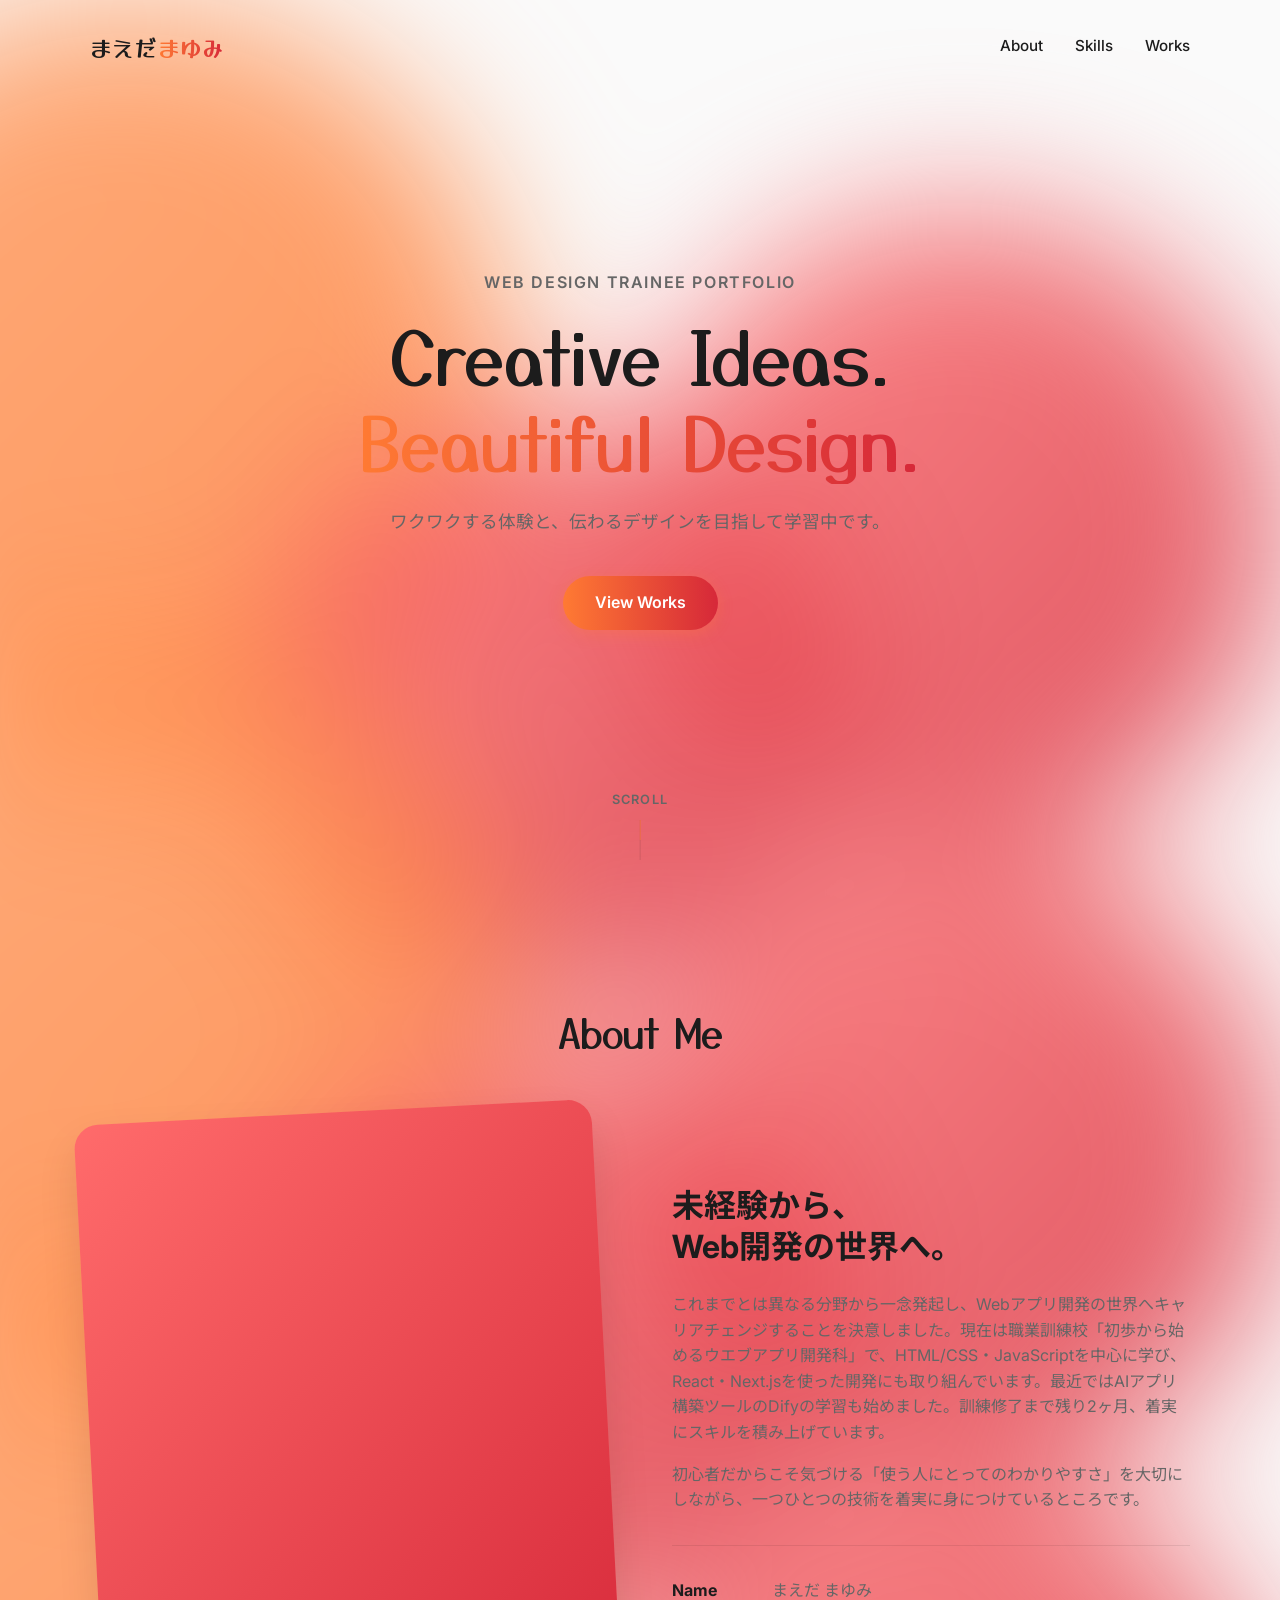
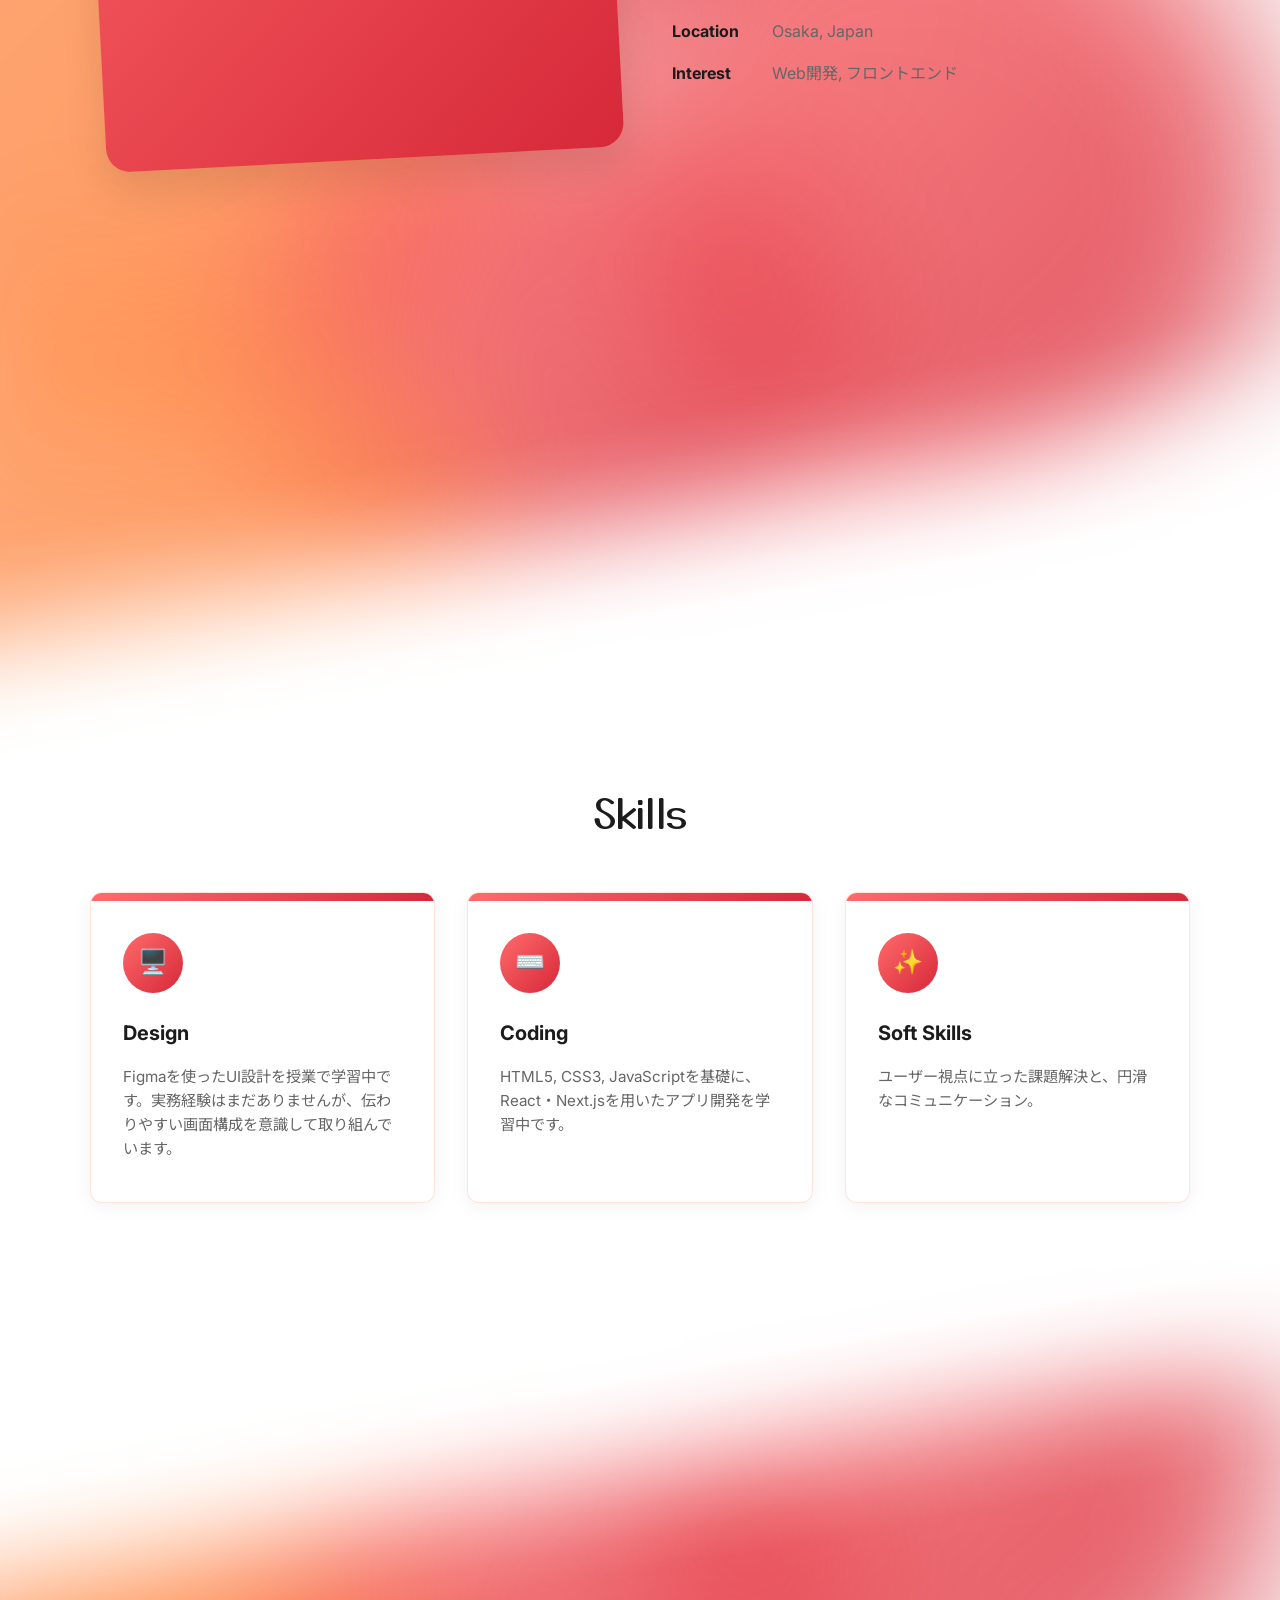
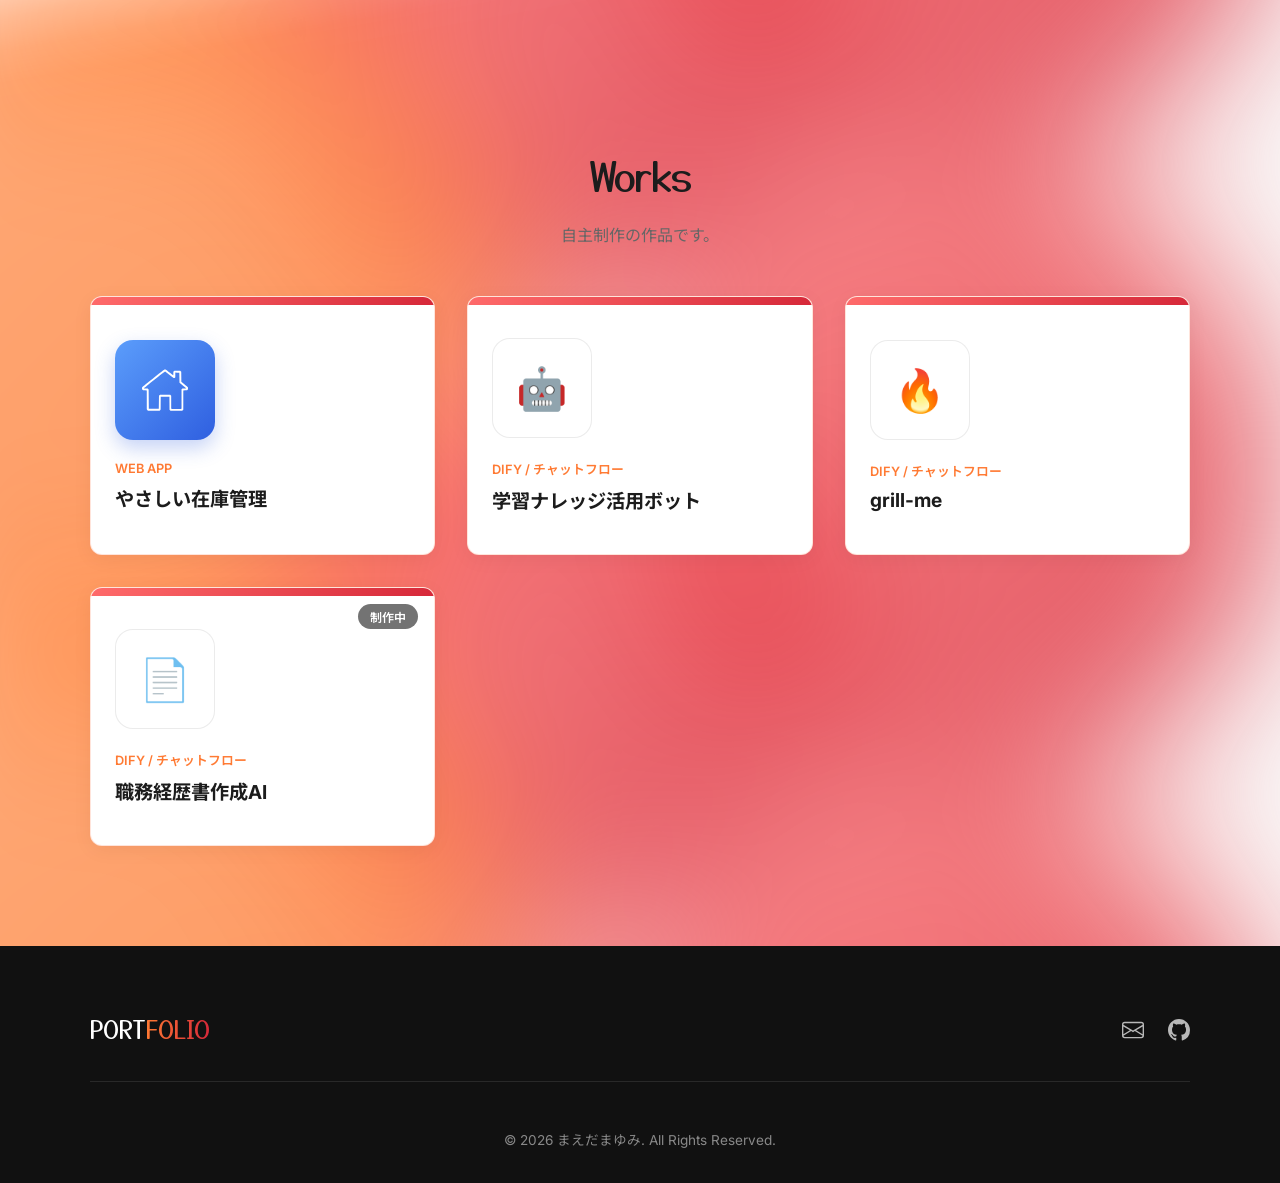
==== index.html @ 2ad85ba9 "フッターのSNSリンクをX/Instagram削除、メールリンク追加に変更" ====
<!doctype html>
<html lang="ja">
  <head>
    <meta charset="UTF-8" />
    <meta name="viewport" content="width=device-width, initial-scale=1.0" />
    <title>前田真由美 | Portfolio</title>
    <meta
      name="description"
      content="職業訓練校でWebアプリ開発を学ぶ前田真由美のポートフォリオサイトです。制作物やスキルを紹介しています。"
    />
    <!-- Google Fonts（Webフォント）を読み込む -->
    <!-- preconnect でGoogleサーバーへの接続を先に確立しておく -->
    <link rel="preconnect" href="https://fonts.googleapis.com" />
    <link rel="preconnect" href="https://fonts.gstatic.com" crossorigin />
    <!-- フォント本体のCSS。style.cssより前に書いてフォントDLを早期に開始する -->
    <link
      href="https://fonts.googleapis.com/css2?family=Inter:wght@400;600;800&family=Noto+Sans+JP:wght@400;500;700&family=Yusei+Magic&display=swap"
      rel="stylesheet"
    />
    <link rel="stylesheet" href="./style.css" />
    <script type="module" src="./script.js"></script>
  </head>
  <body>
    <!-- ページ全体を通してずっと背景に居続けるグラデーションブラー層。
         position: absolute でドキュメント全体を覆い、全セクションの背後に表示します。
         この3つ（.orb-master）は実際には表示されない「型紙」で、サイズ・背景・
         アニメーション設定を読み取るためだけに存在します（visibility: hidden）。
         実際に見える分（ページ最上部〜下まで）は script.js が、この型紙を元に
         複製して配置します。オーブ自体はSkills付近でも透明にせず、常に同じ見た目
         （ぼかした光の玉）のまま漂わせます。Skills内を白くするのは、この背景レイヤーの
         「上」に重ねる .skills-white-panel（斜めに切り取った白いパネル）の役目です。 -->
    <div class="site-bg" aria-hidden="true">
      <div class="site-bg-blur">
        <div class="orb orb-master orb-1"></div>
        <div class="orb orb-master orb-2"></div>
        <div class="orb orb-master orb-3"></div>
      </div>
    </div>
    <!-- Skillsセクションの背後だけを覆う、不透明な白いパネル。
         上下の辺は、script.jsが mask-image で「不透明な白→透明」へ斜め方向に
         なめらかにフェードさせます（About Me / Worksとの境目が斜めになり、
         かつ境目そのものが輪郭ではなく徐々に消えていくグラデーションになります）。
         位置・傾き・フェードはscript.jsが .skills の実際の位置を見て計算します。 -->
    <div class="skills-white-panel" aria-hidden="true"></div>
    <header class="header js-header">
      <div class="header-inner">
        <!-- ロゴ -->
        <h1 class="logo">
          <a href="#">まえだ<span class="gradient-text">まゆみ</span></a>
        </h1>

        <!-- ハンバーガーボタン（スマホ専用） -->
        <button
          class="nav-toggle js-nav-toggle"
          aria-label="メニューを開く"
          aria-expanded="false"
        >
          <span></span>
          <span></span>
          <span></span>
        </button>

        <!-- ナビゲーション -->
        <nav class="nav js-nav">
          <ul class="nav-list">
            <li class="nav-item">
              <a href="#about" class="js-nav-link">About</a>
            </li>
            <li class="nav-item">
              <a href="#skills" class="js-nav-link">Skills</a>
            </li>
            <li class="nav-item">
              <a href="#works" class="js-nav-link">Works</a>
            </li>
          </ul>
        </nav>
      </div>
    </header>
    <main>
      <!--　↓ ページ全体の主要なコンテンツ -->
      <section class="hero" id="home">
        <!-- メインテキスト -->
        <div class="hero-content fade-in-up">
          <p class="hero-subtitle">Web Design Trainee Portfolio</p>
          <h2 class="hero-title">
            Creative Ideas.<br />
            <span class="gradient-text">Beautiful Design.</span>
          </h2>
          <p class="hero-desc">
            ワクワクする体験と、伝わるデザインを目指して学習中です。
          </p>
          <a href="#works" class="btn btn-primary">View Works</a>
        </div>

        <!-- 下にスクロールを促すインジケーター -->
        <div class="scroll-indicator">
          <span>Scroll</span>
          <div class="scroll-line"></div>
        </div>
      </section>
      <section class="section about" id="about">
        <div class="container fade-in scroll-trigger">
          <h2 class="section-title">About Me</h2>
          <div class="about-grid">
            <!-- 画像エリア（実際の画像がなければプレースホルダー） -->
            <div class="about-image-wrapper">
              <div class="about-image-placeholder"></div>
            </div>

            <!-- テキストエリア -->
            <div class="about-text">
              <h3>未経験から、<br />Web開発の世界へ。</h3>
              <p>
                これまでとは異なる分野から一念発起し、Webアプリ開発の世界へキャリアチェンジすることを決意しました。現在は職業訓練校「初歩から始めるウエブアプリ開発科」で、HTML/CSS・JavaScriptを中心に学び、React・Next.jsを使った開発にも取り組んでいます。最近ではAIアプリ構築ツールのDifyの学習も始めました。訓練修了まで残り2ヶ月、着実にスキルを積み上げています。
              </p>
              <p>
                初心者だからこそ気づける「使う人にとってのわかりやすさ」を大切にしながら、一つひとつの技術を着実に身につけているところです。
              </p>
              <div class="profile-details">
                <dl>
                  <dt>Name</dt>
                  <dd>まえだ まゆみ</dd>
                  <dt>Location</dt>
                  <dd>Osaka, Japan</dd>
                  <dt>Interest</dt>
                  <dd>Web開発, フロントエンド</dd>
                </dl>
              </div>
            </div>
          </div>
        </div>
      </section>
      <section class="section skills" id="skills">
        <div class="container fade-in scroll-trigger">
          <h2 class="section-title">Skills</h2>
          <div class="skills-grid">
            <div class="skill-card">
              <div class="skill-icon gradient-circle">🖥️</div>
              <h4 class="skill-name">Design</h4>
              <p class="skill-desc">
                Figmaを使ったUI設計を授業で学習中です。実務経験はまだありませんが、伝わりやすい画面構成を意識して取り組んでいます。
              </p>
            </div>
            <div class="skill-card">
              <div class="skill-icon gradient-circle">⌨️</div>
              <h4 class="skill-name">Coding</h4>
              <p class="skill-desc">
                HTML5, CSS3, JavaScriptを基礎に、React・Next.jsを用いたアプリ開発を学習中です。
              </p>
            </div>
            <div class="skill-card">
              <div class="skill-icon gradient-circle">✨</div>
              <h4 class="skill-name">Soft Skills</h4>
              <p class="skill-desc">
                ユーザー視点に立った課題解決と、円滑なコミュニケーション。
              </p>
            </div>
          </div>
        </div>
      </section>
      <section class="section works" id="works">
        <div class="container fade-in scroll-trigger">
          <h2 class="section-title">Works</h2>
          <p class="section-subtitle">
            自主制作の作品です。
          </p>
          <!-- グリッドは空にしておく。script.js が worksData 配列からカードを動的生成する -->
          <!-- js-works-grid クラスを JS のフックとして使う -->
          <div class="works-grid js-works-grid">
            <!-- script.js の worksData 配列をもとに動的に生成されます -->
          </div>
        </div>
      </section>
      <!-- モーダル（ポップアップ）本体。中身はJavaScriptで動的に入れる -->
      <div class="modal js-modal" role="dialog" aria-modal="true" aria-hidden="true">
        <div class="modal-overlay js-modal-close-trigger"></div>
        <div class="modal-dialog">
          <button class="modal-close js-modal-close" aria-label="閉じる">
            <span></span>
            <span></span>
          </button>
          <div class="modal-content js-modal-content">
            <!-- JSで内容が入る -->
          </div>
        </div>
      </div>
    </main>
    <footer class="footer">
      <div class="container">
        <div class="footer-inner">
          <h2 class="footer-logo">
            PORT<span class="gradient-text">FOLIO</span>
          </h2>
          <div class="social-links">
            <!-- インライン SVG でアイコンを表示します。CDN 不要で外部依存がありません。 -->
            <!-- fill="currentColor" により CSS の color 値が SVG の塗り色に継承されます。 -->
            <!-- aria-hidden="true" はリンクに aria-label があるため二重読み上げを防ぎます。 -->
            <a href="mailto:cat.coo.vivi@gmail.com" aria-label="メール">
              <svg
                xmlns="http://www.w3.org/2000/svg"
                width="22"
                height="22"
                fill="currentColor"
                viewBox="0 0 16 16"
                aria-hidden="true"
              >
                <path
                  d="M0 4a2 2 0 0 1 2-2h12a2 2 0 0 1 2 2v8a2 2 0 0 1-2 2H2a2 2 0 0 1-2-2zm2-1a1 1 0 0 0-1 1v.217l7 4.2 7-4.2V4a1 1 0 0 0-1-1zm13 2.383-4.708 2.825L15 11.105zm-.034 6.876-5.64-3.471L8 9.583l-1.326-.795-5.64 3.47A1 1 0 0 0 2 13h12a1 1 0 0 0 .966-.741M1 11.105l4.708-2.897L1 5.383z"
                />
              </svg>
            </a>
            <a
              href="https://github.com/coo-07"
              aria-label="GitHub"
              target="_blank"
              rel="noopener noreferrer"
            >
              <svg
                xmlns="http://www.w3.org/2000/svg"
                width="22"
                height="22"
                fill="currentColor"
                viewBox="0 0 16 16"
                aria-hidden="true"
              >
                <path
                  d="M8 0C3.58 0 0 3.58 0 8c0 3.54 2.29 6.53 5.47 7.59.4.07.55-.17.55-.38 0-.19-.01-.82-.01-1.49-2.01.37-2.53-.49-2.69-.94-.09-.23-.48-.94-.82-1.13-.28-.15-.68-.52-.01-.53.63-.01 1.08.58 1.23.82.72 1.21 1.87.87 2.33.66.07-.52.28-.87.51-1.07-1.78-.2-3.64-.89-3.64-3.95 0-.87.31-1.59.82-2.15-.08-.2-.36-1.02.08-2.12 0 0 .67-.21 2.2.82.64-.18 1.32-.27 2-.27s1.36.09 2 .27c1.53-1.04 2.2-.82 2.2-.82.44 1.1.16 1.92.08 2.12.51.56.82 1.27.82 2.15 0 3.07-1.87 3.75-3.65 3.95.29.25.54.73.54 1.48 0 1.07-.01 1.93-.01 2.2 0 .21.15.46.55.38A8.01 8.01 0 0 0 16 8c0-4.42-3.58-8-8-8"
                />
              </svg>
            </a>
          </div>
        </div>
        <p class="copyright">
          &copy; <span id="year"></span> まえだまゆみ. All Rights Reserved.
        </p>
      </div>
    </footer>
    <!-- ページトップに戻るボタン -->
    <button class="page-top js-page-top" aria-label="ページトップへ戻る">
      <span>&#8593;</span>
      <!-- ↑ の文字コード -->
    </button>
  </body>
</html>
---- style.css ----
:root {
  /* --- 単色 ---
     白ベース＋オレンジ×レッドのアクセント配色です。
     --color-bg     : ページの背景色（オフホワイト）
     --color-bg-light: セクションの背景色（純白）
     --color-text-main : 本文テキストの色（ほぼ黒）
     --color-text-muted: 補足テキストの色（グレー）
     --color-primary   : ブランドカラー（オレンジ）。リンクやアクセントに使います。
     --color-border    : カードや区切り線に使う薄い境界線色
  */
  --color-bg: #fafafa;
  --color-bg-light: #ffffff;
  --color-text-main: #1c1c1c;
  --color-text-muted: #666666;
  --color-primary: #ff7a33;
  --color-border: rgba(0, 0, 0, 0.08);

  /* --- グラデーション ---
     linear-gradient(方向, 開始色 開始位置%, 終了色 終了位置%) の形式で書きます。
     方向は角度（135deg）や to right（右へ）などで指定します。
     オレンジ×レッドの2色を基本にしています。
  */
  /* Orange（オレンジの濃淡） */
  --grad-warm: linear-gradient(135deg, #ff9a5c 0%, #ff7a33 100%);
  /* Red（レッドの濃淡） */
  --grad-cool: linear-gradient(135deg, #ff6b6b 0%, #d62839 100%);
  /* Brand text - Orange to Red（ブランドロゴ・ボタン用のグラデーション） */
  --grad-brand: linear-gradient(to right, #ff7a33 0%, #d62839 100%);
  /* Animated complex background（アニメーション背景用） */
  --grad-animated: linear-gradient(-45deg, #d62839, #ff7a33, #ff9a5c, #ff6b6b);

  /* --- 各プロジェクトカード用グラデーション（オレンジ/レッドを交互に） --- */
  --grad-p1: linear-gradient(135deg, #ff9a5c 0%, #ff7a33 100%);
  --grad-p2: linear-gradient(135deg, #ff6b6b 0%, #d62839 100%);
  --grad-p3: linear-gradient(135deg, #ff9a5c 0%, #ff7a33 100%);
  --grad-p4: linear-gradient(135deg, #ff6b6b 0%, #d62839 100%);

  /* 在庫管理アプリのヘッダーロゴと同じ青グラデーション（アイコンアクセント用） */
  --grad-icon-blue: linear-gradient(135deg, #5b9dfb 0%, #2f5fe0 100%);
  /* アイコンの背景に敷く薄いグレー（枠として使用） */
  --color-icon-frame: #f2f4f7;

  /* --- UI設定 --- */
  /* フォントの種類。複数並べると、最初に見つかったフォントが使われます（フォールバック） */
  --font-base: 'Inter', 'Noto Sans JP', sans-serif;
  /* 見出し・ロゴなどアクセント部分用の手書き風フォント */
  --font-accent: 'Yusei Magic', 'Noto Sans JP', sans-serif;
  /* ボックスの角丸の大きさ */
  --border-radius: 12px;
  --border-radius-lg: 24px;
  /* トランジション：ホバー時などのアニメーション速度と動き方を一括で定義 */
  --transition: all 0.3s cubic-bezier(0.25, 0.8, 0.25, 1);
}

/*=============================

Reset & Base Style

=============================*/
* {
  margin: 0;
  padding: 0;
  box-sizing: border-box; /* paddingを含めてwidthを計算するようにする */
}

html {
  scroll-behavior: smooth; /* ページ内リンクをなめらかにスクロールさせる */
  font-size: 16px; /* フォントサイズの基準値　1rem = 16px 1.5rem = 24px */
}

body {
  position: relative; /* .site-bg（position: absolute）をドキュメント全体基準で配置するため */
  font-family: var(--font-base);
  color: var(--color-text-main);
  background-color: var(--color-bg);
  line-height: 1.6;
  overflow-x: hidden; /* 横スクロールを防ぐ */
}

a {
  color: inherit;
  text-decoration: none;
  transition: var(--transition);
}
ul {
  list-style: none;
}
img {
  max-width: 100%;
  height: auto;
  display: block;
}

/*=============================

Layout：container
コンテナ（コンテンツ領域）
モバイルファーストの設計
-スマホ時：width: 90% ← 画面の90%を使用(左右に5%ずつの余白)
-max-width: 1100px ← PCでも1100px以上には広がらない
-marign: 0 auto; ← 左右のmarginを自動で均等にして、boxを常に中央に配置

=============================*/
.container {
  width: 90%;
  max-width: 1100px;
  margin: 0 auto;
}

/*=============================

Section
セクション共通のスタイル

=============================*/
.section {
  /* モバイル時のpadding（上下の内側余白）を少し抑えます */
  padding: 60px 0;
}

/* .section-title：各セクションの見出し */
.section-title {
  font-family: var(--font-accent);
  /* モバイル時の文字サイズ */
  font-size: 2rem;
  font-weight: 400;
  text-align: center;
  margin-bottom: 3rem;
  letter-spacing: -0.02em;
}

/* .section-subtitle：見出しの下にある補足テキスト */
.section-subtitle {
  text-align: center;
  color: var(--color-text-muted);
  margin-top: -2rem;
  margin-bottom: 3rem;
}

/* .bg-light：背景を白にするセクションに付けるクラス。 */
.bg-light {
  background-color: var(--color-bg-light);
}

/* .skills 自体は背景を持ちません（透明）。白い背景は .skills-white-panel という
   別レイヤーが担当します（斜めに切り取った平行四辺形にするため）。
   詳細は .skills-white-panel の定義とscript.jsのコメントを参照。 */

/* Skills上部・下部の余白を通常より広めに確保します。
   上側の斜め境界はAbout Meの内容とSkills見出しのちょうど中間を、
   下側の斜め境界はSkillsカード下端とWorks見出しのちょうど中間を通したいので、
   それぞれの中間位置に十分な傾き＋ぼかし幅を確保できるだけの余白が必要です。
   （中身の位置自体は変えず、セクションの高さだけを広げています。
   　なお.about側のpadding-bottomを広げても、.skillsもその分だけ
   　一緒に下へ押し出されるだけで、両者の「隙間」自体は変わらないため、
   　隙間を広げるにはSkills側のpadding-top/bottomを調整する必要があります）
   セレクタをクラス2つ（例: .skills.section）にしているのは、後方にある
   .section { padding: 100px 0 } （クラス1つ、同じ詳細度）に、
   CSSの記述順の都合で上書きされてしまわないようにするためです。 */
.skills.section {
  padding-top: 380px;
  padding-bottom: 320px;
}

@media screen and (min-width: 768px) {
  .skills.section {
    padding-top: 520px;
    padding-bottom: 440px;
  }
}

@media screen and (min-width: 768px) {
  .section {
    padding: 100px 0; /* タブレット以上では余白を広げます */
  }

  .section-title {
    font-size: 2.5rem; /* 文字も大きく */
  }
}

/* =========================================
   Utility Classes
   ユーティリティクラス
   =========================================
   【ユーティリティクラスとは？】
   特定の見た目効果を持つ、小さな「部品」のようなクラスです。
   HTMLの class属性に追加するだけでその効果が適用されます。
   例：<span class="gradient-text">テキスト</span>
*/

/* グラデーション文字：文字をグラデーションカラーにするテクニック */
.gradient-text {
  /* background を設定してテキストの形に切り抜く3ステップのテクニック */
  background: var(--grad-brand);
  -webkit-background-clip: text; /* WebKit系（Chrome, Safari）用のプレフィックス */
  -webkit-text-fill-color: transparent; /* 文字の本来の色を透明にし、背景が見えるようにします */
  background-clip: text; /* 標準仕様 */
  display: inline-block; /* backgroundをテキストに適用するため必要です */
}

/* 丸いグラデーション要素（アイコン背景などに使います） */
.gradient-circle {
  background: var(--grad-cool);
  border-radius: 50%; /* 正方形を完全な円にします */
  display: flex;
  align-items: center; /* 縦方向の中央揃え */
  justify-content: center; /* 横方向の中央揃え */
}

/* ===== Buttons ボタン共通スタイル ===== */
/* .btn：すべてのボタンに共通する基本スタイル */
.btn {
  /* display: inline-flex → 横幅をコンテンツに合わせつつ、中の要素をflexで配置できます */
  display: inline-flex;
  align-items: center;
  justify-content: center;
  padding: 14px 32px;
  font-weight: 600;
  border-radius: 30px; /* 大きな値にすると「丸みが強いカプセル型」になります */
  cursor: pointer; /* マウスカーソルを指マーク（手の形）にします */
  border: none;
  transition: var(--transition);
}

/* .btn-primary：メインのCTAボタン */
.btn-primary {
  background: var(--grad-brand);
  color: #fff;
  /* box-shadow: X軸ズレ Y軸ズレ ぼかし幅 色 */
  box-shadow: 0 4px 15px rgba(255, 122, 51, 0.3);
}

/* ホバー時（マウスカーソルが乗ったとき）のスタイル */
.btn-primary:hover {
  /* translateY(-3px) で少し上に浮き上がる動きを追加 */
  transform: translateY(-3px);
  box-shadow: 0 8px 25px rgba(255, 122, 51, 0.4);
}

/* .btn-secondary：資料リンクなどのサブボタン */
.btn-secondary {
  background: #fff;
  color: var(--color-primary);
  border: 2px solid var(--color-primary);
}

.btn-secondary:hover {
  background: var(--color-primary);
  color: #fff;
}

/* ------------------------------

アニメーションユーティリティ

------------------------------*/
.fade-in {
  opacity: 0;
  transform: translateY(50px); /* 少し下にずらした状態から始まります */
  transition:
    opacity 1.8s ease,
    transform 1.8s ease;
}

/* 画面内に入ったら表示 */
.fade-in.is-visible {
  opacity: 1;
  transform: translateY(0);
}

/* ページ読み込み時の1回限りのフェードインアニメーション（ヒーローコンテンツ用） */
.fade-in-up {
  animation: fadeInUp 1s cubic-bezier(0.25, 0.8, 0.25, 1) forwards;
  /* forwards：アニメーション終了後も最後のフレームの状態を保持します */
}

@keyframes fadeInUp {
  from {
    opacity: 0;
    transform: translateY(40px);
  }
  to {
    opacity: 1;
    transform: translateY(0);
  }
}

/* =========================================
   Header ヘッダー
   =========================================
   【position: fixed とは？】
   画面の特定の位置に固定する指定です。スクロールしても常に同じ場所に表示されます。
   top: 0; left: 0; width: 100%; と組み合わせて、画面最上部に固定しています。
   z-index は要素の重なり順（大きいほど手前に来る）を指定します。
*/
.header {
  position: fixed;
  top: 0;
  left: 0;
  width: 100%;
  z-index: 100;
  padding: 20px 0;
  transition: var(--transition);
}

/* スクロール時にJavaScriptで付与される .scrolled クラスのスタイル
   すりガラス風の背景に変化し、少しコンパクトになります */
.header.scrolled {
  background: rgba(255, 255, 255, 0.75);
  backdrop-filter: blur(10px);
  padding: 15px 0;
  box-shadow: 0 2px 10px rgba(0, 0, 0, 0.06);
  border-bottom: 1px solid var(--color-border);
}

/* ヘッダーの内部レイアウト（ロゴとナビを両端に配置） */
.header-inner {
  width: 90%;
  max-width: 1100px;
  margin: 0 auto;
  display: flex; /* flexboxで横並びに */
  justify-content: space-between; /* ロゴとナビを両端に */
  align-items: center; /* 縦方向の中央に揃える */
}

/* サイトロゴ */
.logo a {
  font-family: var(--font-accent);
  font-size: 1.5rem;
  font-weight: 400;
  letter-spacing: 0.05em;
  white-space: nowrap;
}

/* ナビゲーションリスト */
.nav-list {
  display: flex;
  flex-direction: column; /* モバイルでは縦並び */
  gap: 2rem; /* 各メニュー項目の間隔 */
}

.nav-item a {
  font-weight: 500;
  font-size: 1.5rem; /* モバイルのナビリンクは大きく表示 */
}
.nav-item a:hover {
  color: var(--color-primary);
}

/* ===== ハンバーガーメニューボタン =====
   モバイル時に表示するナビゲーション開閉ボタンです。
   3本線の「≡」に見えることからハンバーガーと呼ばれます。
   モバイルファーストなので display: flex（表示）がデフォルトです。
   PC幅（768px以上）では非表示（display: none）に切り替えます。 */
.nav-toggle {
  display: flex; /* モバイルではデフォルトで表示 */
  background: none;
  border: none;
  cursor: pointer;
  width: 30px;
  height: 20px;
  position: relative;
  z-index: 101; /* ナビメニュー(.nav)よりも手前に表示するために高い値を設定 */
}

/* ハンバーガーの3本線 */
.nav-toggle span {
  position: absolute; /* .nav-toggle を基準に位置を指定できます */
  width: 100%;
  height: 2px;
  background-color: var(--color-text-main);
  left: 0;
  transition: var(--transition);
}
/* 1本目：上の線 */
.nav-toggle span:nth-child(1) {
  top: 0;
}
/* 2本目：中央の線（transformで上下中央に） */
.nav-toggle span:nth-child(2) {
  top: 50%;
  transform: translateY(-50%);
}
/* 3本目：下の線 */
.nav-toggle span:nth-child(3) {
  bottom: 0;
}

/* ===== ハンバーガー → ✕ への変形アニメーション =====
   JavaScriptで .active クラスが付与されたときのスタイルです */
.nav-toggle.active span:nth-child(1) {
  top: 50%;
  transform: translateY(-50%) rotate(45deg); /* 中央に移動して45度回転 */
}
.nav-toggle.active span:nth-child(2) {
  opacity: 0; /* 中央の線を消す */
}
.nav-toggle.active span:nth-child(3) {
  bottom: 50%;
  transform: translateY(50%) rotate(-45deg); /* 中央に移動して-45度回転 */
}

/* ===== モバイル用ナビゲーションメニュー =====
   モバイル時：画面全体を覆うフルスクリーンメニューとして表示します。
   デフォルトでは非表示（opacity: 0; visibility: hidden）で、
   JavaScriptで .active クラスが付与されたときに表示します。 */
.nav {
  position: fixed;
  top: 0;
  left: 0;
  width: 100%;
  height: 100vh;
  background: rgba(255, 255, 255, 0.98);
  display: flex;
  align-items: center;
  justify-content: center;
  /* opacity + visibility の組み合わせでフェードイン/アウトのアニメーションを実現 */
  opacity: 0;
  visibility: hidden;
  transition: var(--transition);
}

/* .active クラスが付いたら表示する */
.nav.active {
  opacity: 1;
  visibility: visible;
}

@media screen and (min-width: 768px) {
  /* --- ハンバーガーボタンとモバイルナビを非表示に --- */
  .nav-toggle {
    display: none; /* タブレット以上ではハンバーガーボタンを隠します */
  }

  .nav {
    /* モバイル用の fixed レイアウトをリセット */
    position: static; /* 通常フローに戻す（fixed を解除） */
    width: auto; /* モバイルの width: 100% をリセット */
    height: auto;
    background: none;
    opacity: 1; /* 常に表示 */
    visibility: visible;
    justify-content: flex-end; /* ナビを右端に揃える */
  }

  .nav-list {
    flex-direction: row; /* 縦並び → 横並びに */
    gap: 2rem;
  }

  .nav-item a {
    font-size: 0.95rem; /* モバイルの 1.5rem から通常サイズに戻す */
  }
}

/* =========================================
   Footer
   フッター
*/
.footer {
  background: #111;
  color: #fff;
  padding: 4rem 0 2rem;
}

/* フッター内部レイアウト
   モバイルファーストなので flex-direction: column（縦積み）がデフォルト */
.footer-inner {
  display: flex;
  flex-direction: column; /* モバイル: 縦積み */
  align-items: center; /* 中央揃え */
  gap: 2rem;
  text-align: center;
  margin-bottom: 3rem;
  padding-bottom: 2rem;
  border-bottom: 1px solid rgba(255, 255, 255, 0.1);
}

.footer-logo {
  font-family: var(--font-accent);
  font-size: 1.5rem;
  font-weight: 400;
}

/* ソーシャルリンク */
.social-links {
  display: flex;
  gap: 1.5rem;
}

.social-links a {
  color: rgba(255, 255, 255, 0.7);
  /* SVG は display: block にすると縦の余白（行間）が消えてきれいに揃います */
  display: flex;
  align-items: center;
}
/* fill="currentColor" により、CSS の color の値が SVG の塗り色に継承されます */
.social-links a:hover {
  color: #fff;
}

.copyright {
  text-align: center;
  color: rgba(255, 255, 255, 0.5);
  font-size: 0.85rem;
}

@media screen and (min-width: 768px) {
  /* タブレット以上ではロゴとソーシャルリンクを横並びに */
  .footer-inner {
    flex-direction: row; /* 縦積み → 横並びに変更 */
    justify-content: space-between;
    align-items: center;
    text-align: left;
  }
}

/* =========================================
   Page Top Button
   ページトップへ戻るボタン
   =========================================
   画面右下に固定表示されるボタンです。
   スクロールするとJavaScriptで .is-visible クラスが付いて表示されます。
*/
.page-top {
  position: fixed;
  bottom: 30px;
  right: 30px;
  width: 50px;
  height: 50px;
  background: var(--grad-brand);
  color: #fff;
  border: none;
  border-radius: 50%;
  font-size: 1.2rem;
  font-weight: bold;
  cursor: pointer;
  display: flex;
  align-items: center;
  justify-content: center;
  box-shadow: 0 4px 15px rgba(0, 0, 0, 0.2);
  /* 最初は非表示 */
  opacity: 0;
  visibility: hidden;
  transform: translateY(20px);
  transition:
    opacity 0.3s ease,
    visibility 0.3s ease,
    transform 0.3s ease;
  z-index: 99;
}

/* スクロール後にJSで付与される .is-visible クラス */
.page-top.is-visible {
  opacity: 1;
  visibility: visible;
  transform: translateY(0);
}

.page-top:hover {
  transform: translateY(-5px);
  box-shadow: 0 8px 25px rgba(0, 0, 0, 0.3);
}

/* =========================================
   7. Hero Section
   ヒーローセクション（最初に表示されるメインビジュアル）
   =========================================
   【100vh とは？】
   vh = viewport height（ビューポートの高さ）の略です。
   100vh = ブラウザの表示領域（画面）の高さいっぱいになります。
   スマホで上下スクロールなしに画面いっぱいに見せたいときに使います。
*/
.hero {
  position: relative;
  height: 100vh;
  min-height: 600px; /* 高さの最低値。これより小さくなりません */
  display: flex;
  align-items: center;
  justify-content: center;
  text-align: center;
}

/* ページ全体の背景：アニメーションするグラデーションの丸（オーブ）が入る層。
   body直下に1つだけ配置し、ドキュメント全体（position: absolute; height:100%）を覆います。
   オーブ自体はページのどこでも常に同じ見た目（ぼかした光の玉）で漂わせるだけで、
   Skills付近を白くする処理はこのレイヤーの中では一切行いません
   （透明度を変える・マスクするなどは行わない）。
   Skillsを白くするのは、この上に重なる .skills-white-panel の役目です。
   ※以前はSkills付近でオーブ自体を透明にする実装（mask-imageやopacity計算）を
   試みましたが、極端な縮小表示でのバンディングや、オーブを分割した際の
   継ぎ目が線のように見えてしまう問題が解決しなかったため撤去しました。 */
.site-bg {
  position: absolute;
  top: 0;
  left: 0;
  width: 100%;
  height: 100%;
  background: var(--color-bg);
  z-index: -1; /* コンテンツより背面に配置 */
  overflow: hidden;
  pointer-events: none; /* 装飾用の背景なのでクリックを透過させます */
}

/* オーブをまとめてぼかす内側の層 */
.site-bg-blur {
  position: absolute;
  inset: 0;
  filter: blur(80px);
}

/* Skillsセクションの背後だけを覆う、不透明な白いパネル。
   .site-bg（オーブ）より手前・Skillsの文字やカードより奥に表示したいので、
   z-indexは.site-bgと同じ-1にし、DOM上で.site-bgより後ろに書くことで
   （同じz-index同士は後にあるものが上に重なる）確実に手前に来るようにしています。
   上下の辺は、script.jsが mask-image: linear-gradient(...) を使って、
   「不透明な白 → 透明」へ斜め方向になめらかにフェードさせています
   （傾きは About Me/Works との境目と同じ角度）。clip-pathによる
   くっきりした輪郭は使わず、パネル自体の透明度がなだらかに変化することで、
   境目付近では下に漂うオーブの色がそのまま透けて見えるようにしています。
   （以前試した「白いぼかし光を上に重ねる」方式は、輪郭自体は隠せても
   別の白いボケ帯が新たに見えてしまう問題があったため撤去しました）。 */
.skills-white-panel {
  position: absolute;
  left: 0;
  width: 100%;
  background: var(--color-bg-light);
  z-index: -1;
  pointer-events: none;
}

/* オーブ（背景の丸いグラデーション）の共通スタイル */
.orb {
  position: absolute;
  border-radius: 50%; /* 完全な円形 */
  opacity: 0.8;
  /* orbFloat アニメーションを20秒かけて無限にループ */
  animation: orbFloat 20s infinite ease-in-out;
}

/* HTMLに書かれた3つの元オーブは「型紙」としてのみ使う（見た目には出さない）。
   script.js が offsetWidth 等でサイズを読み取れるよう、display:none ではなく
   visibility:hidden にしている（display:noneだとサイズが0になり読み取れない）。 */
.orb-master {
  visibility: hidden;
}

/* 各オーブの個別設定
   vw = viewport width（画面幅に対する割合）を使うことで
   どのサイズの画面でも比率が保たれます */
/* 各オーブの横位置は、隣のオーブと十分重なるように調整しています。
   orb-1は-20vw〜40vw、orb-3は約20vw〜66vw、orb-2は50vw〜100vwと
   隣同士が重なるようにし、境目に薄い縦の切れ目（帯）ができないようにしています。 */
.orb-1 {
  width: 60vw;
  height: 60vw;
  top: -10vw;
  left: -20vw;
  background: var(--grad-p3);
  animation-delay: 0s;
}
.orb-2 {
  width: 50vw;
  height: 50vw;
  bottom: -10vw;
  right: 0;
  background: var(--grad-p2);
  animation-delay: -5s; /* マイナスの値でアニメーションを途中から始めます */
}
.orb-3 {
  width: 46vw;
  height: 46vw;
  top: 30%;
  left: 20%;
  background: var(--grad-cool);
  animation-delay: -10s;
}

/* オーブが浮遊するアニメーション
   @keyframes：アニメーションの各段階（キーフレーム）を定義します
   0%→33%→66%→100% という流れで移動します */
@keyframes orbFloat {
  0%,
  100% {
    transform: translate(0, 0) scale(1);
  }
  33% {
    transform: translate(15vw, -10vw) scale(1.1);
  }
  66% {
    transform: translate(-10vw, 15vw) scale(0.9);
  }
}

/* ヒーローのテキストコンテンツ */
.hero-content {
  max-width: 800px;
  padding: 0 20px;
  z-index: 1; /* オーブより手前に表示 */
  position: relative;
}

.hero-subtitle {
  font-weight: 600;
  letter-spacing: 0.1em;
  color: var(--color-text-muted);
  margin-bottom: 1rem;
  text-transform: uppercase; /* 文字を大文字にします */
}

/* ヒーロータイトルはモバイルではやや小さく */
.hero-title {
  font-family: var(--font-accent);
  font-size: 2.8rem;
  font-weight: 400;
  line-height: 1.2;
  margin-bottom: 1.5rem;
}

.hero-desc {
  font-size: 1rem;
  color: var(--color-text-muted);
  margin-bottom: 2.5rem;
}

/* スクロールを促すインジケーター（ページ下に向かってアニメーションする線） */
.scroll-indicator {
  position: absolute;
  bottom: 40px;
  left: 50%;
  transform: translateX(
    -50%
  ); /* left: 50% で左端が中央になるので、自分の幅の半分だけ左にずらして完全に中央に */
  display: flex;
  flex-direction: column;
  align-items: center;
  gap: 10px;
  font-size: 0.8rem;
  font-weight: 600;
  text-transform: uppercase;
  letter-spacing: 0.1em;
  color: var(--color-text-muted);
}

.scroll-line {
  width: 1px;
  height: 40px;
  background: rgba(0, 0, 0, 0.1);
  position: relative;
  overflow: hidden;
}

/* ::after 疑似要素：HTMLにタグを追加せずにCSSだけで要素を追加するテクニック */
.scroll-line::after {
  content: ''; /* この指定がないと疑似要素は表示されません */
  position: absolute;
  top: 0;
  left: 0;
  width: 100%;
  height: 50%;
  background: var(--color-primary);
  animation: scrollDown 2s ease-in-out infinite;
}

@keyframes scrollDown {
  0% {
    transform: translateY(-100%);
  } /* 上から始まって */
  100% {
    transform: translateY(200%);
  } /* 下へと流れ落ちます */
}

@media screen and (min-width: 768px) {
  .hero-title {
    font-size: 4rem; /* タブレットではタイトルを大きく */
  }

  .hero-desc {
    font-size: 1.1rem;
  }
}

@media screen and (min-width: 1024px) {
  .hero-title {
    font-size: 4.5rem; /* PCではさらに大きなタイトル */
  }
}

/* =========================================
   8. About Section
   Aboutセクション
   =========================================
   【CSS Grid とは？】
   display: grid を使うと、2次元（行と列）のレイアウトが作れます。
   grid-template-columns で列の構成を指定します。
   モバイルファーストなので、まず1列（縦積み）で表示します。
*/
.about-grid {
  display: grid;
  /* モバイル時：1fr（1列）で縦に積み重ねます */
  grid-template-columns: 1fr;
  gap: 2rem; /* グリッド間の隙間 */
  align-items: center;
}

.about-image-wrapper {
  position: relative;
  /* モバイルでは画像が大きくなりすぎないよう幅を制限して中央に */
  max-width: 320px;
  margin: 0 auto;
}

/* プロフィール画像のプレースホルダー（画像の代わりのカラーブロック） */
.about-image-placeholder {
  width: 100%;
  /* aspect-ratio：縦横比を指定します。4/5は縦長の長方形 */
  aspect-ratio: 4/5;
  background: var(--grad-cool);
  border-radius: var(--border-radius-lg);
  box-shadow: 0 20px 40px rgba(0, 0, 0, 0.1);
  transform: rotate(-3deg); /* 少し傾けることでデザイン感を出します */
  transition: var(--transition);
}

/* ホバーで傾きをなくしてスケールアップ */
.about-image-wrapper:hover .about-image-placeholder {
  transform: rotate(0deg) scale(1.02);
}

.about-text h3 {
  font-size: 1.7rem;
  margin-bottom: 1.5rem;
  line-height: 1.3;
}

.about-text p {
  color: var(--color-text-muted);
  margin-bottom: 1rem;
}

/* プロフィール詳細（名前・所在地などの情報） */
.profile-details {
  margin-top: 2rem;
  padding-top: 2rem;
  border-top: 1px solid rgba(0, 0, 0, 0.08); /* 薄い区切り線 */
}

/* dl（定義リスト）を grid で2列に（dt=用語、dd=説明） */
.profile-details dl {
  display: grid;
  grid-template-columns: 100px 1fr; /* 1列目: 100px固定 / 2列目: 残りすべて */
  gap: 1rem 0;
}

.profile-details dt {
  font-weight: 700;
  color: var(--color-text-main);
}

.profile-details dd {
  color: var(--color-text-muted);
}

@media screen and (min-width: 768px) {
  /* タブレット以上では画像の幅制限を解除 */
  .about-image-wrapper {
    max-width: none;
    margin: 0;
  }
}

@media screen and (min-width: 1024px) {
  /* PCでは2列グリッドで画像とテキストを横並びに */
  .about-grid {
    grid-template-columns: 1fr 1fr; /* 2列に変更 */
    gap: 4rem; /* 列間の余白を広げる */
  }

  .about-text h3 {
    font-size: 2rem;
  }
}

/* =========================================
   9. Skills Section
   スキルセクション
   =========================================
   【repeat(auto-fit, minmax(最小値, 1fr)) とは？】
   画面の幅に応じて列数を自動的に調整する便利な指定です。
   minmax(280px, 1fr) は「最小280px、最大は残りのスペースいっぱい」という意味です。
   モバイルでは1列、タブレットでは2列、PCでは3列…と自動的に変わります。
*/
.skills-grid {
  display: grid;
  grid-template-columns: repeat(auto-fit, minmax(280px, 1fr));
  gap: 1.5rem;
}

/* スキルカード（Worksカードと同じく上部にブランドカラーのアクセントラインを入れます） */
.skill-card {
  background: var(--color-bg-light);
  padding: 2rem 1.5rem;
  border-radius: var(--border-radius);
  border: 1px solid rgba(255, 90, 31, 0.16); /* Worksカードと同様、カード全体にもうっすらアクセント */
  overflow: hidden; /* 上部アクセントラインを角丸の内側に収めます */
  box-shadow: 0 4px 20px rgba(0, 0, 0, 0.05);
  transition: var(--transition);
  position: relative; /* 上部アクセントラインを絶対配置するための基準 */
}

/* カード上部のアクセントライン（Worksカードの .work-card::before と同じ --grad-cool） */
.skill-card::before {
  content: '';
  position: absolute;
  top: 0;
  left: 0;
  right: 0;
  height: 8px;
  background: var(--grad-cool);
  transition: height 0.3s ease;
}

.skill-card:hover {
  transform: translateY(-5px); /* ホバーで少し浮き上がる */
  box-shadow: 0 10px 30px rgba(0, 0, 0, 0.1);
  border-color: rgba(255, 90, 31, 0.32);
}

.skill-card:hover::before {
  height: 10px;
}

/* スキルアイコン（グラデーション丸背景。
   Worksカード上部のアクセントライン(.work-card::before)と同じ --grad-cool を
   ここでも直接指定し、両者が確実に同じ値を参照するようにします） */
.skill-icon {
  width: 60px;
  height: 60px;
  font-size: 1.5rem;
  margin-bottom: 1.5rem;
  color: #fff;
  background: var(--grad-cool);
}

.skill-name {
  font-size: 1.25rem;
  margin-bottom: 1rem;
  font-weight: 700;
}

.skill-desc {
  color: var(--color-text-muted);
  font-size: 0.95rem;
}

@media screen and (min-width: 1024px) {
  /* PCでは余白をもう少し広げます */
  .skills-grid {
    gap: 2rem;
  }

  .skill-card {
    padding: 2.5rem 2rem;
  }
}

/* =========================================
   10. Works Section
   制作実績セクション
*/
.works-grid {
  display: grid;
  /* スキルグリッドと同様に auto-fit で列数を自動調整（PCでは1行に2〜3枚程度収まる幅） */
  grid-template-columns: repeat(auto-fit, minmax(260px, 1fr));
  gap: 1.75rem;
}

/* 作品カード（ボタン要素として実装し、クリックでモーダルを開きます） */
.work-card {
  display: block;
  width: 100%;
  aspect-ratio: 4 / 3; /* 横長ではなく、正方形に近い比率にします */
  text-align: left;
  border: 1px solid rgba(255, 90, 31, 0.16); /* カード全体にもオレンジ系のアクセントをうっすらと */
  cursor: pointer;
  border-radius: var(--border-radius);
  overflow: hidden; /* カード内の要素がはみ出ないようにします */
  background: var(--color-bg-light);
  box-shadow: 0 4px 20px rgba(0, 0, 0, 0.05);
  transition: var(--transition);
  font-family: inherit;
  color: inherit;
  outline: none;
  position: relative; /* バッジ・上部アクセントラインを絶対配置するための基準 */
  padding: 1.5rem; /* アイコンボックス・テキストを囲む共通の余白 */
}

/* カード上部のアクセントライン（Skillsセクションの丸いアイコン背景=--grad-coolと同じトーンに統一） */
.work-card::before {
  content: '';
  position: absolute;
  top: 0;
  left: 0;
  right: 0;
  height: 8px;
  background: var(--grad-cool);
  transition: height 0.3s ease;
}

.work-card:hover {
  transform: translateY(-8px);
  box-shadow: 0 15px 40px rgba(0, 0, 0, 0.12);
  border-color: rgba(255, 90, 31, 0.32);
}

/* ホバー時はアクセントラインを少し太くして強調します */
.work-card:hover::before {
  height: 10px;
}

/* 「制作中」などのステータスバッジ（カード右上に配置） */
.work-status-badge {
  position: absolute;
  top: 16px;
  right: 16px;
  background: rgba(0, 0, 0, 0.55);
  color: #fff;
  font-size: 0.75rem;
  font-weight: 600;
  padding: 4px 12px;
  border-radius: 20px;
  z-index: 2;
  letter-spacing: 0.02em;
}

/* モーダル内のサムネイルラッパー（バッジの位置基準） */
.modal-thumb-wrapper {
  position: relative;
}

.modal-thumb-wrapper .modal-status-badge {
  top: 16px;
  right: 16px;
}

/* 画像がまだ用意されていない作品のアイコン表示（.work-card の直接の子。
   固定pxではなくカード幅に対する割合で指定し、カードが縮小すれば
   アイコンも自然に小さくなるようにします） */
.icon-square {
  container-type: inline-size; /* 絵文字のフォントサイズを自分の幅基準で決めるためのコンテナ */
  width: 34%;
  aspect-ratio: 1 / 1; /* 幅に連動して高さも正方形を保ちます */
  display: flex;
  align-items: center;
  justify-content: center;
  flex-shrink: 0;
  border-radius: 18px;
  transition: transform 0.5s ease;
}

/* カード内では次のテキストとの間に余白を持たせます（モーダル内は中央配置のため対象外） */
.work-card > .icon-square {
  margin-bottom: 1.25rem;
}

/* ホバーで少しズームイン */
.work-card:hover .icon-square {
  transform: scale(1.05);
}

/* 在庫管理アプリのヘッダーロゴと同じ、青グラデーション角丸アイコン */
.icon-square--brand {
  background: var(--grad-icon-blue);
  box-shadow: 0 8px 20px rgba(47, 95, 224, 0.28);
}

.icon-square--brand .icon-svg {
  width: 46%;
  height: 46%;
  fill: #fff;
}

/* 画像素材が未定のプロジェクト用の仮アイコン（絵文字を統一スタイルで表示） */
.icon-square--placeholder {
  background: #ffffff;
  border: 1px solid var(--color-border);
}

/* 絵文字本体（親 .icon-square の幅を基準にした cqw でスケールします。
   container-type は親 .icon-square 側で宣言しているため、自分自身ではなく
   子要素にフォントサイズを指定する必要があります） */
.icon-emoji {
  font-size: 42cqw;
  line-height: 1;
}

/* サムネイルに実画像（<img>）を使う場合のスタイル（.work-card の直接の子） */
.work-photo {
  width: 34%;
  aspect-ratio: 1 / 1;
  border-radius: 18px;
  margin-bottom: 1.25rem;
  object-fit: cover; /* 画像の縦横比を保ちながらエリアを埋める（はみ出した部分は非表示） */
  display: block;
  transition: transform 0.5s ease;
}

.work-card:hover .work-photo {
  transform: scale(1.05); /* icon-square と同じホバーアニメーション */
}

.work-info {
  padding: 0; /* 余白はカード側（.work-card）で統一して持たせます */
}

.work-category {
  font-size: 0.8rem;
  color: var(--color-primary);
  font-weight: 600;
  text-transform: uppercase;
  margin-bottom: 0.5rem;
}

.work-title {
  font-size: 1.2rem;
  font-weight: 700;
}

@media screen and (min-width: 1024px) {
  /* PCではカード間の余白を少し広げます（カード幅自体は260px程度を維持） */
  .works-grid {
    grid-template-columns: repeat(auto-fit, minmax(260px, 1fr));
    gap: 2rem;
  }
}

/* =========================================
   11. Modal Section
   モーダル（作品詳細ポップアップ）
   =========================================
   【モーダルの表示/非表示の仕組み】
   opacity: 0 + visibility: hidden の組み合わせで要素を「見えない・クリックできない」状態にします。
   display: none と違い、transitionでフェードイン/アウトのアニメーションが使えます。
   JavaScriptで .is-active クラスを付けると表示されます。
*/
.modal {
  position: fixed;
  top: 0;
  left: 0;
  width: 100%;
  height: 100%;
  z-index: 1000;
  display: flex;
  align-items: center;
  justify-content: center;
  opacity: 0; /* 透明（見えない状態） */
  visibility: hidden; /* クリックも無効 */
  transition:
    opacity 0.3s ease,
    visibility 0.3s ease;
}

/* .is-active が付いたら表示 */
.modal.is-active {
  opacity: 1;
  visibility: visible;
}

/* 背景の暗い半透明オーバーレイ（クリックでモーダルを閉じます） */
.modal-overlay {
  position: absolute;
  top: 0;
  left: 0;
  width: 100%;
  height: 100%;
  background: rgba(0, 0, 0, 0.6);
  backdrop-filter: blur(5px);
  -webkit-backdrop-filter: blur(5px);
}

/* モーダルのダイアログボックス本体 */
.modal-dialog {
  position: relative;
  width: 90%;
  max-width: 800px;
  max-height: 90vh; /* 画面の高さの90%を超えないようにします */
  background: var(--color-bg-light);
  border-radius: var(--border-radius-lg);
  overflow-y: auto; /* 内容が長い場合はスクロールできます */
  box-shadow: 0 20px 60px rgba(0, 0, 0, 0.2);
  /* 少し下にずらした状態からスライドインするアニメーション */
  transform: translateY(20px);
  transition: transform 0.3s ease;
  z-index: 1001; /* オーバーレイよりも手前に */
}

/* モーダルが開いたらスライドインを完了 */
.modal.is-active .modal-dialog {
  transform: translateY(0);
}

/* 閉じるボタン（✕マーク） */
.modal-close {
  position: absolute;
  top: 20px;
  right: 20px;
  width: 40px;
  height: 40px;
  background: rgba(0, 0, 0, 0.05);
  border: none;
  border-radius: 50%;
  cursor: pointer;
  z-index: 10;
  display: flex;
  align-items: center;
  justify-content: center;
  transition: var(--transition);
}

.modal-close:hover {
  background: rgba(0, 0, 0, 0.1);
  transform: rotate(90deg); /* ホバーで回転するアニメーション */
}

/* ✕の形を2本の疑似要素で作っています */
.modal-close span {
  position: absolute;
  width: 20px;
  height: 2px;
  background: var(--color-text-main);
}
.modal-close span:nth-child(1) {
  transform: rotate(45deg);
}
.modal-close span:nth-child(2) {
  transform: rotate(-45deg);
}

/* モーダルのコンテンツ領域 */
.modal-content {
  padding: 24px; /* モバイルでは少し狭めに */
}

/* モーダルのサムネイル共通スタイル（実画像用） */
.modal-thumb {
  width: 100%;
  aspect-ratio: 16/9;
  border-radius: var(--border-radius);
  margin-bottom: 2rem;
  display: block; /* <img> のデフォルト inline による余白を消します */
  object-fit: cover; /* <img> のとき：縦横比を保ちながらエリアを埋めます */
}

/* アイコン表示（image が null の作品に適用）。灰色の枠は挟まず、
   .modal-thumb-wrapper の直接の子としてアイコン枠のみを配置します。
   モーダル内はカード一覧より少し大きめのアイコンサイズにします */
.modal-thumb-wrapper > .icon-square {
  width: 112px;
  margin-bottom: 1.5rem;
}

.modal-content-inner h3 {
  font-size: 1.6rem;
  margin-bottom: 1rem;
}

.modal-content-inner p {
  color: var(--color-text-muted);
  margin-bottom: 1.5rem;
  line-height: 1.8;
}

/* 説明文中の \n による改行を反映させる */
.modal-content-inner p.work-desc {
  white-space: pre-line;
}

/* デモ用パスワードなどの補足テキスト（説明文より控えめに表示） */
.modal-content-inner p.work-demo-note {
  font-size: 0.85rem;
  margin-bottom: 1.5rem;
}

/* ボタンの使い分けを案内する一言（ボタン群のすぐ上に控えめに表示） */
.modal-content-inner p.work-links-note {
  font-size: 0.85rem;
  margin-bottom: 0;
}

/* モーダル内のリンクボタン群 */
.modal-links {
  display: flex;
  gap: 1rem;
  flex-wrap: wrap; /* モバイルで折り返しを許可 */
  margin-top: 2rem;
}

/* モーダル内のナビゲーション（前へ/次へ） */
.modal-navigation {
  display: flex;
  justify-content: space-between;
  margin-top: 3rem;
  padding-top: 2rem;
  border-top: 1px solid rgba(0, 0, 0, 0.08);
}

/* ナビボタン */
.btn-nav {
  background: #f0f0f0;
  color: var(--color-text-main);
  box-shadow: none;
  padding: 10px 24px;
}

.btn-nav:hover:not(:disabled) {
  background: var(--color-primary);
  color: #fff;
  transform: translateY(-2px);
  box-shadow: 0 4px 15px rgba(255, 122, 51, 0.2);
}

/* :disabled 疑似クラス：無効化されたボタンのスタイル */
.btn-nav:disabled {
  opacity: 0.5;
  cursor: not-allowed; /* カーソルを「禁止」マークに */
  transform: none;
}

@media screen and (min-width: 768px) {
  .modal-content {
    padding: 40px; /* 余白を広げます */
  }

  .modal-content-inner h3 {
    font-size: 2rem;
  }
}
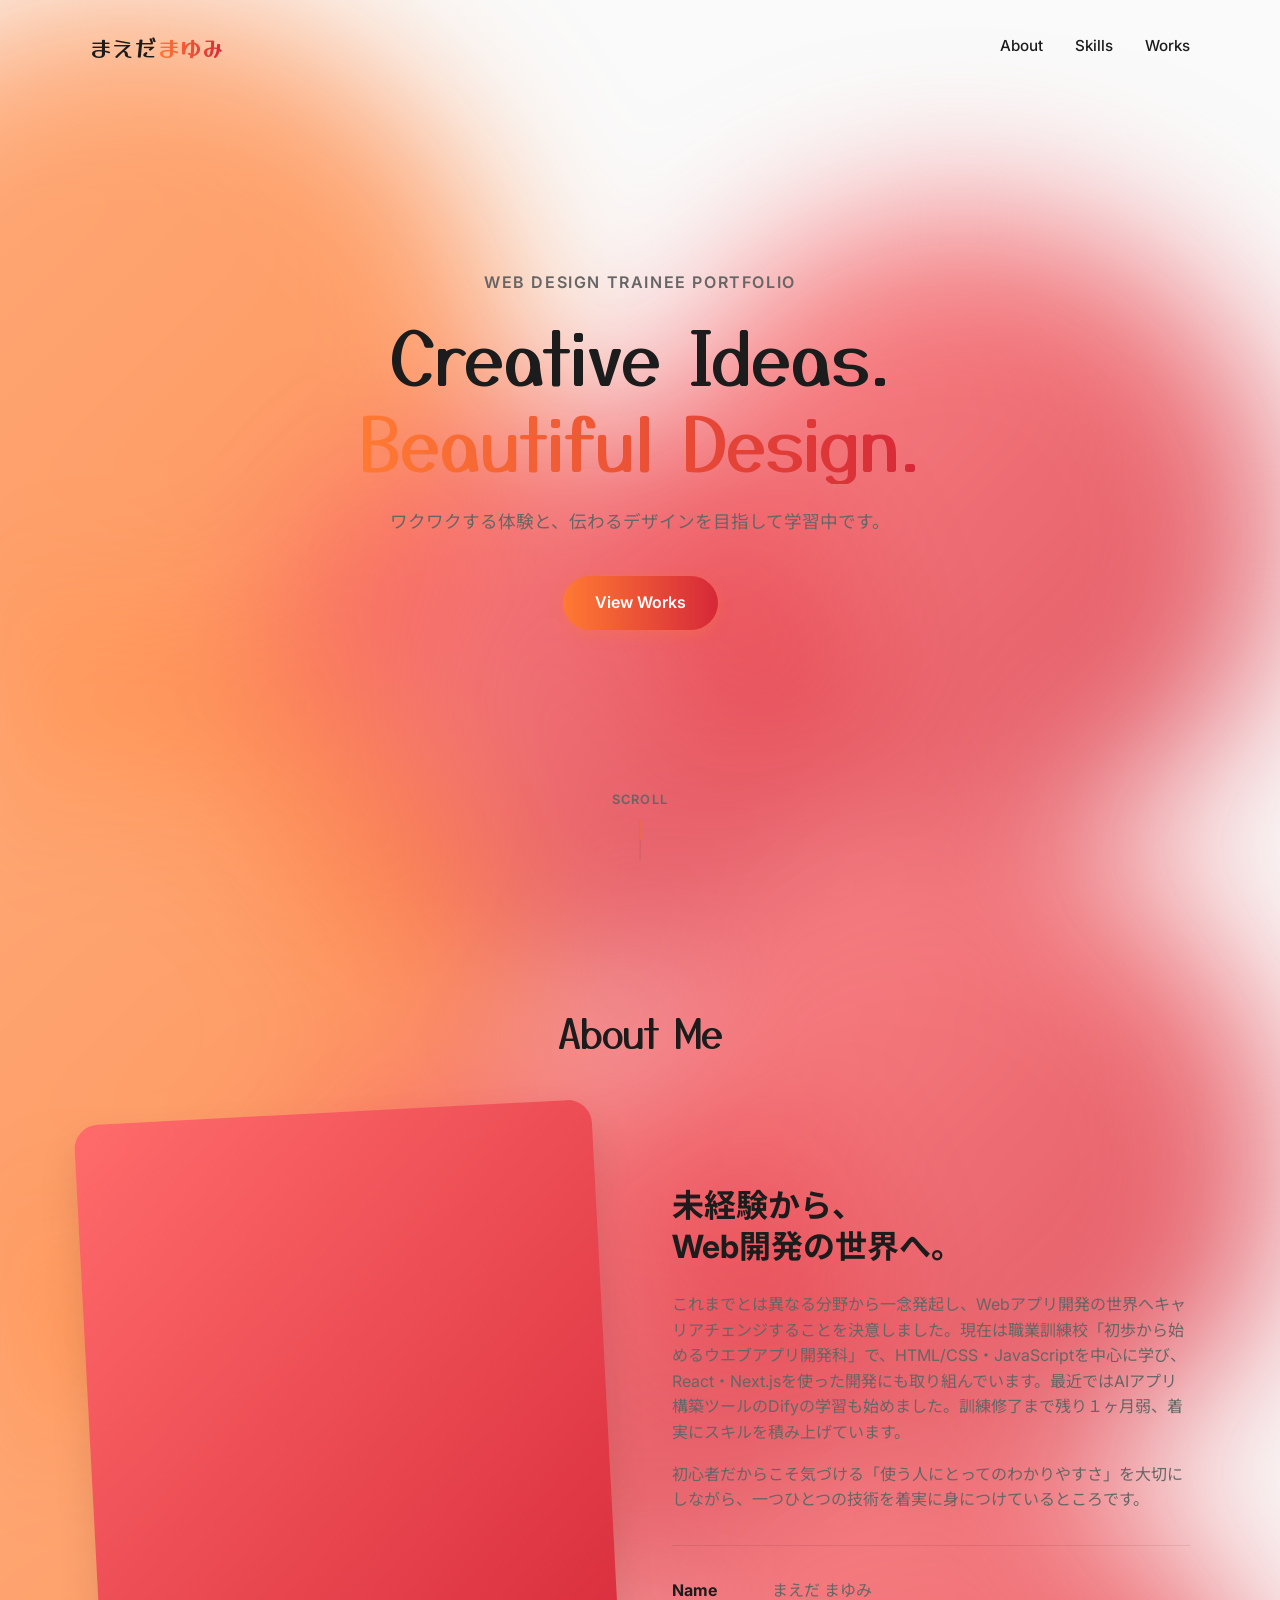
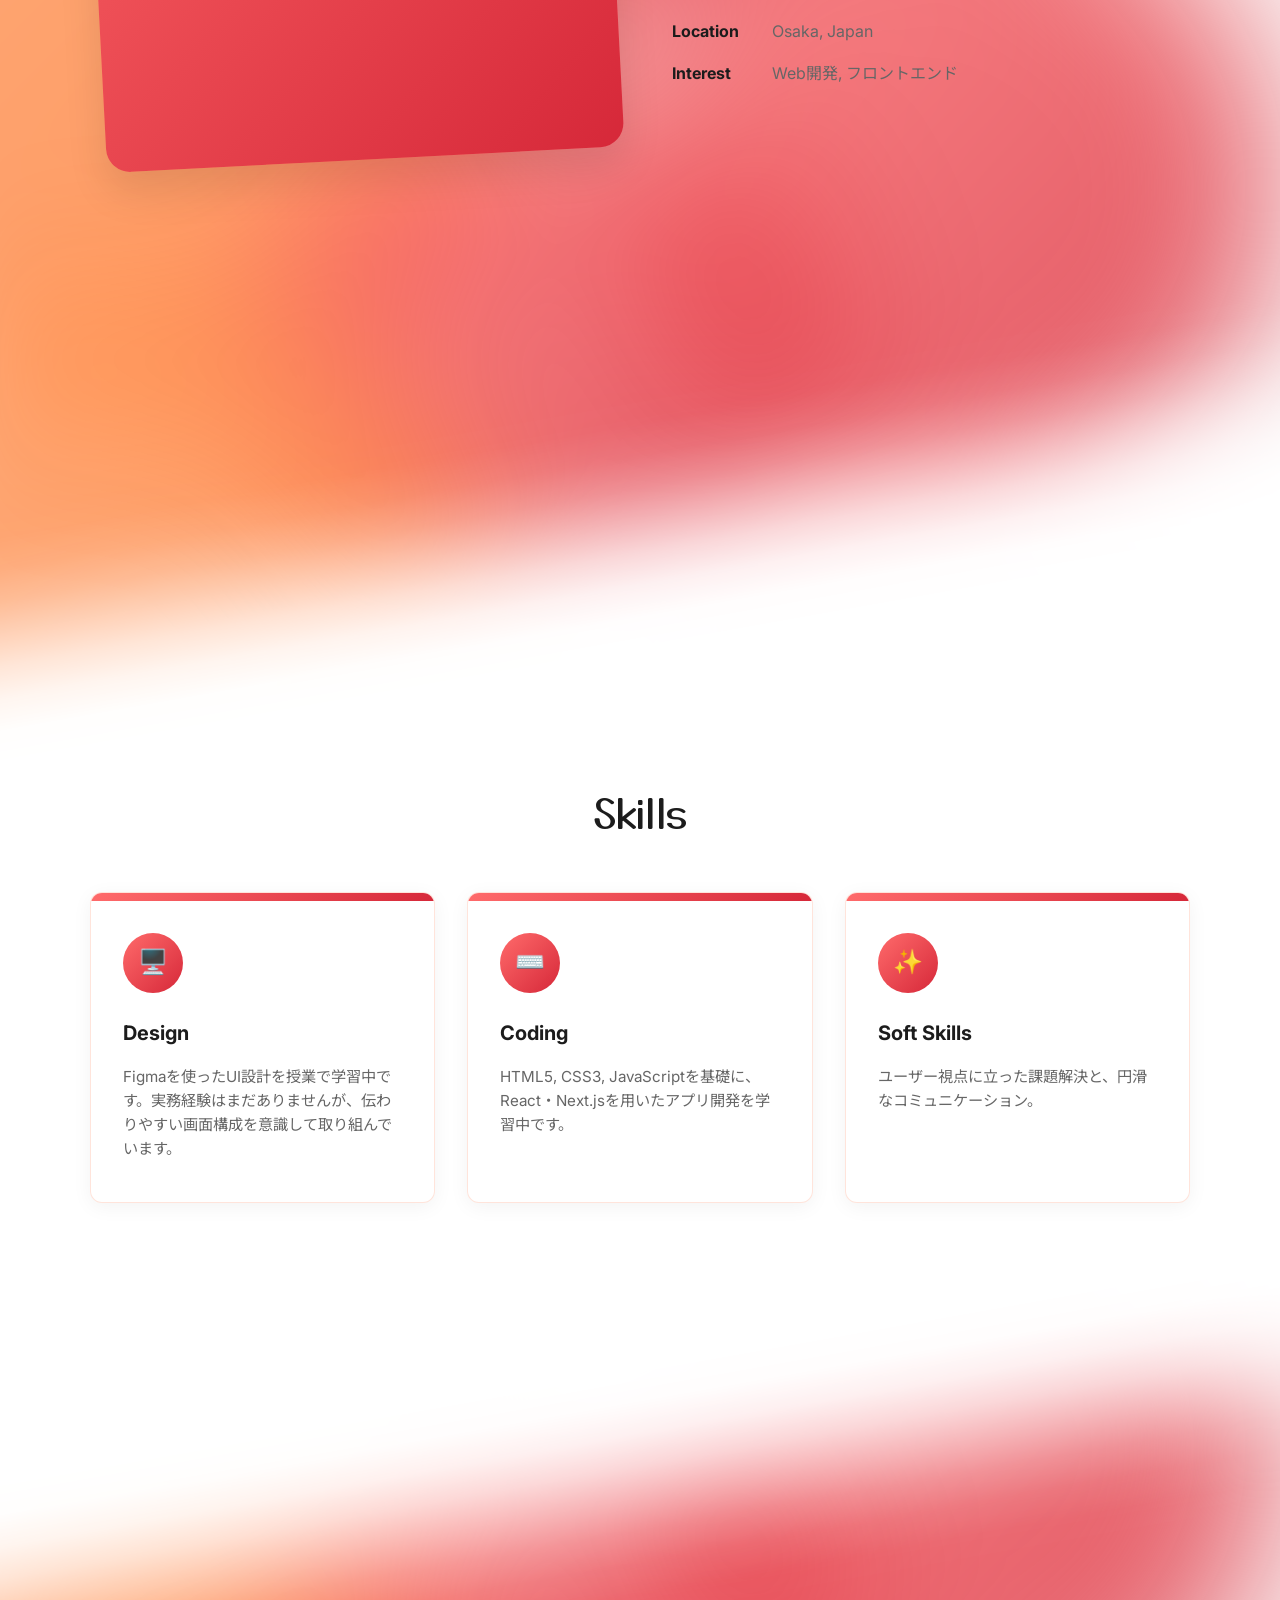
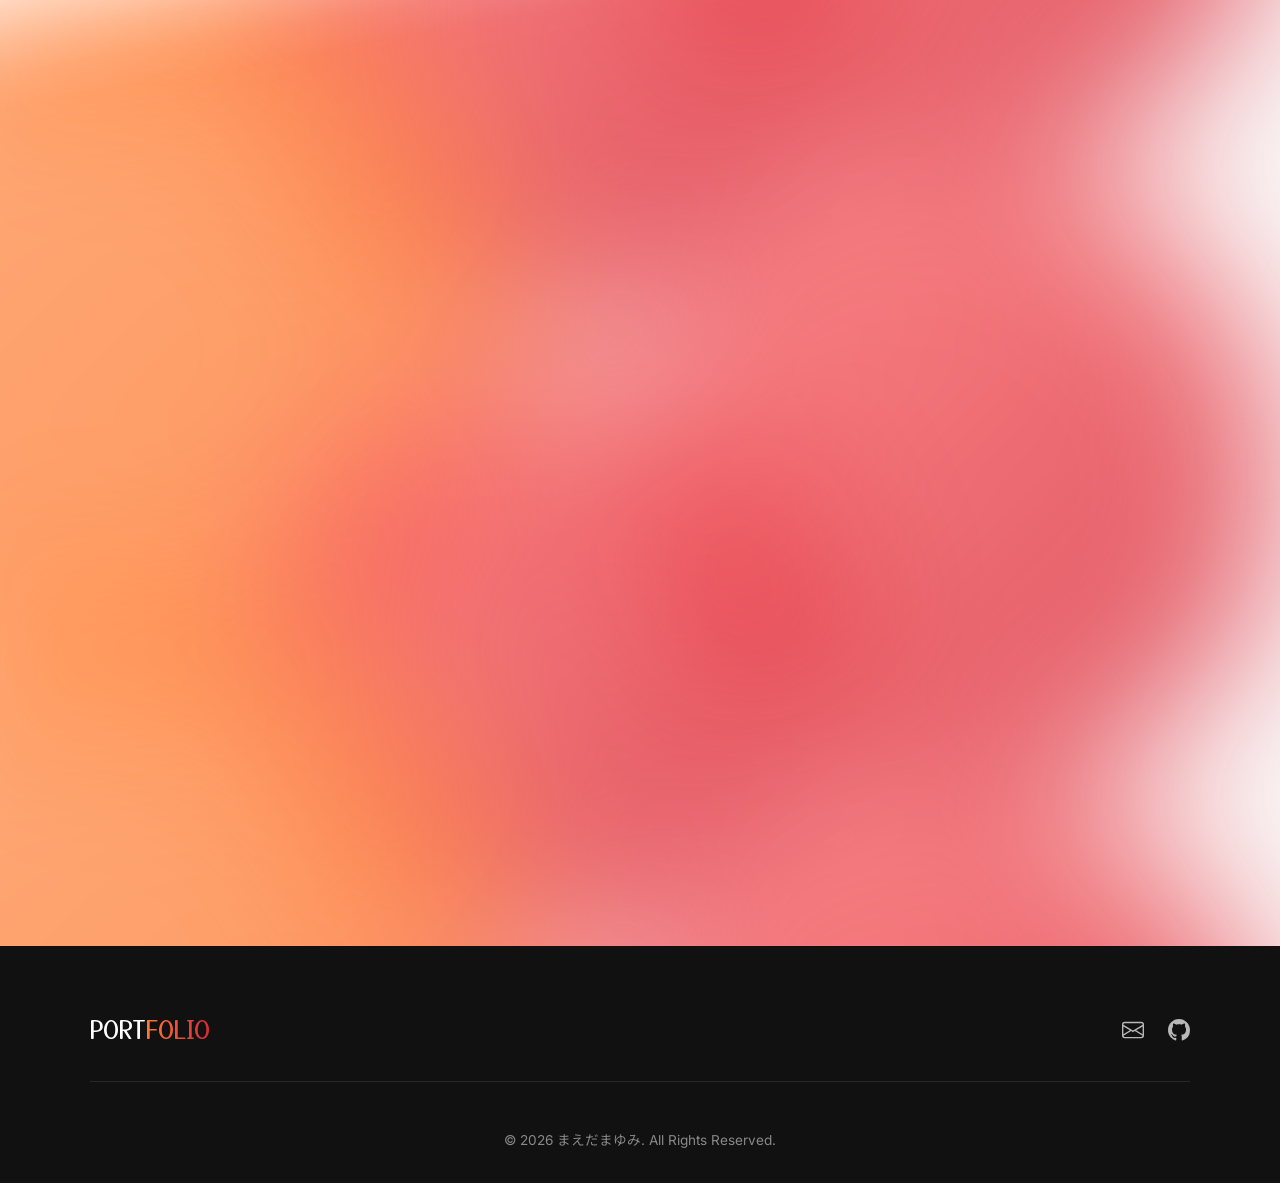
==== commit 3efe4ca6: "About Meの訓練修了までの期間表記を更新" ====
--- a/index.html
+++ b/index.html
@@ -111,7 +111,7 @@
             <div class="about-text">
               <h3>未経験から、<br />Web開発の世界へ。</h3>
               <p>
-                これまでとは異なる分野から一念発起し、Webアプリ開発の世界へキャリアチェンジすることを決意しました。現在は職業訓練校「初歩から始めるウエブアプリ開発科」で、HTML/CSS・JavaScriptを中心に学び、React・Next.jsを使った開発にも取り組んでいます。最近ではAIアプリ構築ツールのDifyの学習も始めました。訓練修了まで残り2ヶ月、着実にスキルを積み上げています。
+                これまでとは異なる分野から一念発起し、Webアプリ開発の世界へキャリアチェンジすることを決意しました。現在は職業訓練校「初歩から始めるウエブアプリ開発科」で、HTML/CSS・JavaScriptを中心に学び、React・Next.jsを使った開発にも取り組んでいます。最近ではAIアプリ構築ツールのDifyの学習も始めました。訓練修了まで残り１ヶ月弱、着実にスキルを積み上げています。
               </p>
               <p>
                 初心者だからこそ気づける「使う人にとってのわかりやすさ」を大切にしながら、一つひとつの技術を着実に身につけているところです。
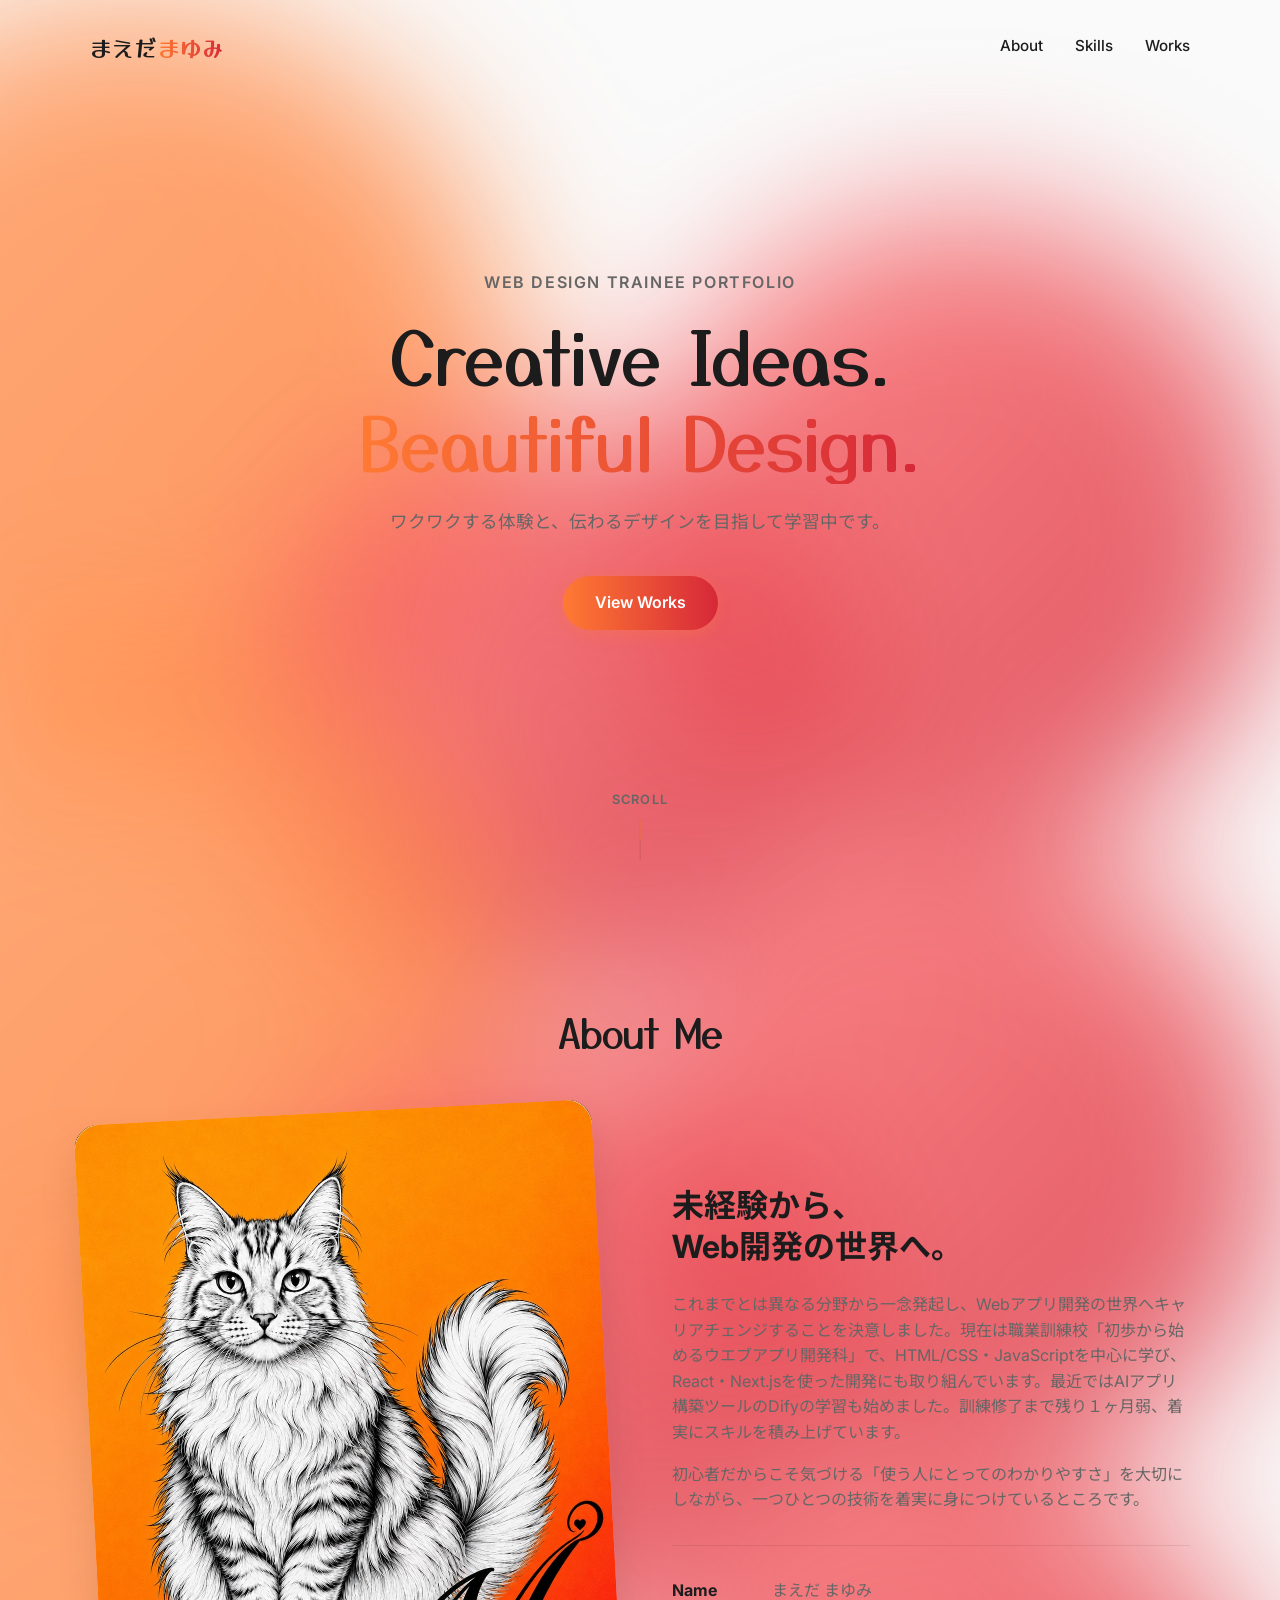
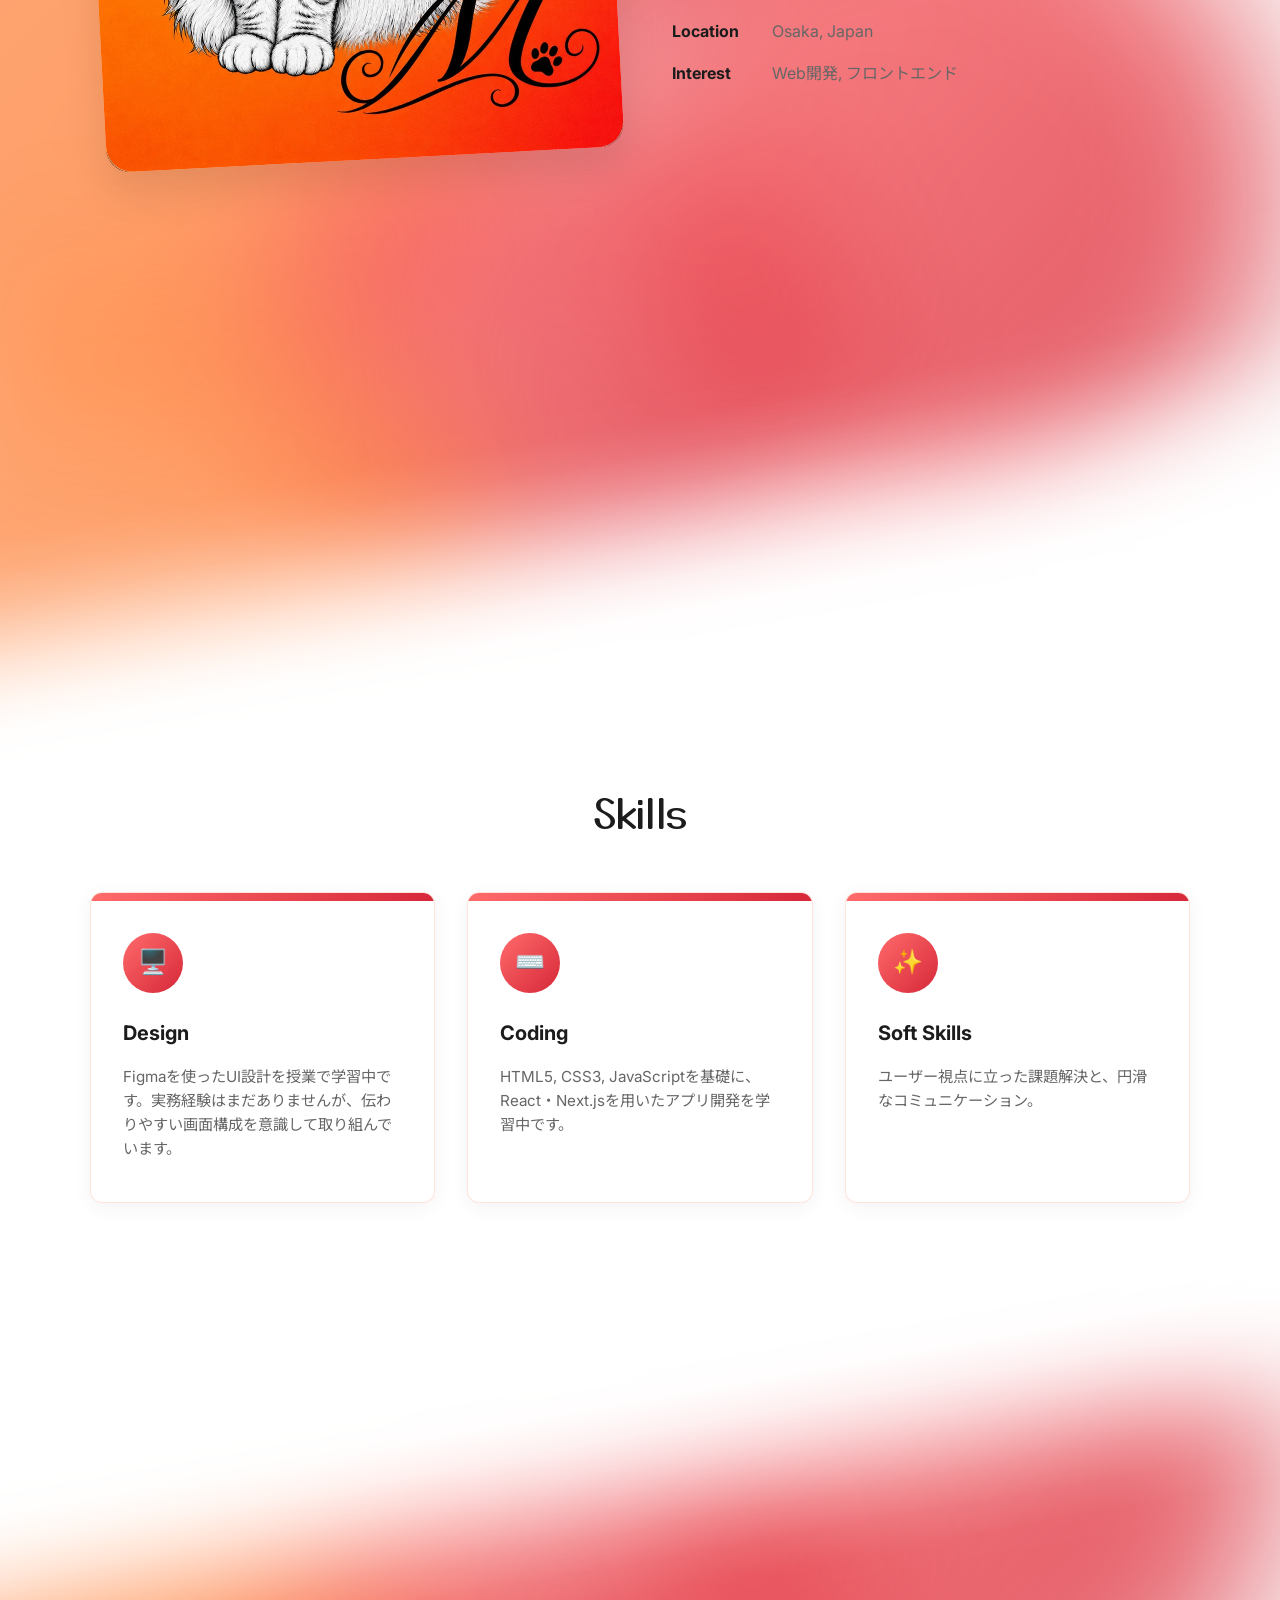
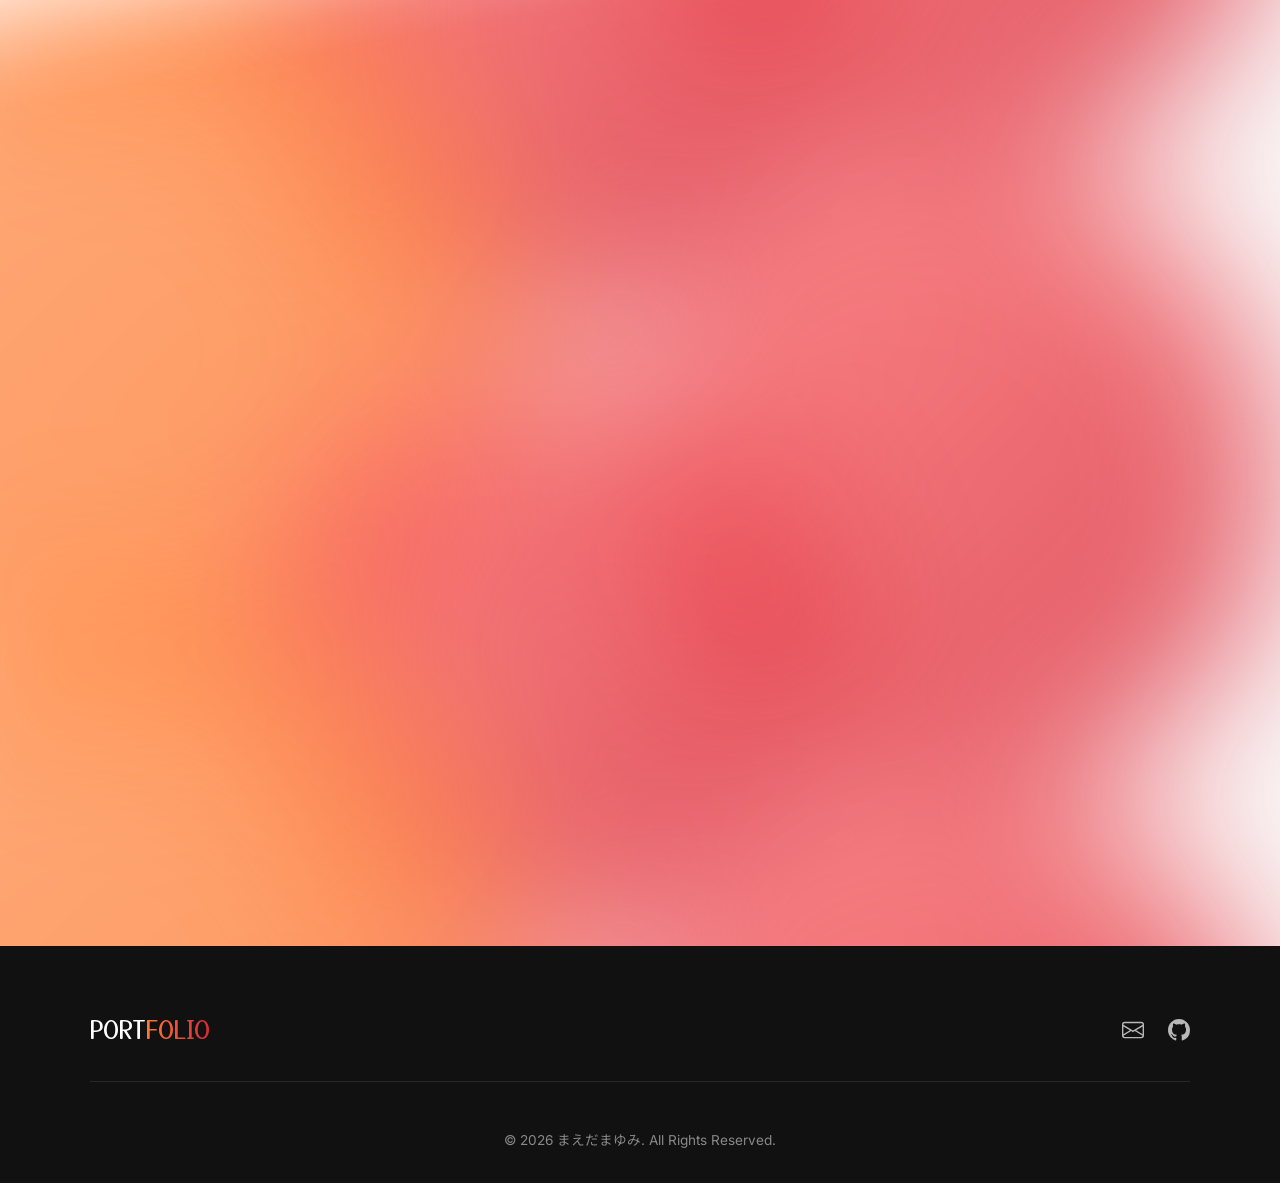
==== commit 5cd34a65: "About Meセクションにプロフィール画像を追加" ====
--- a/index.html
+++ b/index.html
@@ -102,9 +102,13 @@
         <div class="container fade-in scroll-trigger">
           <h2 class="section-title">About Me</h2>
           <div class="about-grid">
-            <!-- 画像エリア（実際の画像がなければプレースホルダー） -->
+            <!-- 画像エリア -->
             <div class="about-image-wrapper">
-              <div class="about-image-placeholder"></div>
+              <img
+                src="image/coo.jpg"
+                alt="まえだまゆみ"
+                class="about-image-placeholder"
+              />
             </div>
 
             <!-- テキストエリア -->
--- a/style.css
+++ b/style.css
@@ -814,9 +814,11 @@
 
 /* プロフィール画像のプレースホルダー（画像の代わりのカラーブロック） */
 .about-image-placeholder {
+  display: block;
   width: 100%;
   /* aspect-ratio：縦横比を指定します。4/5は縦長の長方形 */
   aspect-ratio: 4/5;
+  object-fit: cover;
   background: var(--grad-cool);
   border-radius: var(--border-radius-lg);
   box-shadow: 0 20px 40px rgba(0, 0, 0, 0.1);
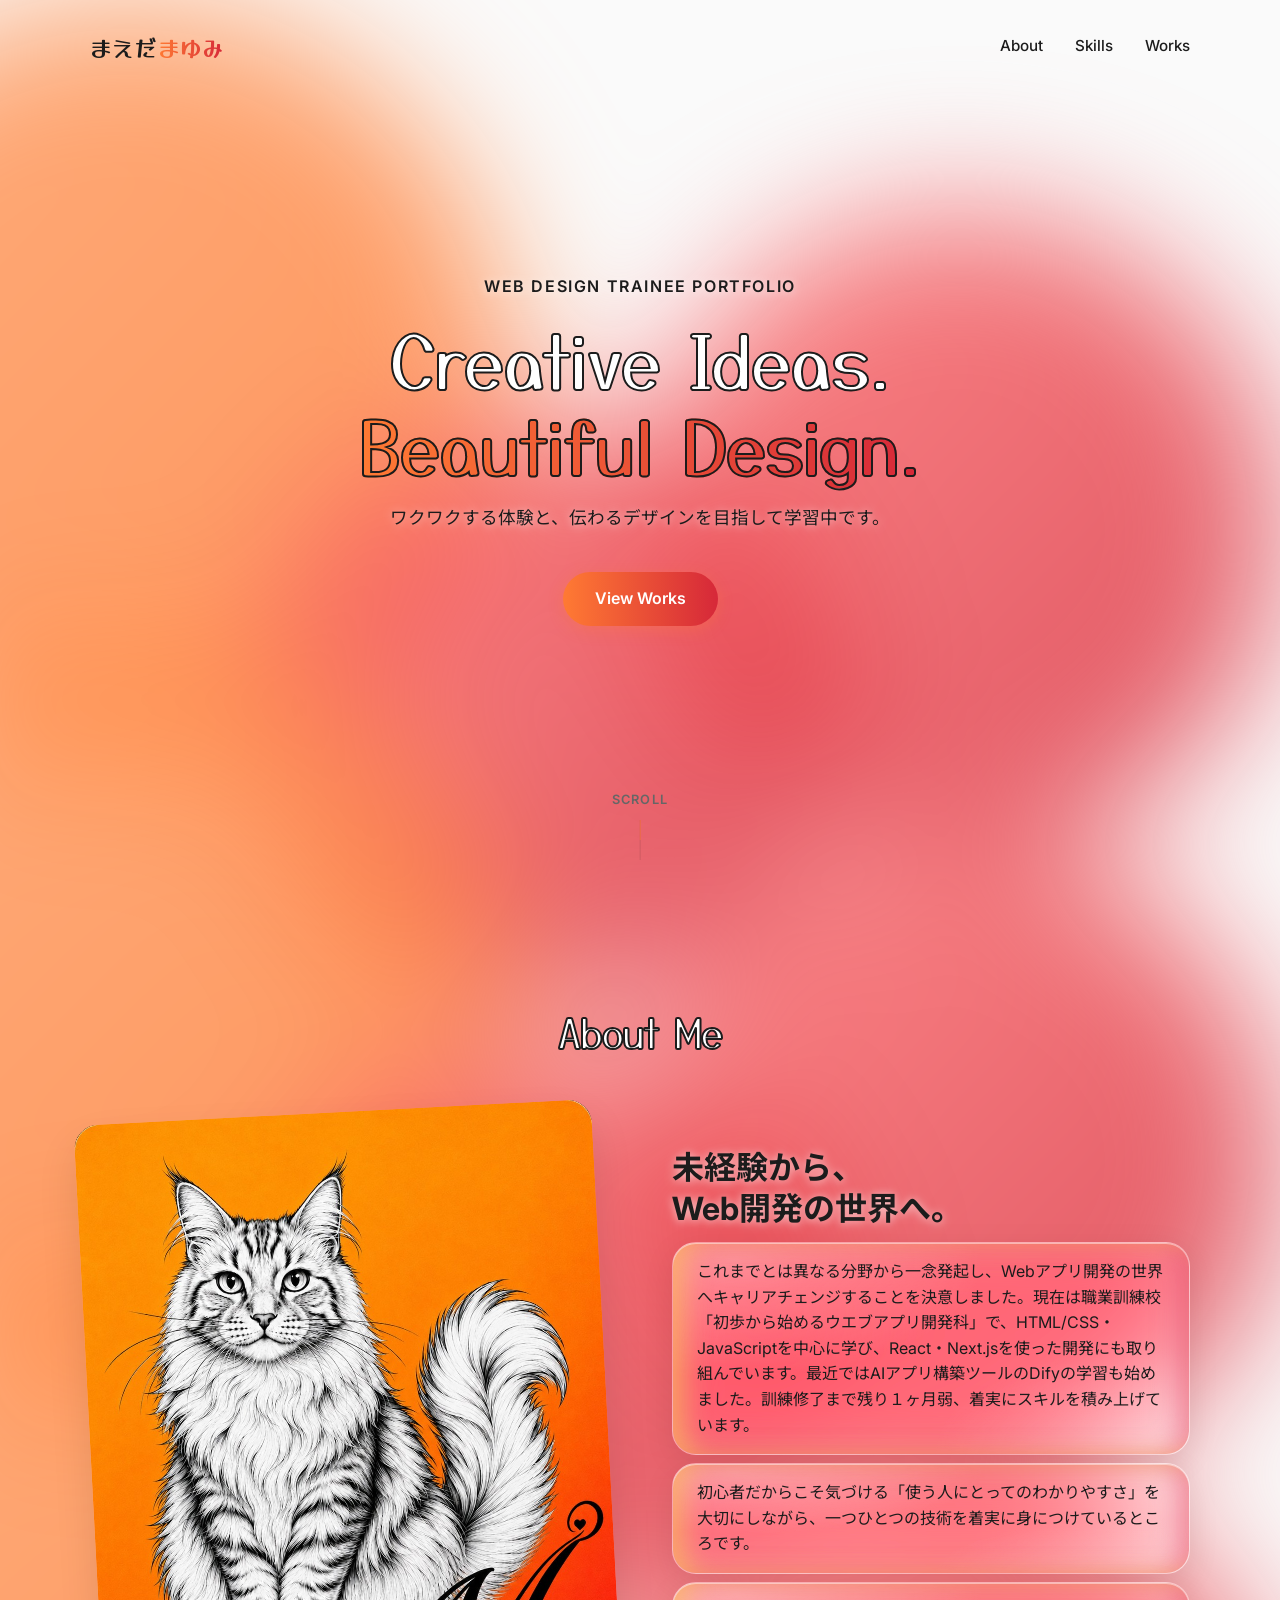
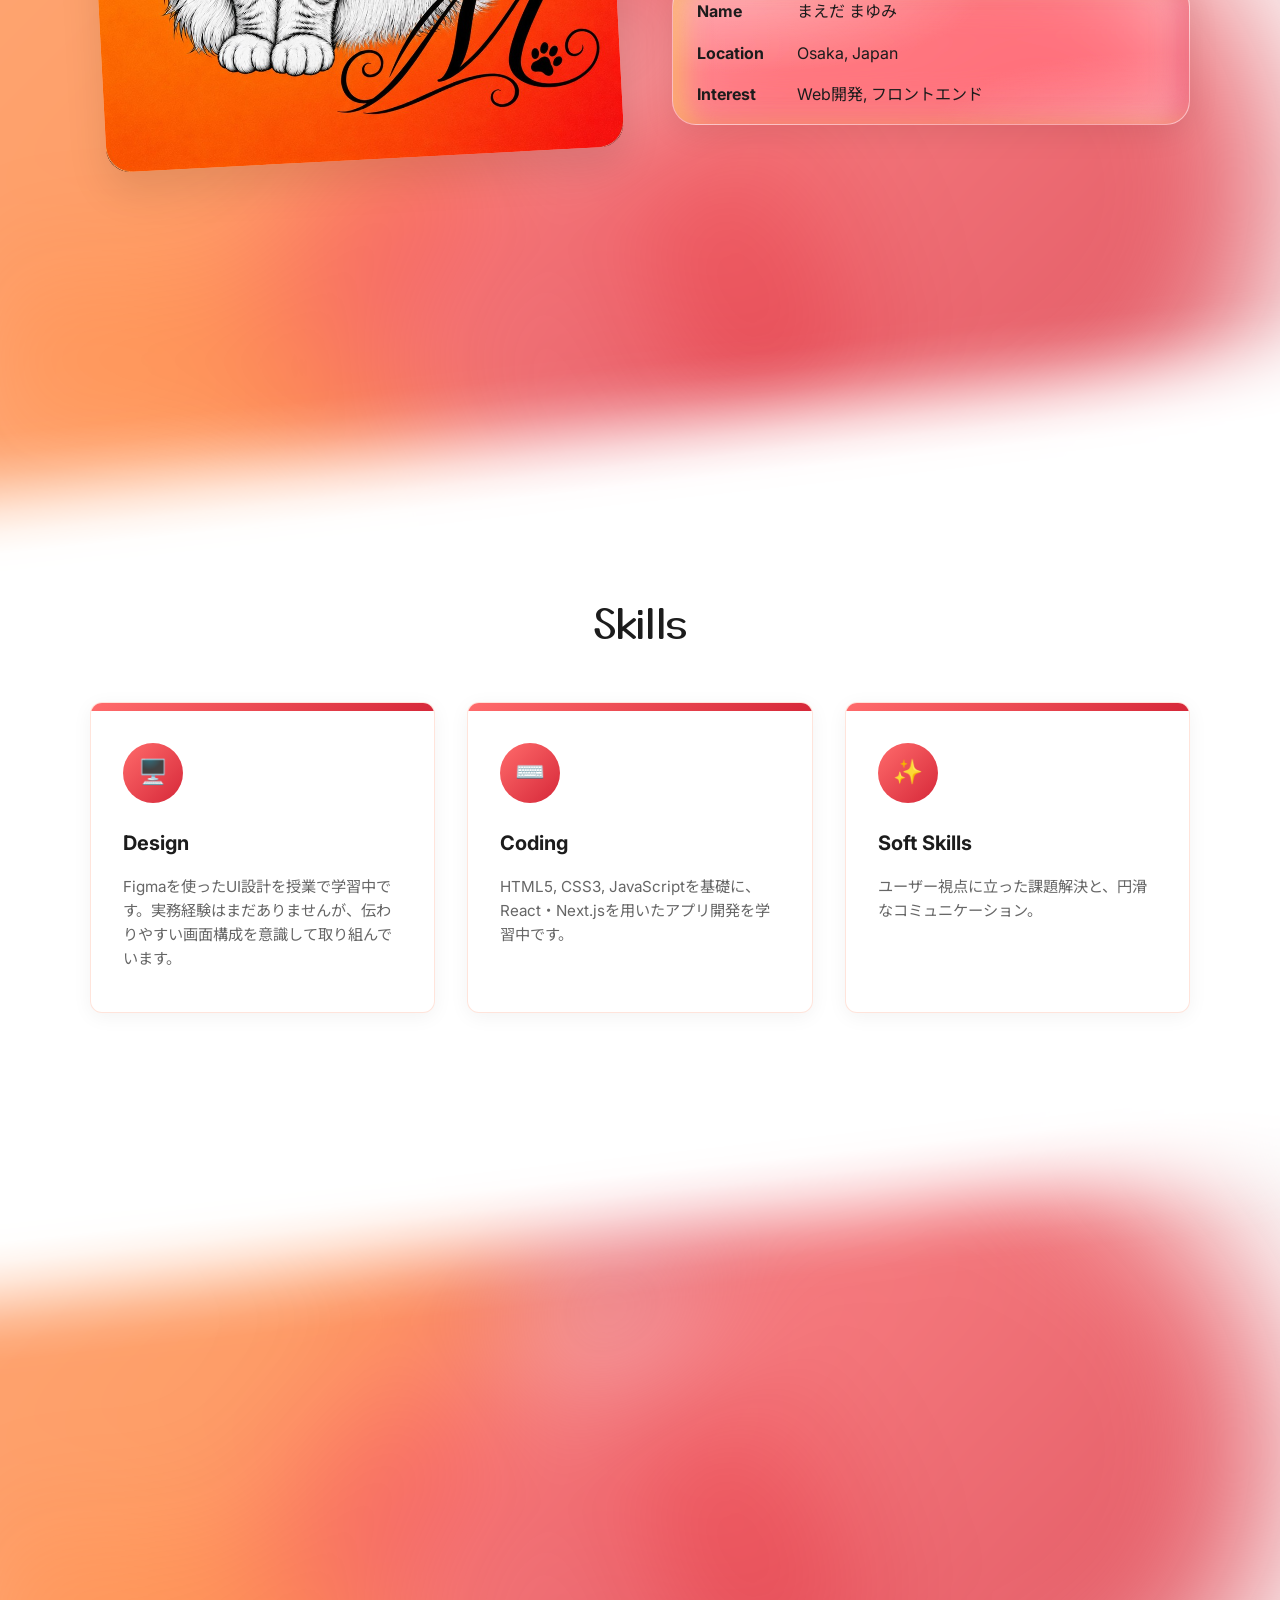
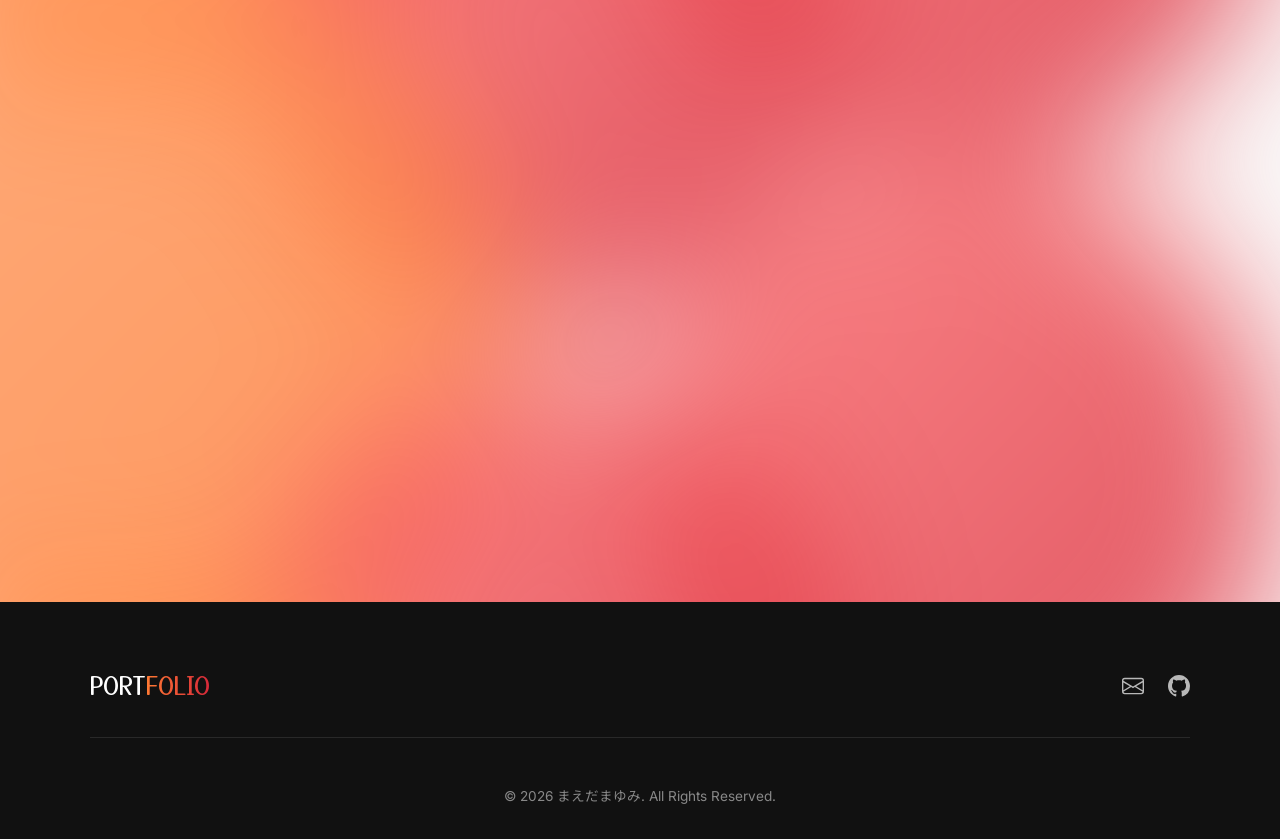
==== commit 88c9bda3: "ガラスパネルを縁取り文字+読みやすい色に置き換え、デザイン方針を変更 Hero見出し・About Me見出し・Works見出しはガラスパネルをやめ、白塗り+ ダークグレーの輪郭線(.text-outl" ====
--- a/index.html
+++ b/index.html
@@ -82,7 +82,7 @@
         <!-- メインテキスト -->
         <div class="hero-content fade-in-up">
           <p class="hero-subtitle">Web Design Trainee Portfolio</p>
-          <h2 class="hero-title">
+          <h2 class="hero-title text-outline">
             Creative Ideas.<br />
             <span class="gradient-text">Beautiful Design.</span>
           </h2>
@@ -100,7 +100,7 @@
       </section>
       <section class="section about" id="about">
         <div class="container fade-in scroll-trigger">
-          <h2 class="section-title">About Me</h2>
+          <h2 class="section-title about-title text-outline">About Me</h2>
           <div class="about-grid">
             <!-- 画像エリア -->
             <div class="about-image-wrapper">
@@ -114,13 +114,13 @@
             <!-- テキストエリア -->
             <div class="about-text">
               <h3>未経験から、<br />Web開発の世界へ。</h3>
-              <p>
+              <p class="glass-panel">
                 これまでとは異なる分野から一念発起し、Webアプリ開発の世界へキャリアチェンジすることを決意しました。現在は職業訓練校「初歩から始めるウエブアプリ開発科」で、HTML/CSS・JavaScriptを中心に学び、React・Next.jsを使った開発にも取り組んでいます。最近ではAIアプリ構築ツールのDifyの学習も始めました。訓練修了まで残り１ヶ月弱、着実にスキルを積み上げています。
               </p>
-              <p>
+              <p class="glass-panel">
                 初心者だからこそ気づける「使う人にとってのわかりやすさ」を大切にしながら、一つひとつの技術を着実に身につけているところです。
               </p>
-              <div class="profile-details">
+              <div class="profile-details glass-panel">
                 <dl>
                   <dt>Name</dt>
                   <dd>まえだ まゆみ</dd>
@@ -164,8 +164,8 @@
       </section>
       <section class="section works" id="works">
         <div class="container fade-in scroll-trigger">
-          <h2 class="section-title">Works</h2>
-          <p class="section-subtitle">
+          <h2 class="section-title works-title text-outline">Works</h2>
+          <p class="section-subtitle works-subtitle">
             自主制作の作品です。
           </p>
           <!-- グリッドは空にしておく。script.js が worksData 配列からカードを動的生成する -->
--- a/style.css
+++ b/style.css
@@ -129,12 +129,45 @@
   letter-spacing: -0.02em;
 }
 
+/* About Meの見出しは.text-outline（縁取り文字）を使っている。文字幅に
+   フィットさせて中央寄せするためdisplay:table + margin:autoにしている
+   （inline-blockと違い、親にtext-align:centerがなくても崩れない）。 */
+.about-title {
+  display: table;
+  margin-left: auto;
+  margin-right: auto;
+}
+
+/* Worksの見出しも同じ理由で.text-outlineを使っている。 */
+.works-title {
+  display: table;
+  margin-left: auto;
+  margin-right: auto;
+  /* すぐ下の.works-subtitleとの間隔を.section-titleの3rem（Skills/About Me
+     の見出し用）より詰めている */
+  margin-bottom: 0.75rem;
+}
+
 /* .section-subtitle：見出しの下にある補足テキスト */
 .section-subtitle {
   text-align: center;
   color: var(--color-text-muted);
   margin-top: -2rem;
   margin-bottom: 3rem;
+}
+
+/* Worksの説明文もガラスパネルなしでオレンジ〜レッドの背景に直接乗るため、
+   元のグレーより濃い色にし、白のtext-shadowを添えている。
+   .section-subtitleのmargin-top(-2rem)は見出しとの間隔用に調整された値
+   だったので、.works-titleの新しいmargin-bottomとの間隔に置き換えるため
+   打ち消している。 */
+.works-subtitle {
+  color: var(--color-text-main);
+  text-shadow: 0 1px 10px rgba(255, 255, 255, 0.7);
+  display: table;
+  margin-left: auto;
+  margin-right: auto;
+  margin-top: 0;
 }
 
 /* .bg-light：背景を白にするセクションに付けるクラス。 */
@@ -158,14 +191,14 @@
    .section { padding: 100px 0 } （クラス1つ、同じ詳細度）に、
    CSSの記述順の都合で上書きされてしまわないようにするためです。 */
 .skills.section {
-  padding-top: 380px;
-  padding-bottom: 320px;
+  padding-top: 240px;
+  padding-bottom: 210px;
 }
 
 @media screen and (min-width: 768px) {
   .skills.section {
-    padding-top: 520px;
-    padding-bottom: 440px;
+    padding-top: 330px;
+    padding-bottom: 290px;
   }
 }
 
@@ -575,6 +608,10 @@
 .hero {
   position: relative;
   height: 100vh;
+  height: 100dvh; /* モバイルブラウザのアドレスバー等で実際に見える高さに合わせる。
+    100vhのままだとアドレスバー表示中は実際の表示領域より大きく計算され、
+    bottom基準で配置しているscroll-indicatorが画面下にはみ出て見えなくなる。
+    対応ブラウザではこちらが優先され、非対応ブラウザは上のvhがそのまま使われる。 */
   min-height: 600px; /* 高さの最低値。これより小さくなりません */
   display: flex;
   align-items: center;
@@ -603,11 +640,17 @@
   pointer-events: none; /* 装飾用の背景なのでクリックを透過させます */
 }
 
-/* オーブをまとめてぼかす内側の層 */
+/* オーブをまとめてぼかす内側の層。
+   オーブ自体はvwで画面幅に比例して拡大縮小するのに対し、以前はここのぼかし量が
+   80pxの固定値だったため、画面幅が狭いスマホほど「オーブの直径に対するぼかし量の割合」
+   が大きくなり、輪郭がにじんで小さく・薄く見えてしまっていた（iMac/MacBook Airでは
+   オーブが大きいので同じ80pxのぼかしが相対的に小さく、くっきり大きく見えていた）。
+   ぼかし量もvwにすることで、オーブとの比率をどの画面幅でも一定に保つ。
+   基準はデザイン時のPC幅1440pxでの80px（80/1440 ≒ 5.6vw）。 */
 .site-bg-blur {
   position: absolute;
   inset: 0;
-  filter: blur(80px);
+  filter: blur(5.6vw);
 }
 
 /* Skillsセクションの背後だけを覆う、不透明な白いパネル。
@@ -677,6 +720,39 @@
   animation-delay: -10s;
 }
 
+/* スマホ縦持ちでは画面の「幅」より「高さ」の方が大きいため、vw（幅基準）の
+   サイズ指定のままだと、PC（横長・幅が支配的）と同じ数値でも占有感が
+   小さく見えてしまう（例: iPhone SEは375×667なので、60vwは60%の375pxにしか
+   ならないが、PCのように横幅が支配的な画面では60vwがそのまま画面の大部分を覆う）。
+   単純な倍率（1.2〜1.5倍）ではアスペクト比の違いを吸収しきれなかったため、
+   縦横どちらが長くても「画面の長い方の辺」を基準にするvmax単位に変更する。
+   数値は基準となるvw値と同じにし、単位だけvmaxにすることで、
+   横長画面（vmax=vw）では今までと全く同じ見た目を保ったまま、
+   縦長画面（vmax=vh）ではPCと同じ「長い辺に対する割合」で大きく表示される。 */
+@media screen and (max-width: 767px) {
+  .orb-1 {
+    width: 60vmax;
+    height: 60vmax;
+    top: -10vmax;
+    left: -20vmax;
+  }
+  .orb-2 {
+    width: 50vmax;
+    height: 50vmax;
+    bottom: -10vmax;
+  }
+  .orb-3 {
+    width: 46vmax;
+    height: 46vmax;
+  }
+
+  /* オーブの直径をvmax基準に変えたのに合わせ、ぼかし量も同じ基準に
+     変更する（ぼかし量÷オーブ直径の比率を横長・縦長どちらでも一定に保つ）。 */
+  .site-bg-blur {
+    filter: blur(5.6vmax);
+  }
+}
+
 /* オーブが浮遊するアニメーション
    @keyframes：アニメーションの各段階（キーフレーム）を定義します
    0%→33%→66%→100% という流れで移動します */
@@ -704,9 +780,69 @@
 .hero-subtitle {
   font-weight: 600;
   letter-spacing: 0.1em;
-  color: var(--color-text-muted);
+  /* ガラスパネルなしでオレンジ〜レッドの背景に直接乗るため、元のグレーより
+     濃い色にし、白のtext-shadowを添えて薄い背景色の上でも輪郭を保つ。 */
+  color: var(--color-text-main);
+  text-shadow: 0 1px 10px rgba(255, 255, 255, 0.7);
   margin-bottom: 1rem;
   text-transform: uppercase; /* 文字を大文字にします */
+  /* 短い1文なので、中央寄せしつつ文字幅に合わせている */
+  display: table;
+  margin-left: auto;
+  margin-right: auto;
+}
+
+/* すりガラス調パネル（透明感 + 左右の色収差の縁）
+   Heroの見出しで確立したスタイルを共通クラス化したもの。見出し類は縁取り
+   文字（.text-outline）に切り替えたため、現在はAbout Meの本文段落と
+   Name/Location/Interestのボックスにのみ使用している。
+   白の不透明度をかなり低くして背景の色をしっかり透かしつつ、
+   saturate/contrastを軽く効かせることで、ただのぼかしではなく
+   「レンズを通して見た」ような屈折感・質感を出す。
+   さらに「歪んだレンズ」の質感を、重いSVG歪みフィルタ(feTurbulence/
+   feDisplacementMap等)を使わずに軽量な方法で近似している：
+   ① 単色の半透明ではなく、複数のradial-gradientを重ねて光の当たり方に
+   　 むら（明るい部分・暗い部分）を作る＝レンズ面での屈折の偏りを表現
+   ② 縁の左右に、暖色2色（黄〜オレンジ／赤〜ピンク）で色収差風のにじみを
+   　 持たせる。帯の幅（offset/blur）と不透明度を上げて、はっきり「ズレ」
+   　 と分かる強さにしている。
+   いずれもbackdrop-filterと同じ合成負荷のみで、追加の重いフィルタ計算は
+   発生しないため、オーブのアニメーションと同時に動かしてもコストは低い。
+   displayは要素ごとに用途が違う（見出しは文字幅にパネルを合わせて中央寄せ
+   したいのでdisplay:table + margin:auto、本文パラグラフは段落として
+   横幅いっぱいでよいのでblockのまま）ため、このクラス自体には含めず、
+   使う側で指定する。
+   paddingは、About Meのように複数のパネルが縦に並ぶ箇所（特にタブレット幅
+   などabout-gridが1カラムになる画面）でも窮屈にならないよう、控えめな値
+   にしている。 */
+.glass-panel {
+  position: relative;
+  padding: 1rem 1.5rem;
+  background:
+    radial-gradient(120% 140% at 12% 8%, rgba(255, 255, 255, 0.16) 0%, rgba(255, 255, 255, 0) 40%),
+    radial-gradient(90% 110% at 92% 100%, rgba(255, 255, 255, 0.1) 0%, rgba(255, 255, 255, 0) 46%),
+    rgba(255, 255, 255, 0.08);
+  backdrop-filter: blur(24px) saturate(200%) contrast(1.15);
+  -webkit-backdrop-filter: blur(24px) saturate(200%) contrast(1.15);
+  border: 1px solid rgba(255, 255, 255, 0.35);
+  border-radius: var(--border-radius-lg);
+  box-shadow:
+    0 8px 32px rgba(0, 0, 0, 0.08),
+    inset 0 1px 0 rgba(255, 255, 255, 0.45),
+    inset 14px 0 26px -4px rgba(255, 196, 84, 0.9),
+    inset -14px 0 26px -4px rgba(230, 60, 100, 0.85);
+}
+
+/* 縁取り文字（Hero見出し／About Me見出し／Works見出し用）。
+   ガラスパネルをやめて背景を直接見せる代わりに、白い塗り+濃いグレーの
+   輪郭線で、オレンジ〜レッドのどの濃さの上でも読めるようにしている
+   （塗りが明るい背景に溶け込んでも、輪郭線のシルエットで文字として
+   認識できるのがポイント）。-webkit-text-strokeは継承されるので、
+   .hero-titleの中の.gradient-text（「Beautiful Design.」の
+   グラデーション塗り）にもこのクラスを付け直さなくても輪郭線だけ効く。 */
+.text-outline {
+  color: #fff;
+  -webkit-text-stroke: 2px var(--color-text-main);
 }
 
 /* ヒーロータイトルはモバイルではやや小さく */
@@ -715,13 +851,26 @@
   font-size: 2.8rem;
   font-weight: 400;
   line-height: 1.2;
-  margin-bottom: 1.5rem;
+  margin-bottom: 1rem;
+  /* 見出しの文字幅に合わせつつ中央寄せするため、display:table +
+     margin:autoにしている（.works-titleと同じ理由）。 */
+  display: table;
+  margin-left: auto;
+  margin-right: auto;
 }
 
 .hero-desc {
   font-size: 1rem;
-  color: var(--color-text-muted);
+  /* ガラスパネルなしでオレンジ〜レッドの背景に直接乗るため、元のグレーより
+     濃い色にし、白のtext-shadowを添えて薄い背景色の上でも輪郭を保つ。 */
+  color: var(--color-text-main);
+  text-shadow: 0 1px 10px rgba(255, 255, 255, 0.7);
   margin-bottom: 2.5rem;
+  /* 短い1文なので、中央寄せしつつ文字幅に合わせている
+     （About Meの段落のような横幅いっぱいのblockにはしていない） */
+  display: table;
+  margin-left: auto;
+  margin-right: auto;
 }
 
 /* スクロールを促すインジケーター（ページ下に向かってアニメーションする線） */
@@ -772,6 +921,34 @@
   } /* 下へと流れ落ちます */
 }
 
+/* iPhone SEなど縦に短い画面向け。widthではなくheightで判定するのは、
+   窮屈になる原因が画面の「縦」の余裕不足だから（横向きの短い画面でも
+   同じ問題が起きうる）。View Worksボタンのすぐ下にSCROLLの文字が
+   重なる／その下の縦線が画面下にはみ出て見えなくなる問題を、
+   ヒーロー内の余白を詰めてscroll-indicatorとの間隔を確保することで防ぐ。 */
+@media screen and (max-height: 700px) {
+  .hero-subtitle {
+    margin-bottom: 0.5rem;
+  }
+
+  .hero-title {
+    padding: 0.75rem 1.5rem;
+  }
+
+  .hero-desc {
+    margin-bottom: 1.25rem;
+  }
+
+  .scroll-indicator {
+    bottom: 16px;
+    gap: 6px;
+  }
+
+  .scroll-line {
+    height: 24px;
+  }
+}
+
 @media screen and (min-width: 768px) {
   .hero-title {
     font-size: 4rem; /* タブレットではタイトルを大きく */
@@ -833,20 +1010,46 @@
 
 .about-text h3 {
   font-size: 1.7rem;
-  margin-bottom: 1.5rem;
   line-height: 1.3;
+  /* ガラスパネルを外し、オレンジ〜レッドの背景に直接乗せているため、
+     白のtext-shadowを添えて薄い背景色の上でも輪郭を保つ
+     （色自体はbodyから継承した--color-text-mainのまま） */
+  text-shadow: 0 1px 10px rgba(255, 255, 255, 0.7);
+  margin-bottom: 0.75rem;
 }
 
 .about-text p {
-  color: var(--color-text-muted);
-  margin-bottom: 1rem;
-}
-
-/* プロフィール詳細（名前・所在地などの情報） */
+  color: var(--color-text-main);
+  /* パネル同士の間隔として詰めている（Hero・Worksのパネルと揃えた値） */
+  margin-bottom: 0.5rem;
+}
+
+/* プロフィール詳細（名前・所在地などの情報）。.glass-panelを適用したので、
+   上の段落と区切るための線(border-top)は不要（パネル自体に枠があるため）。
+   他のパネル同士と間隔を揃えるため0.5remにしている。 */
 .profile-details {
-  margin-top: 2rem;
-  padding-top: 2rem;
-  border-top: 1px solid rgba(0, 0, 0, 0.08); /* 薄い区切り線 */
+  margin-top: 0.5rem;
+}
+
+/* About Meで残した3枚のガラスパネル（本文2段落 + このプロフィール詳細）は、
+   スクロールでオーブの濃い赤が背後に来ると文字が読みにくくなっていたため、
+   .glass-panelの基本形（土台0.08）より白の不透明度を上げている。
+   ただし上げすぎると今度は隣の写真の濃いオレンジ〜赤から浮いて見えて
+   しまうため、「薄すぎず、濃い赤でも読みにくくならない」中間の濃さ
+   （土台0.2）にしている。
+   （このセレクタは.about-text p, .profile-detailsが元々.glass-panelより
+   詳細度が高いため、上書きに追加のクラスや!importantは不要）。 */
+.about-text p,
+.profile-details {
+  background:
+    radial-gradient(120% 140% at 12% 8%, rgba(255, 255, 255, 0.32) 0%, rgba(255, 255, 255, 0) 40%),
+    radial-gradient(90% 110% at 92% 100%, rgba(255, 255, 255, 0.22) 0%, rgba(255, 255, 255, 0) 46%),
+    rgba(255, 255, 255, 0.2);
+  box-shadow:
+    0 8px 32px rgba(0, 0, 0, 0.08),
+    inset 0 1px 0 rgba(255, 255, 255, 0.45),
+    inset 14px 0 26px -4px rgba(255, 196, 84, 0.6),
+    inset -14px 0 26px -4px rgba(230, 60, 100, 0.5);
 }
 
 /* dl（定義リスト）を grid で2列に（dt=用語、dd=説明） */
@@ -862,7 +1065,7 @@
 }
 
 .profile-details dd {
-  color: var(--color-text-muted);
+  color: var(--color-text-main);
 }
 
 @media screen and (min-width: 768px) {
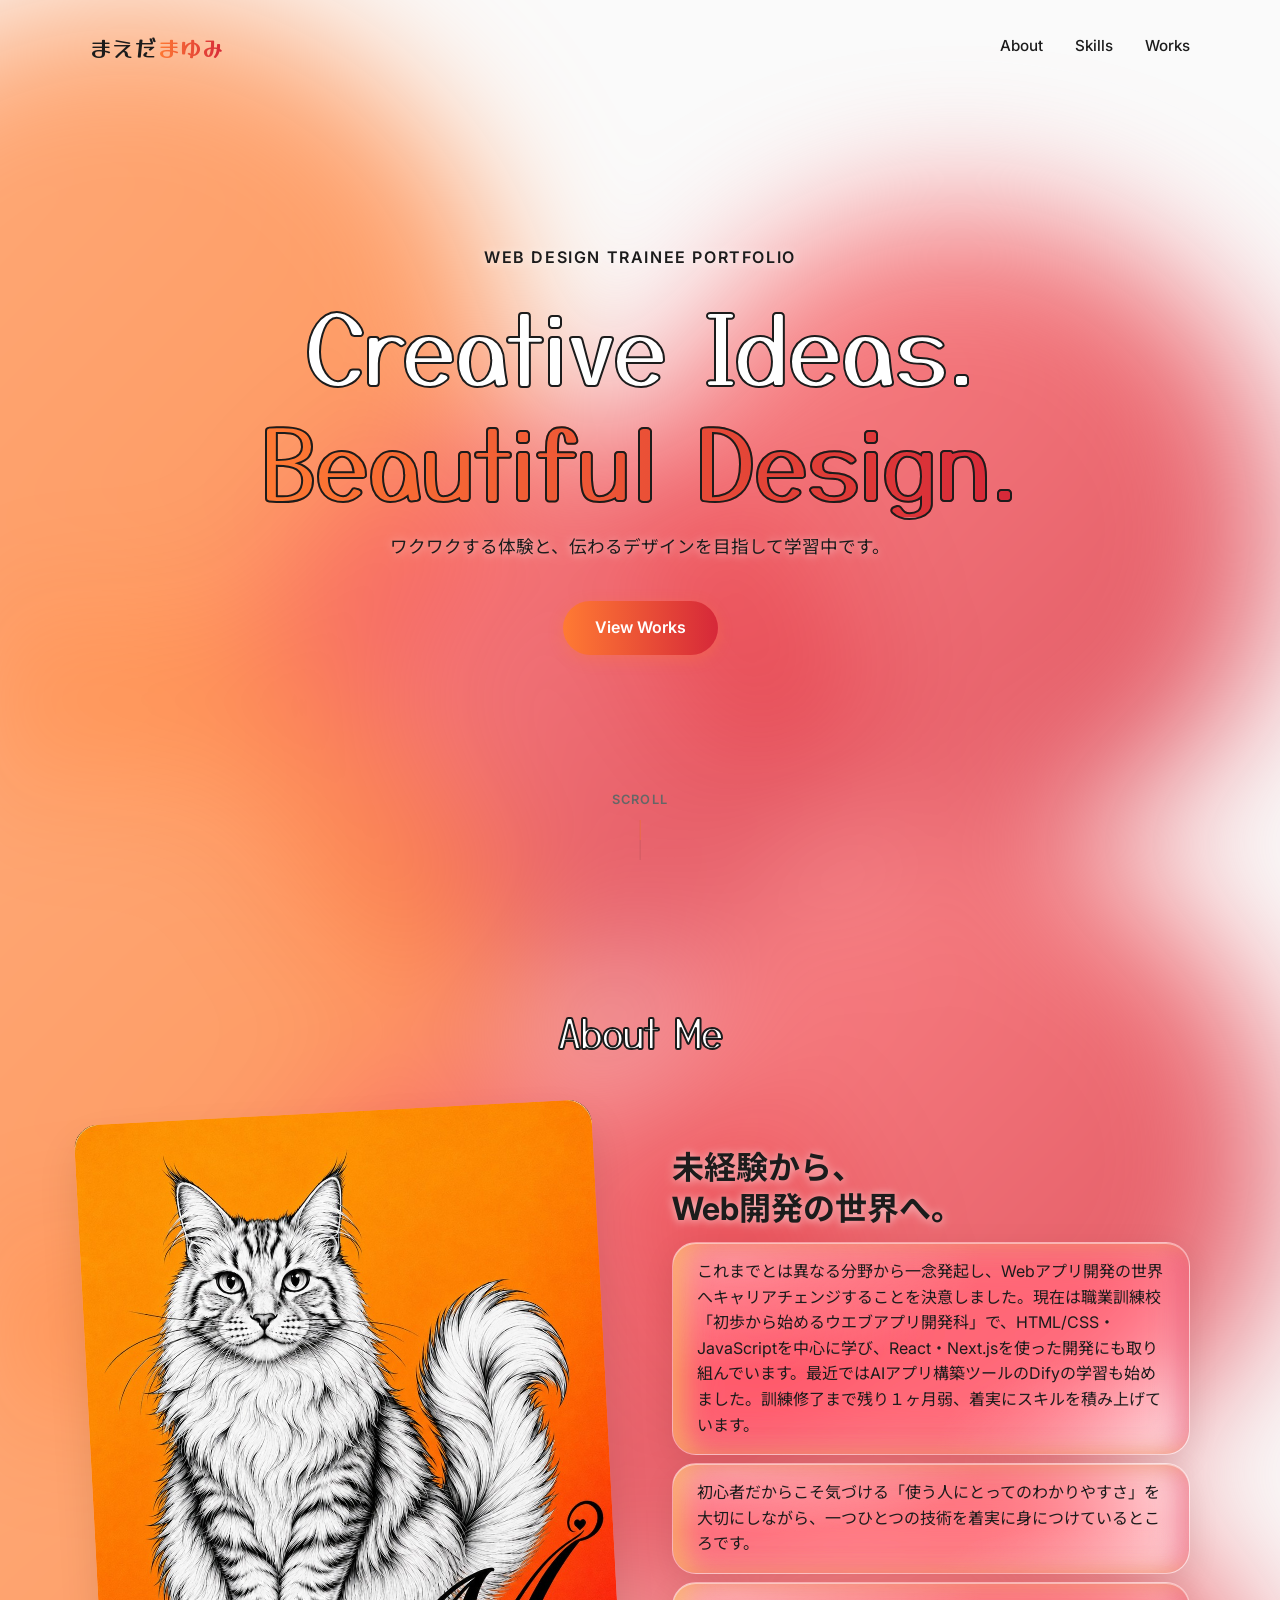
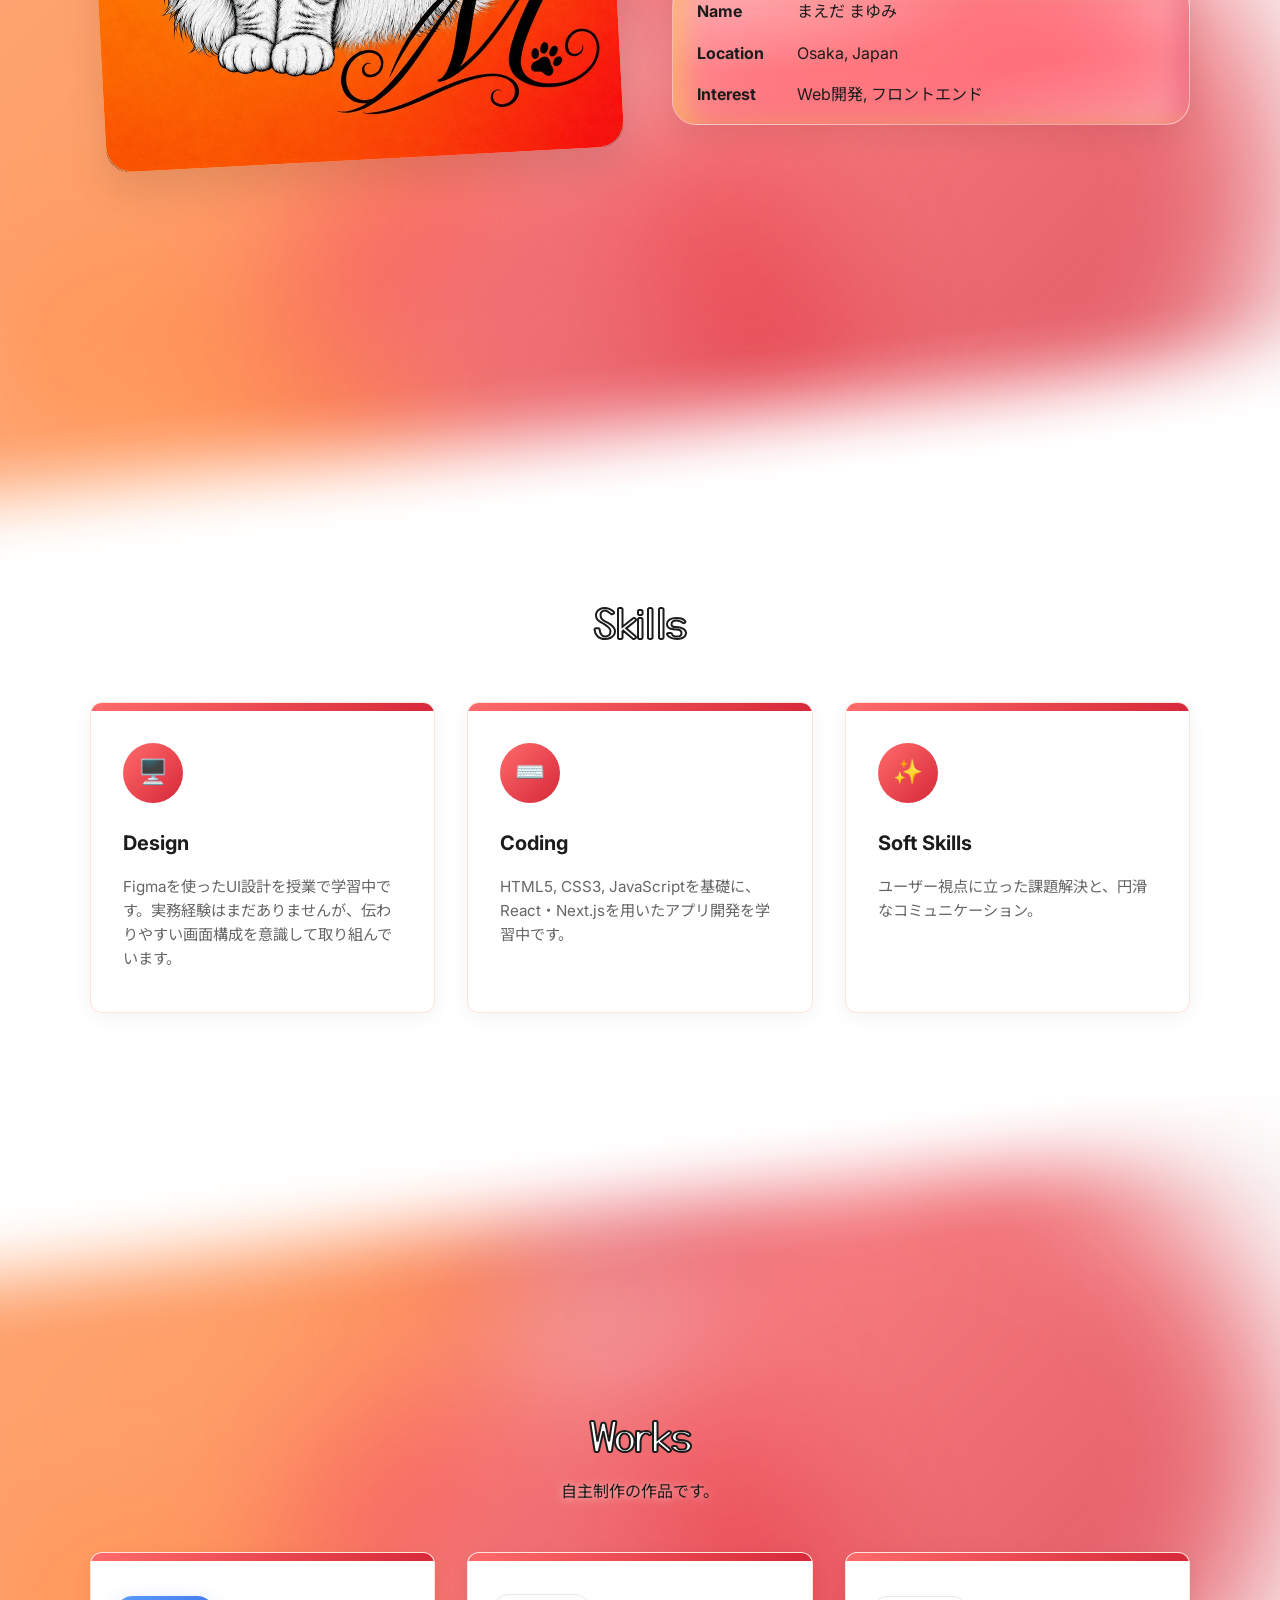
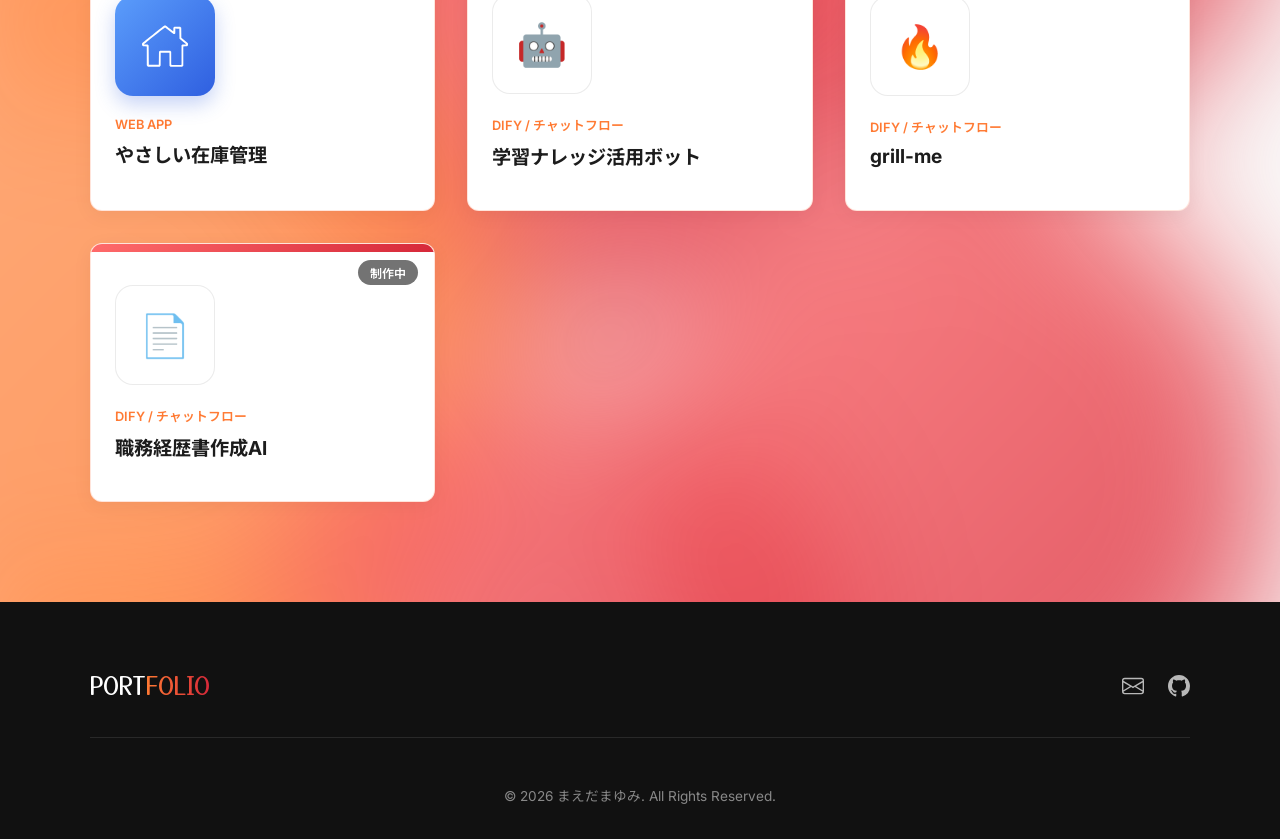
==== commit 88ad63be: "Skills見出しを縁取り文字に統一、Hero見出しを可変サイズに Skills見出しにも.text-outlineを適用し、About Me/Worksと同じ縁取り スタイル（塗り・太さ・輪郭色）に" ====
--- a/index.html
+++ b/index.html
@@ -136,7 +136,7 @@
       </section>
       <section class="section skills" id="skills">
         <div class="container fade-in scroll-trigger">
-          <h2 class="section-title">Skills</h2>
+          <h2 class="section-title text-outline">Skills</h2>
           <div class="skills-grid">
             <div class="skill-card">
               <div class="skill-icon gradient-circle">🖥️</div>
--- a/style.css
+++ b/style.css
@@ -845,10 +845,20 @@
   -webkit-text-stroke: 2px var(--color-text-main);
 }
 
-/* ヒーロータイトルはモバイルではやや小さく */
+/* ヒーロータイトル。画面幅に応じて滑らかに文字サイズが変わるよう
+   clamp(最小値, 画面幅に連動する推奨値, 最大値)を使っている
+   （固定のブレークポイントで段階的に切り替わる従来方式だと、
+   768px/1024pxの境界でサイズがカクッと変わってしまうため）。
+   最大値の6remは、.hero-contentの横幅(800px、左右padding 20pxずつ差引後
+   760px)の中に長い方の行「Beautiful Design.」が収まる上限を実測して
+   決めている（これを超えると単語の間で改行され、2行のレイアウトが
+   崩れてしまう）。推奨値は「375px幅で2.8rem（今までのモバイル基準と
+   同じ）、1000px幅で6rem」になるよう逆算した一次関数（0.88rem+8.19vw）。
+   狭い画面では最小値2.8remで下げ止まり、約1000px以降は最大値6remで
+   頭打ちになる。 */
 .hero-title {
   font-family: var(--font-accent);
-  font-size: 2.8rem;
+  font-size: clamp(2.8rem, 0.88rem + 8.19vw, 6rem);
   font-weight: 400;
   line-height: 1.2;
   margin-bottom: 1rem;
@@ -932,7 +942,10 @@
   }
 
   .hero-title {
-    padding: 0.75rem 1.5rem;
+    /* 横幅に連動するclampのままだと、横長で縦が短い画面（ランドスケープの
+       タブレット等）では文字が育ちすぎて縦方向がさらに窮屈になるため、
+       縦が短い画面では固定の小さめサイズに固定する。 */
+    font-size: 2.5rem;
   }
 
   .hero-desc {
@@ -950,18 +963,8 @@
 }
 
 @media screen and (min-width: 768px) {
-  .hero-title {
-    font-size: 4rem; /* タブレットではタイトルを大きく */
-  }
-
   .hero-desc {
     font-size: 1.1rem;
-  }
-}
-
-@media screen and (min-width: 1024px) {
-  .hero-title {
-    font-size: 4.5rem; /* PCではさらに大きなタイトル */
   }
 }
 
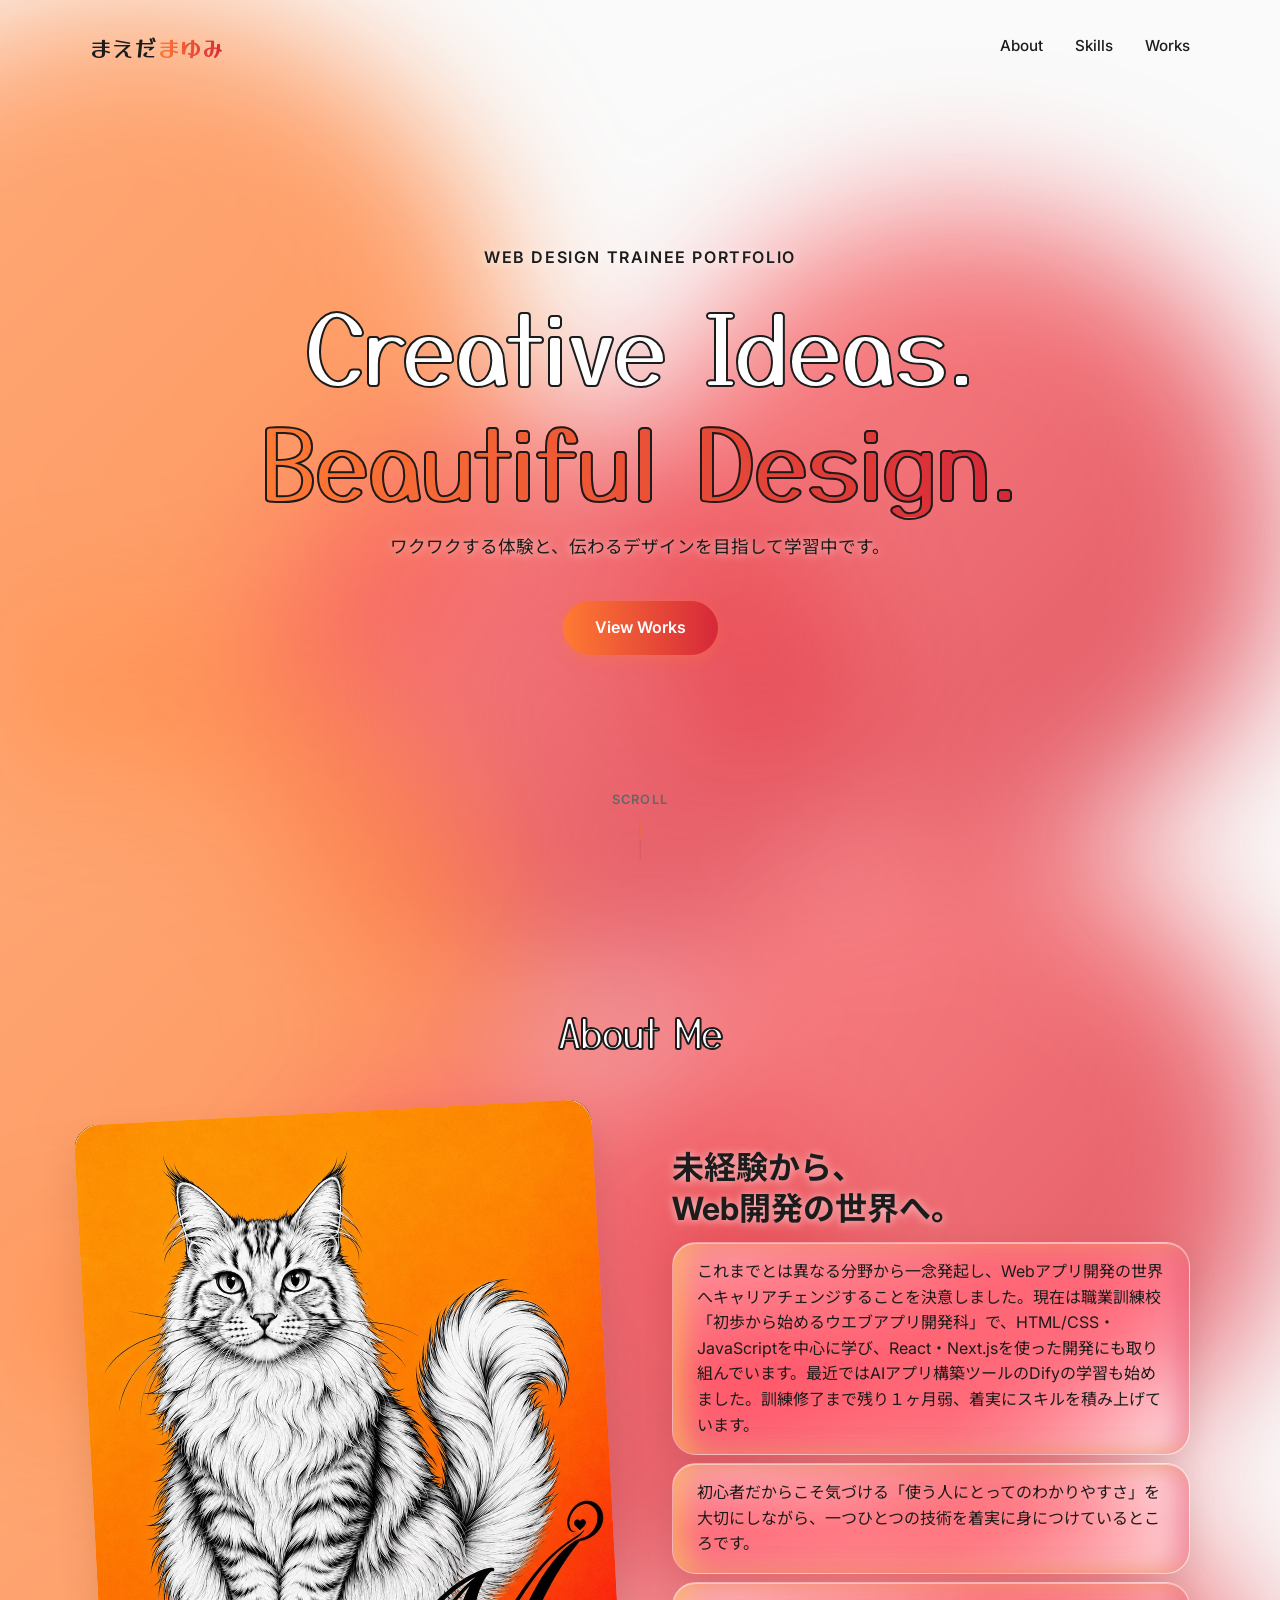
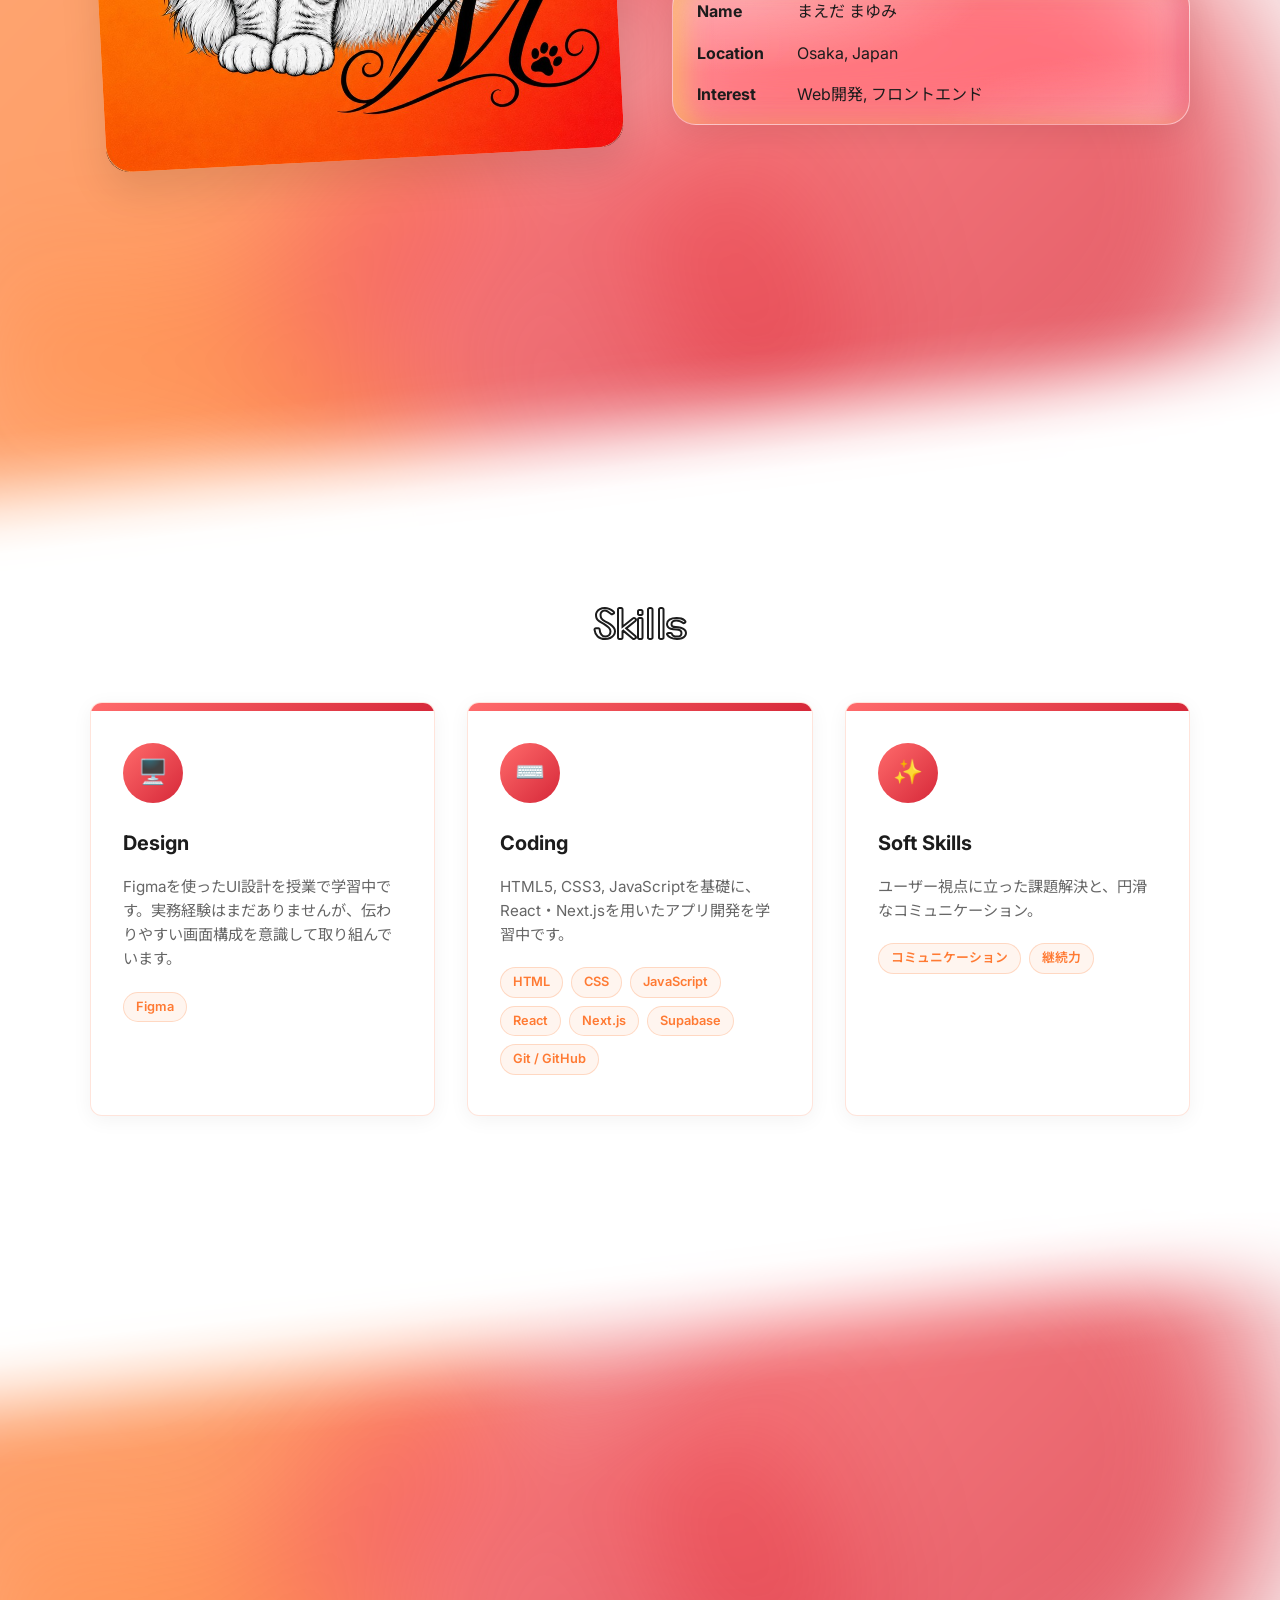
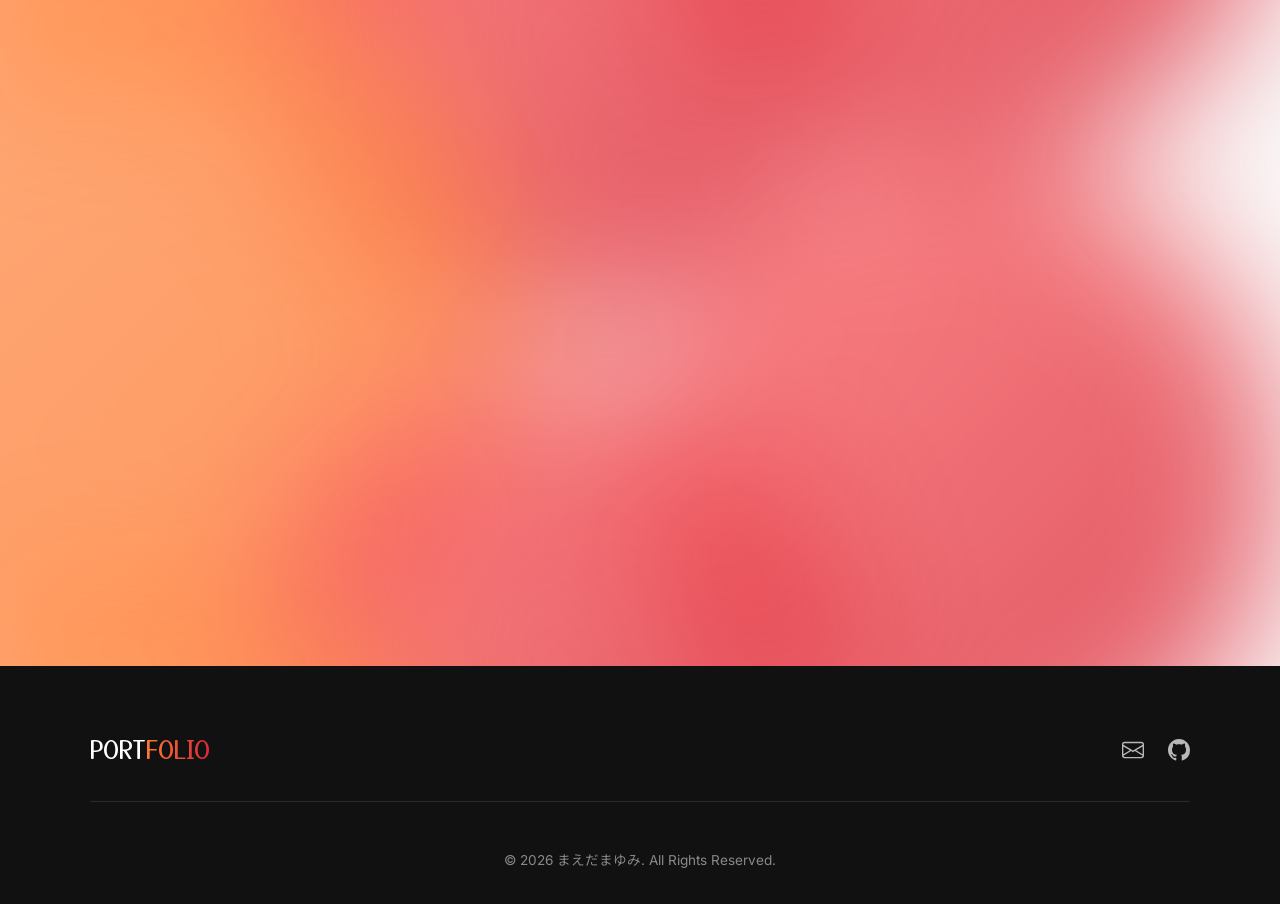
==== commit 994355e8: "Skillsカードに具体的な技術名のタグを追加 Design/Coding/Soft Skillsの各.skill-cardに.skill-tags（チップ形式の 技術名一覧）を追加。タグ数が多いCo" ====
--- a/index.html
+++ b/index.html
@@ -144,6 +144,9 @@
               <p class="skill-desc">
                 Figmaを使ったUI設計を授業で学習中です。実務経験はまだありませんが、伝わりやすい画面構成を意識して取り組んでいます。
               </p>
+              <div class="skill-tags">
+                <span class="skill-tag">Figma</span>
+              </div>
             </div>
             <div class="skill-card">
               <div class="skill-icon gradient-circle">⌨️</div>
@@ -151,6 +154,15 @@
               <p class="skill-desc">
                 HTML5, CSS3, JavaScriptを基礎に、React・Next.jsを用いたアプリ開発を学習中です。
               </p>
+              <div class="skill-tags">
+                <span class="skill-tag">HTML</span>
+                <span class="skill-tag">CSS</span>
+                <span class="skill-tag">JavaScript</span>
+                <span class="skill-tag">React</span>
+                <span class="skill-tag">Next.js</span>
+                <span class="skill-tag">Supabase</span>
+                <span class="skill-tag">Git / GitHub</span>
+              </div>
             </div>
             <div class="skill-card">
               <div class="skill-icon gradient-circle">✨</div>
@@ -158,6 +170,10 @@
               <p class="skill-desc">
                 ユーザー視点に立った課題解決と、円滑なコミュニケーション。
               </p>
+              <div class="skill-tags">
+                <span class="skill-tag">コミュニケーション</span>
+                <span class="skill-tag">継続力</span>
+              </div>
             </div>
           </div>
         </div>
--- a/style.css
+++ b/style.css
@@ -1163,6 +1163,25 @@
   font-size: 0.95rem;
 }
 
+/* 各カードの説明文の下に並ぶ、具体的な技術名のタグ（チップ）一覧 */
+.skill-tags {
+  display: flex;
+  flex-wrap: wrap;
+  gap: 0.5rem;
+  margin-top: 1.25rem;
+}
+
+.skill-tag {
+  font-size: 0.8rem;
+  font-weight: 600;
+  color: var(--color-primary);
+  background: rgba(255, 122, 51, 0.08);
+  border: 1px solid rgba(255, 122, 51, 0.24);
+  padding: 4px 12px;
+  border-radius: 20px;
+  white-space: nowrap;
+}
+
 @media screen and (min-width: 1024px) {
   /* PCでは余白をもう少し広げます */
   .skills-grid {
@@ -1334,6 +1353,46 @@
 .work-title {
   font-size: 1.2rem;
   font-weight: 700;
+}
+
+/* 在庫管理アプリだけを目立たせるための特別なカード。
+   worksData の featured: true のとき、JSがこのクラスを追加で付与する。 */
+.work-card--featured {
+  /* auto-fitのグリッドの中で、このカードだけ1行まるごと占有させる */
+  grid-column: 1 / -1;
+  aspect-ratio: auto;
+  min-height: 180px;
+  /* アイコンとテキストを縦積みではなく横並びに */
+  display: flex;
+  align-items: center;
+  gap: 1.5rem;
+}
+
+.work-card--featured > .icon-square,
+.work-card--featured > .work-photo {
+  margin-bottom: 0;
+  width: 96px;
+  flex-shrink: 0;
+}
+
+.work-card--featured .work-title {
+  font-size: 1.5rem;
+}
+
+@media screen and (min-width: 768px) {
+  .work-card--featured {
+    min-height: 220px;
+    gap: 2rem;
+  }
+
+  .work-card--featured > .icon-square,
+  .work-card--featured > .work-photo {
+    width: 120px;
+  }
+
+  .work-card--featured .work-title {
+    font-size: 1.75rem;
+  }
 }
 
 @media screen and (min-width: 1024px) {
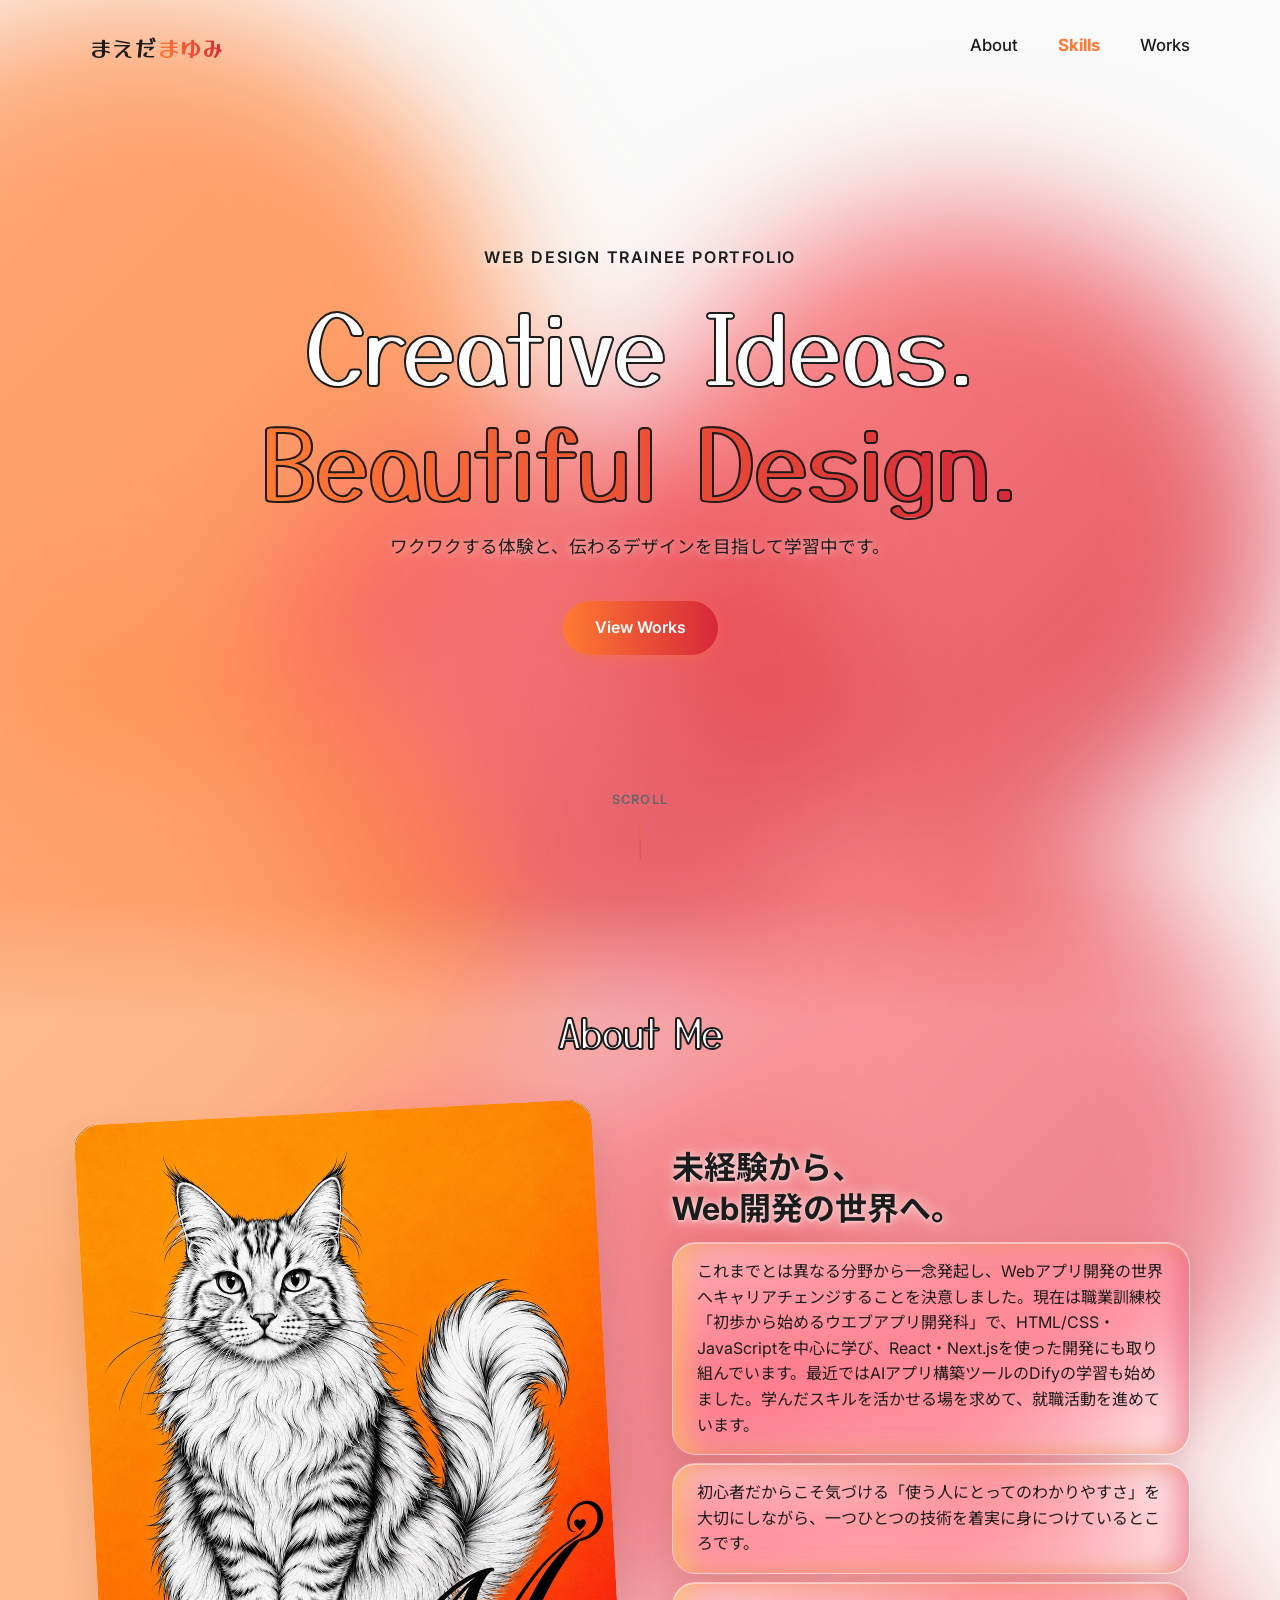
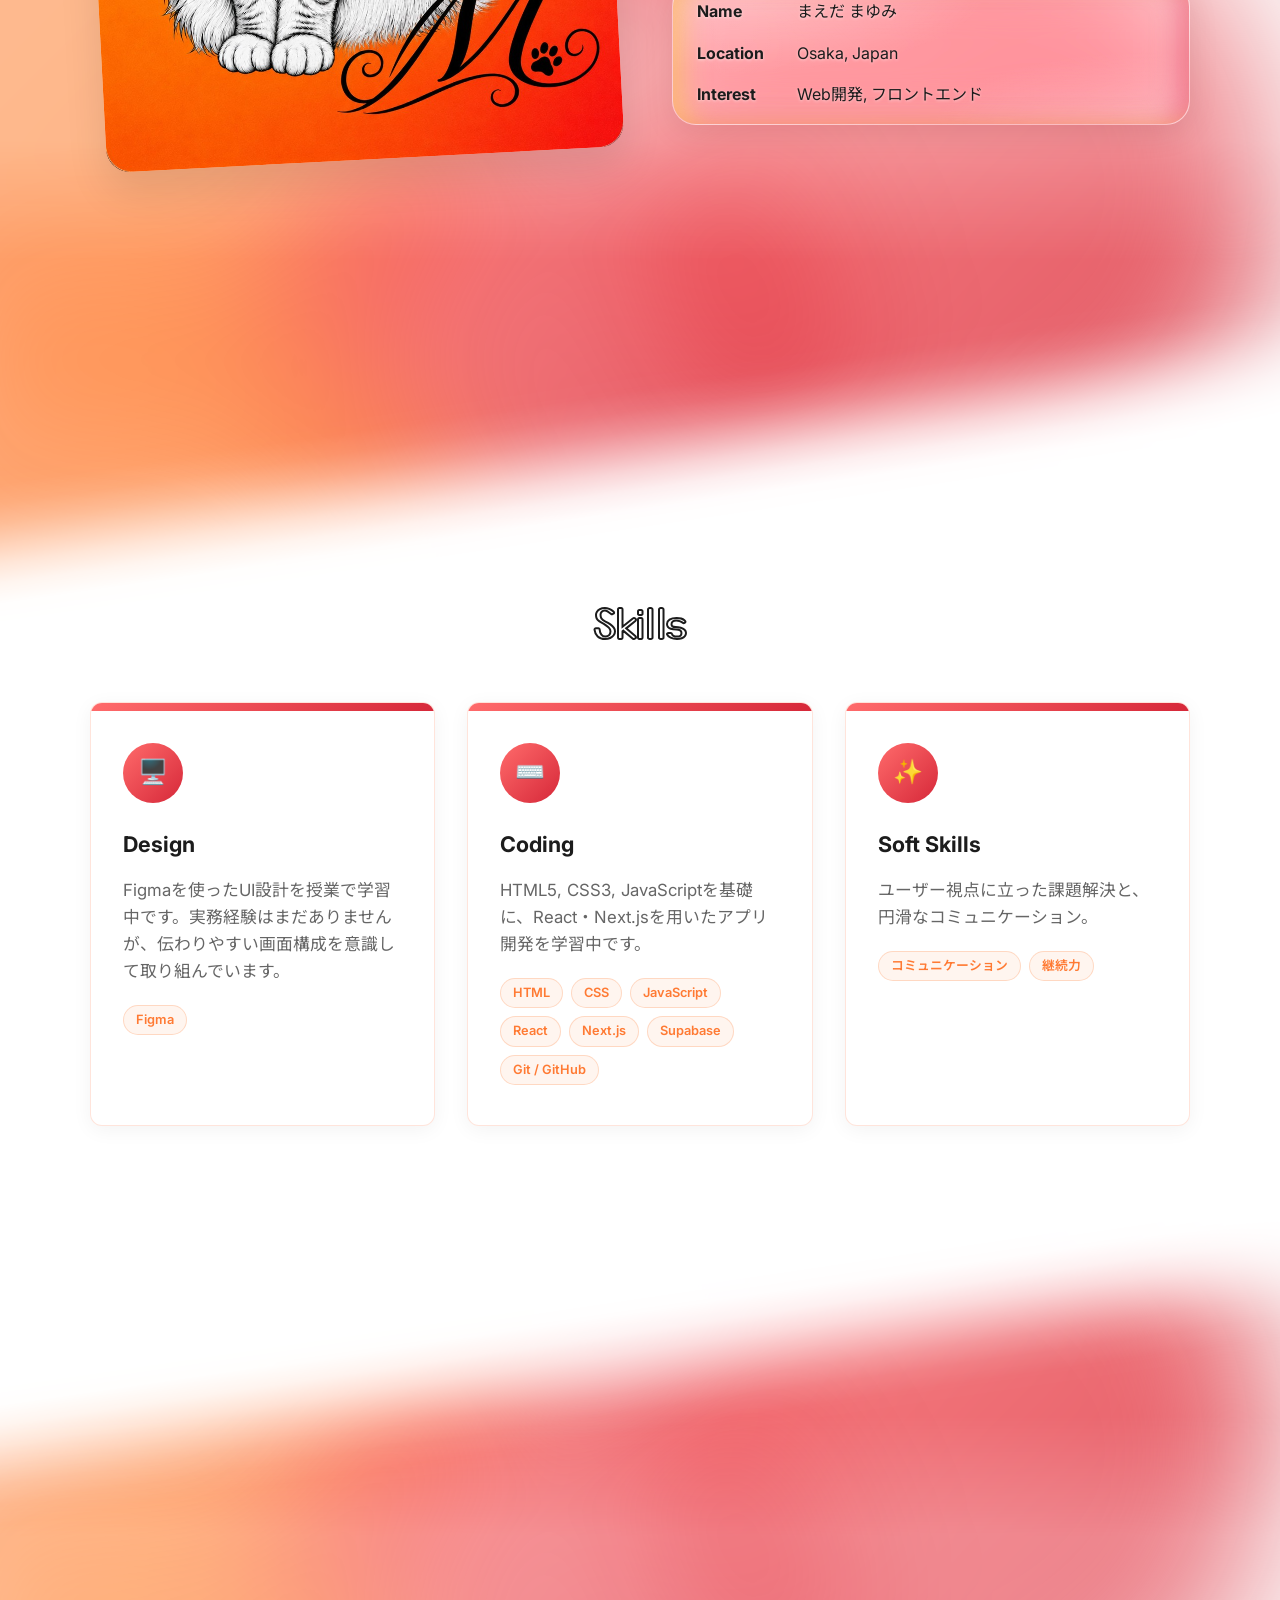
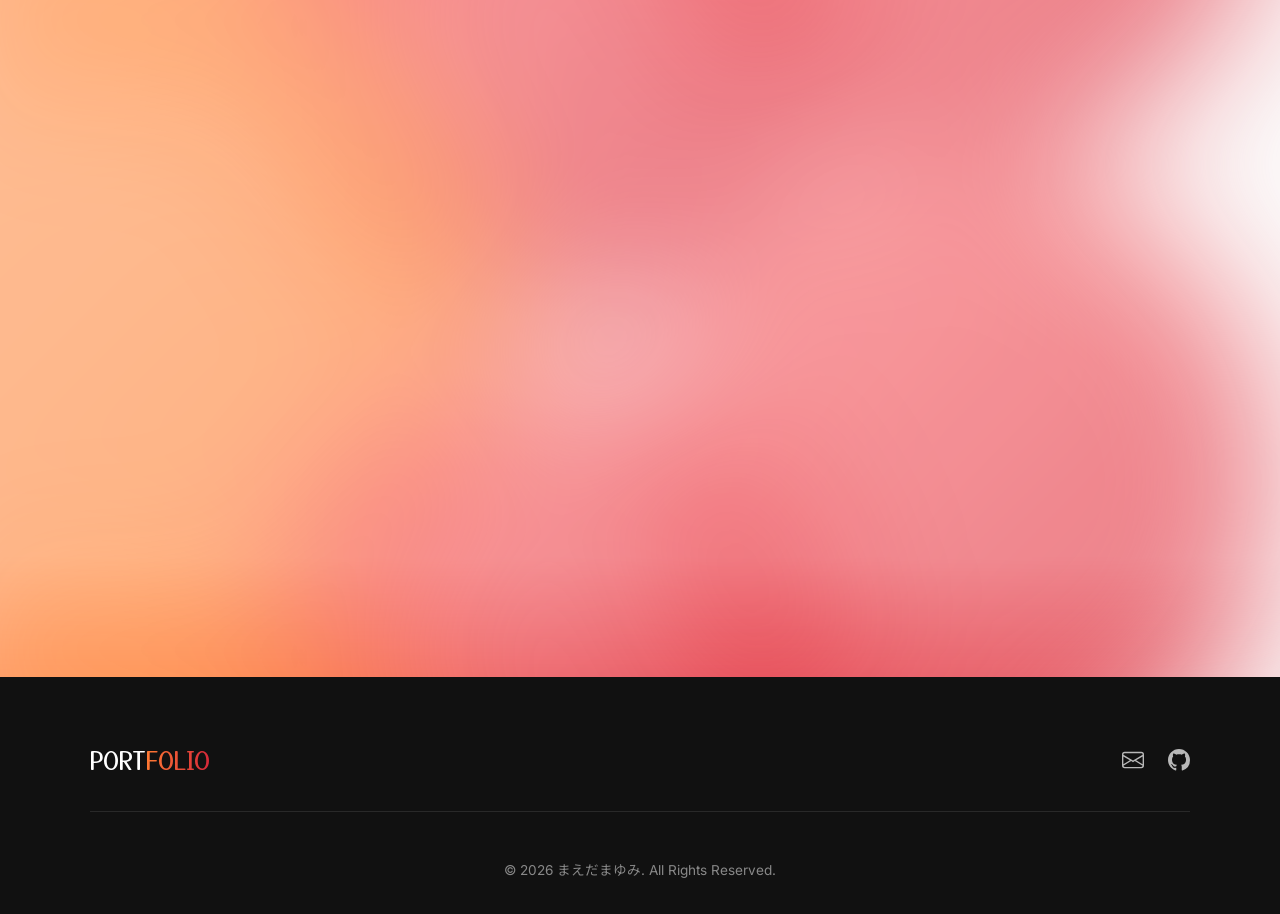
==== commit 82240ab0: "About Me本文1段落目を訓練修了時期から就活中の文言に更新 訓練修了までの残り期間の表記を、学んだスキルを活かす場を 求めて就職活動を進めている旨の文言に差し替え。" ====
--- a/index.html
+++ b/index.html
@@ -115,7 +115,7 @@
             <div class="about-text">
               <h3>未経験から、<br />Web開発の世界へ。</h3>
               <p class="glass-panel">
-                これまでとは異なる分野から一念発起し、Webアプリ開発の世界へキャリアチェンジすることを決意しました。現在は職業訓練校「初歩から始めるウエブアプリ開発科」で、HTML/CSS・JavaScriptを中心に学び、React・Next.jsを使った開発にも取り組んでいます。最近ではAIアプリ構築ツールのDifyの学習も始めました。訓練修了まで残り１ヶ月弱、着実にスキルを積み上げています。
+                これまでとは異なる分野から一念発起し、Webアプリ開発の世界へキャリアチェンジすることを決意しました。現在は職業訓練校「初歩から始めるウエブアプリ開発科」で、HTML/CSS・JavaScriptを中心に学び、React・Next.jsを使った開発にも取り組んでいます。最近ではAIアプリ構築ツールのDifyの学習も始めました。学んだスキルを活かせる場を求めて、就職活動を進めています。
               </p>
               <p class="glass-panel">
                 初心者だからこそ気づける「使う人にとってのわかりやすさ」を大切にしながら、一つひとつの技術を着実に身につけているところです。
--- a/style.css
+++ b/style.css
@@ -163,7 +163,7 @@
    打ち消している。 */
 .works-subtitle {
   color: var(--color-text-main);
-  text-shadow: 0 1px 10px rgba(255, 255, 255, 0.7);
+  text-shadow: 0 1px 14px rgba(255, 255, 255, 0.85), 0 1px 3px rgba(255, 255, 255, 0.6);
   display: table;
   margin-left: auto;
   margin-right: auto;
@@ -379,6 +379,13 @@
 }
 .nav-item a:hover {
   color: var(--color-primary);
+}
+
+/* 現在スクロール中のセクションに対応するナビリンクを強調表示する
+   （script.jsのIntersectionObserverが.activeクラスを付け外しする） */
+.nav-item a.active {
+  color: var(--color-primary);
+  font-weight: 700;
 }
 
 /* ===== ハンバーガーメニューボタン =====
@@ -479,11 +486,11 @@
 
   .nav-list {
     flex-direction: row; /* 縦並び → 横並びに */
-    gap: 2rem;
+    gap: 2.5rem;
   }
 
   .nav-item a {
-    font-size: 0.95rem; /* モバイルの 1.5rem から通常サイズに戻す */
+    font-size: 1.05rem; /* モバイルの 1.5rem から通常サイズに戻す */
   }
 }
 
@@ -977,6 +984,20 @@
    grid-template-columns で列の構成を指定します。
    モバイルファーストなので、まず1列（縦積み）で表示します。
 */
+/* .about::before（背景の赤みを和らげる薄い白のオーバーレイ）の
+   z-index基準を作るため、position: relativeを付ける
+   （.aboutセクション自体はposition指定がなくstatic=通常のスタッキング
+   コンテキストのため）。z-indexは.site-bg(-1)より手前・
+   コンテンツより奥にするため0にする。 */
+.about {
+  position: relative;
+}
+
+.about .container {
+  position: relative;
+  z-index: 1;
+}
+
 .about-grid {
   display: grid;
   /* モバイル時：1fr（1列）で縦に積み重ねます */
@@ -1017,7 +1038,7 @@
   /* ガラスパネルを外し、オレンジ〜レッドの背景に直接乗せているため、
      白のtext-shadowを添えて薄い背景色の上でも輪郭を保つ
      （色自体はbodyから継承した--color-text-mainのまま） */
-  text-shadow: 0 1px 10px rgba(255, 255, 255, 0.7);
+  text-shadow: 0 1px 14px rgba(255, 255, 255, 0.85), 0 1px 3px rgba(255, 255, 255, 0.6);
   margin-bottom: 0.75rem;
 }
 
@@ -1071,6 +1092,11 @@
   color: var(--color-text-main);
 }
 
+.profile-details dt,
+.profile-details dd {
+  text-shadow: 0 1px 3px rgba(255, 255, 255, 0.5);
+}
+
 @media screen and (min-width: 768px) {
   /* タブレット以上では画像の幅制限を解除 */
   .about-image-wrapper {
@@ -1153,14 +1179,14 @@
 }
 
 .skill-name {
-  font-size: 1.25rem;
+  font-size: 1.35rem;
   margin-bottom: 1rem;
   font-weight: 700;
 }
 
 .skill-desc {
   color: var(--color-text-muted);
-  font-size: 0.95rem;
+  font-size: 1.05rem;
 }
 
 /* 各カードの説明文の下に並ぶ、具体的な技術名のタグ（チップ）一覧 */
@@ -1197,6 +1223,48 @@
    10. Works Section
    制作実績セクション
 */
+.works {
+  position: relative;
+}
+
+/* About Me/Works背景の赤みを少し和らげる、薄い白のオーバーレイ。
+   単純なalpha合成だと濃淡に関わらず均一に白っぽくなってしまうため、
+   mix-blend-mode: soft-lightで、明るい/薄い部分は柔らかく持ち上がる
+   一方、赤みが濃い部分（オーブの中心付近）は元の濃さがほぼ保たれる
+   ようにしている。
+   また、セクション上下端でオーバーレイが急に始まる/終わることで
+   くっきりした線に見えてしまうのを防ぐため、mask-imageで上下120px
+   をかけてtransparentへなめらかにフェードさせている。 */
+.about::before,
+.works::before {
+  content: '';
+  position: absolute;
+  inset: 0;
+  background: rgba(255, 255, 255, 0.55);
+  mix-blend-mode: soft-light;
+  pointer-events: none;
+  z-index: 0;
+  mask-image: linear-gradient(
+    to bottom,
+    transparent 0,
+    rgba(0, 0, 0, 1) 120px,
+    rgba(0, 0, 0, 1) calc(100% - 120px),
+    transparent 100%
+  );
+  -webkit-mask-image: linear-gradient(
+    to bottom,
+    transparent 0,
+    rgba(0, 0, 0, 1) 120px,
+    rgba(0, 0, 0, 1) calc(100% - 120px),
+    transparent 100%
+  );
+}
+
+.works .container {
+  position: relative;
+  z-index: 1;
+}
+
 .works-grid {
   display: grid;
   /* スキルグリッドと同様に auto-fit で列数を自動調整（PCでは1行に2〜3枚程度収まる幅） */
@@ -1355,6 +1423,25 @@
   font-weight: 700;
 }
 
+/* 各Worksカードのタイトル下に並ぶ、使用技術のタグ一覧 */
+.work-tags {
+  display: flex;
+  flex-wrap: wrap;
+  gap: 0.4rem;
+  margin-top: 0.6rem;
+}
+
+.work-tag {
+  font-size: 0.7rem;
+  font-weight: 600;
+  color: var(--color-primary);
+  background: rgba(255, 122, 51, 0.08);
+  border: 1px solid rgba(255, 122, 51, 0.24);
+  padding: 3px 10px;
+  border-radius: 20px;
+  white-space: nowrap;
+}
+
 /* 在庫管理アプリだけを目立たせるための特別なカード。
    worksData の featured: true のとき、JSがこのクラスを追加で付与する。 */
 .work-card--featured {
@@ -1379,6 +1466,10 @@
   font-size: 1.5rem;
 }
 
+.work-card--featured .work-tags {
+  margin-top: 0.5rem;
+}
+
 @media screen and (min-width: 768px) {
   .work-card--featured {
     min-height: 220px;
@@ -1392,6 +1483,11 @@
 
   .work-card--featured .work-title {
     font-size: 1.75rem;
+  }
+
+  .work-card--featured .work-tag {
+    font-size: 0.8rem;
+    padding: 4px 12px;
   }
 }
 
@@ -1400,6 +1496,14 @@
   .works-grid {
     grid-template-columns: repeat(auto-fit, minmax(260px, 1fr));
     gap: 2rem;
+  }
+}
+
+@media screen and (min-width: 1024px) {
+  .work-card--featured {
+    max-width: 75%;
+    margin-left: auto;
+    margin-right: auto;
   }
 }
 
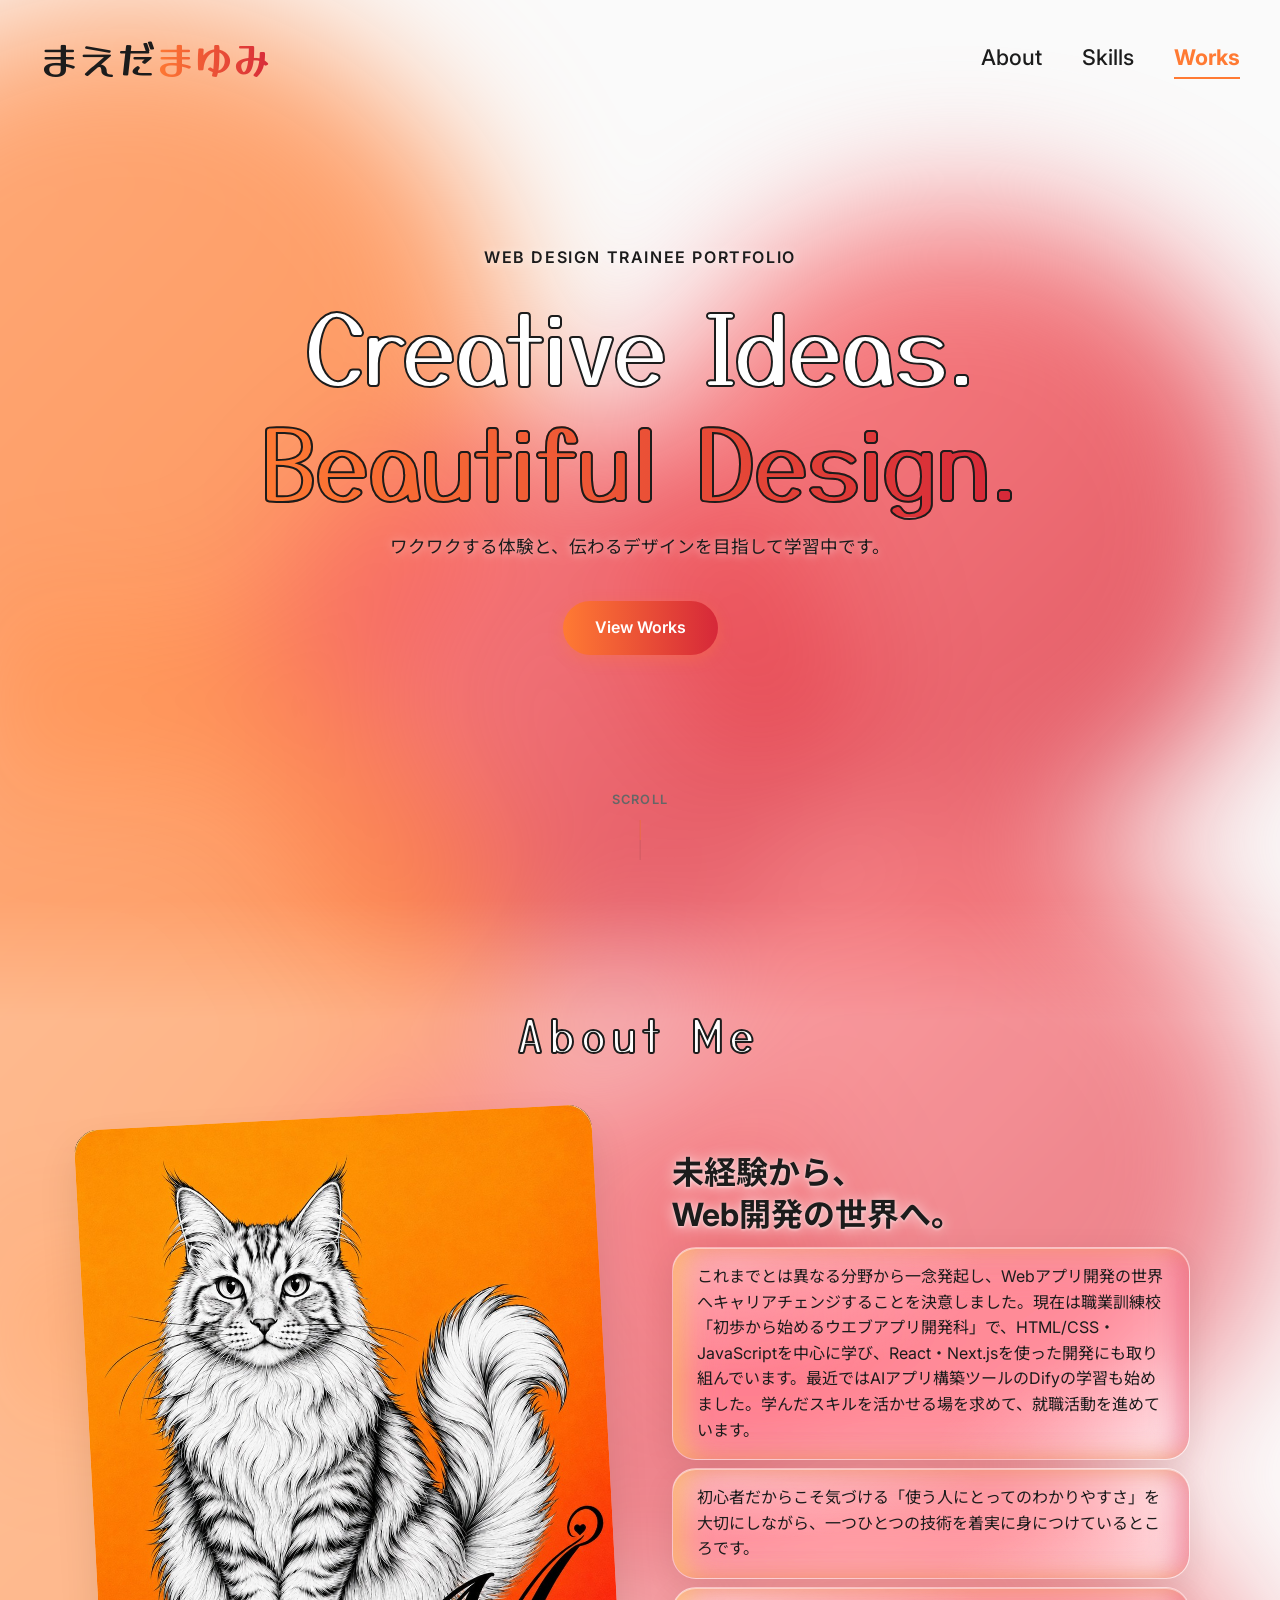
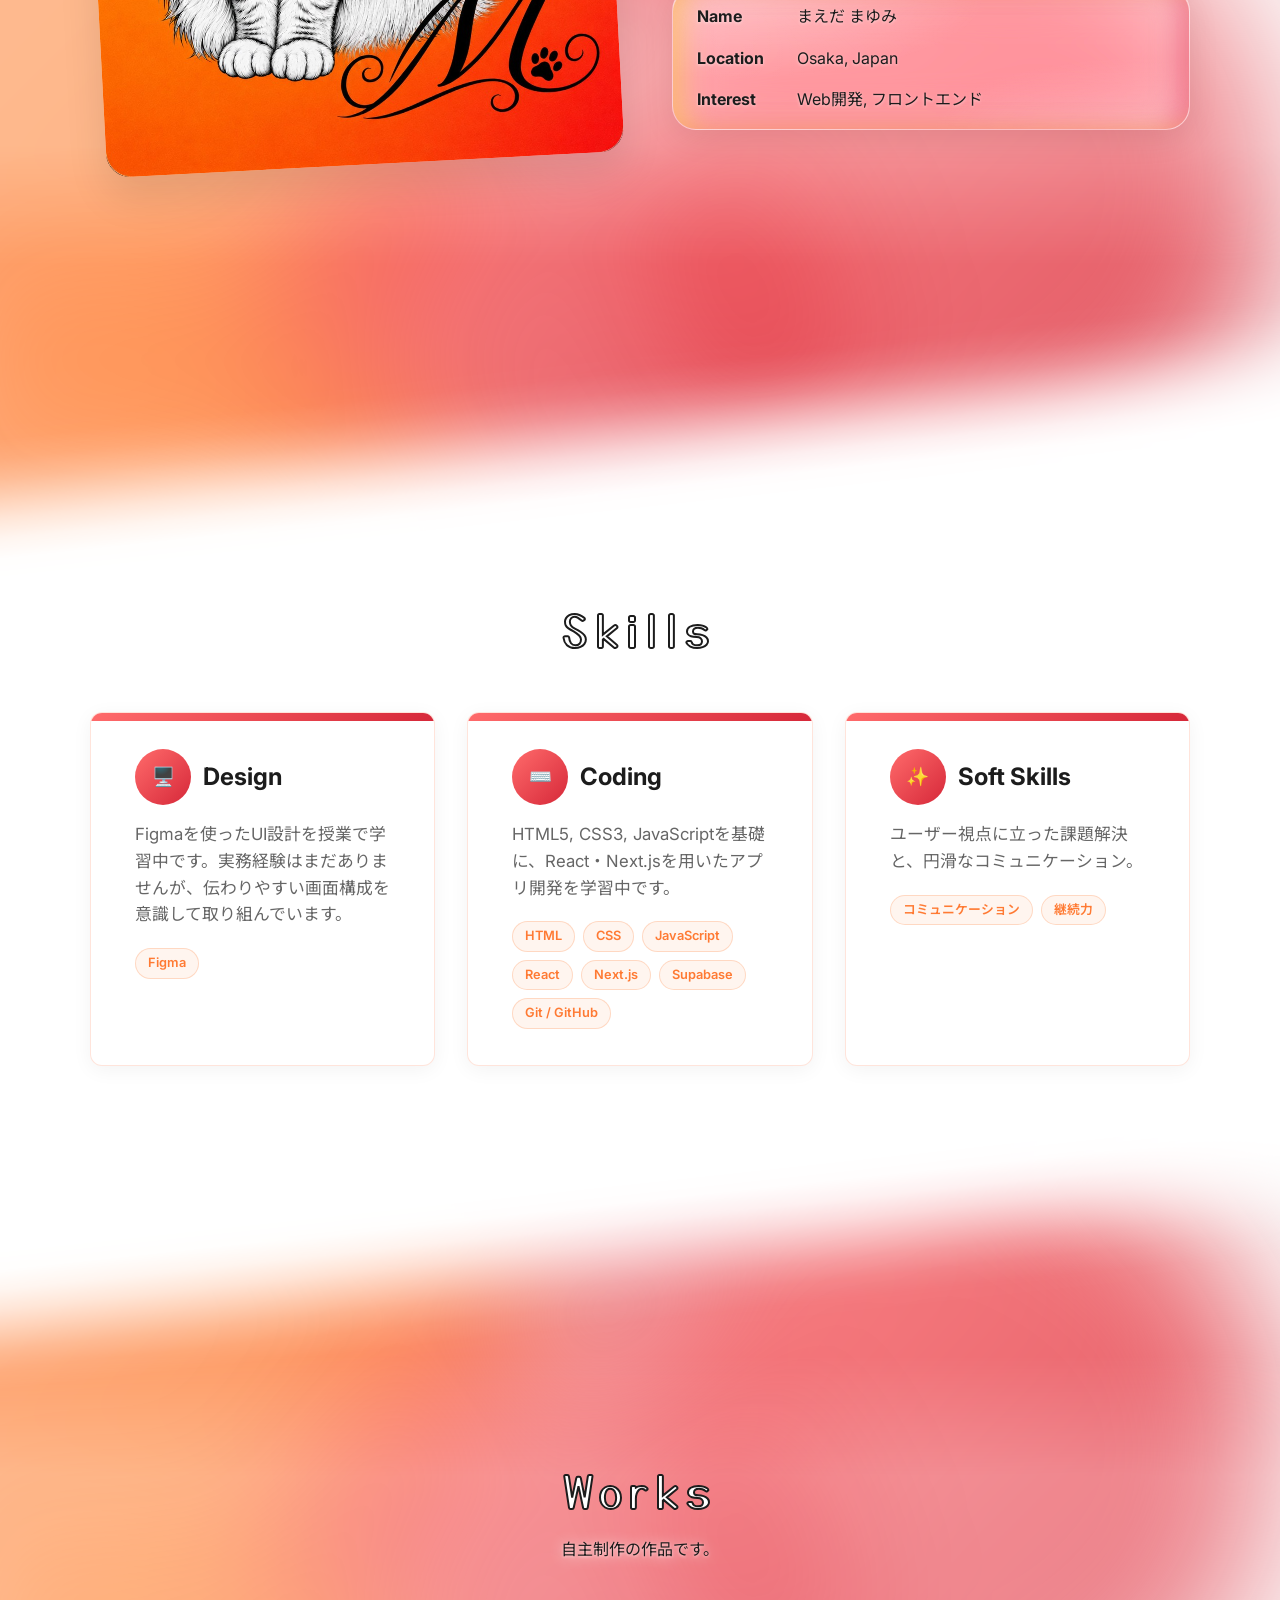
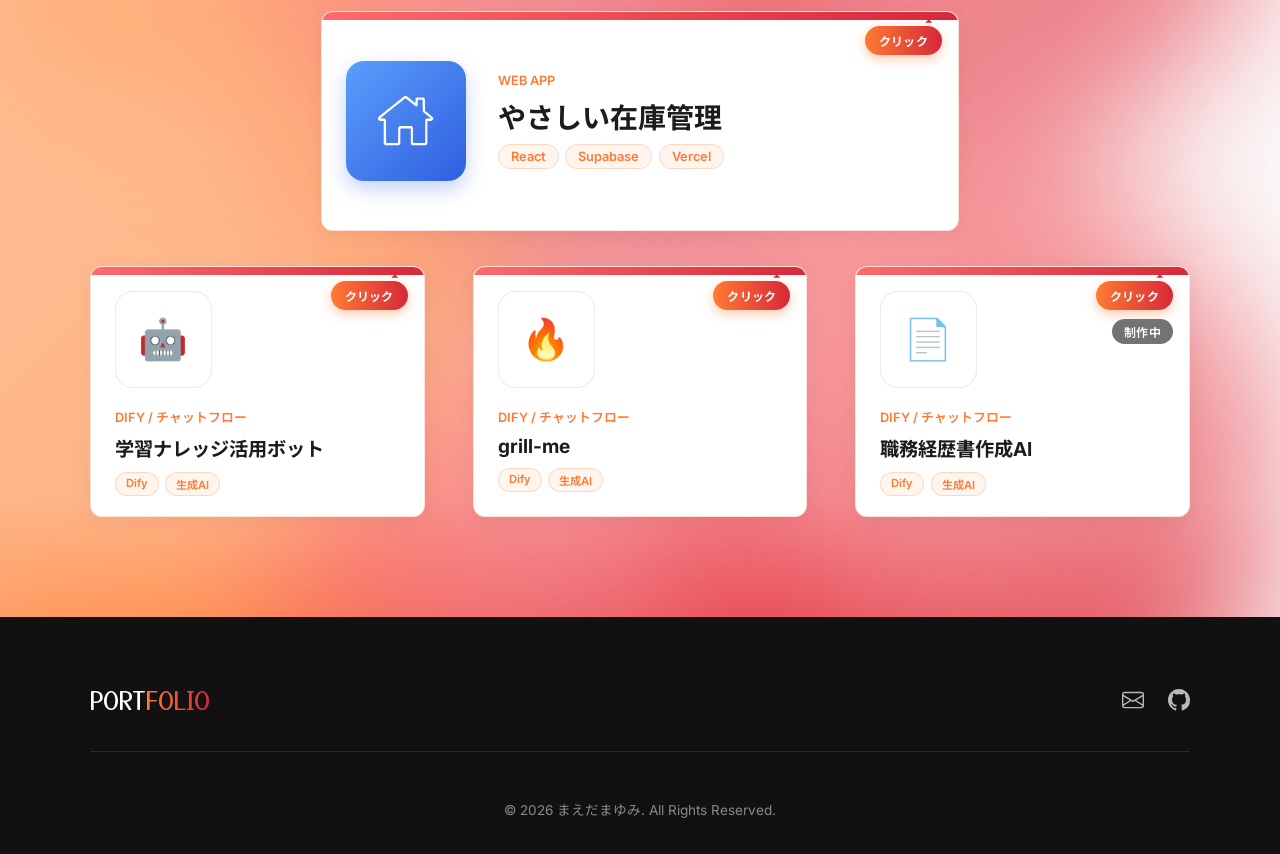
==== commit aa10094e: "Skillsカードのアイコンと見出しを横並びレイアウトに変更 - 各カードにアイコン+見出しをまとめる .skill-header (flex, gap: 0.75rem) を追加 - アイコンサイズ" ====
--- a/index.html
+++ b/index.html
@@ -139,8 +139,10 @@
           <h2 class="section-title text-outline">Skills</h2>
           <div class="skills-grid">
             <div class="skill-card">
-              <div class="skill-icon gradient-circle">🖥️</div>
-              <h4 class="skill-name">Design</h4>
+              <div class="skill-header">
+                <div class="skill-icon gradient-circle">🖥️</div>
+                <h4 class="skill-name">Design</h4>
+              </div>
               <p class="skill-desc">
                 Figmaを使ったUI設計を授業で学習中です。実務経験はまだありませんが、伝わりやすい画面構成を意識して取り組んでいます。
               </p>
@@ -149,8 +151,10 @@
               </div>
             </div>
             <div class="skill-card">
-              <div class="skill-icon gradient-circle">⌨️</div>
-              <h4 class="skill-name">Coding</h4>
+              <div class="skill-header">
+                <div class="skill-icon gradient-circle">⌨️</div>
+                <h4 class="skill-name">Coding</h4>
+              </div>
               <p class="skill-desc">
                 HTML5, CSS3, JavaScriptを基礎に、React・Next.jsを用いたアプリ開発を学習中です。
               </p>
@@ -165,8 +169,10 @@
               </div>
             </div>
             <div class="skill-card">
-              <div class="skill-icon gradient-circle">✨</div>
-              <h4 class="skill-name">Soft Skills</h4>
+              <div class="skill-header">
+                <div class="skill-icon gradient-circle">✨</div>
+                <h4 class="skill-name">Soft Skills</h4>
+              </div>
               <p class="skill-desc">
                 ユーザー視点に立った課題解決と、円滑なコミュニケーション。
               </p>
--- a/style.css
+++ b/style.css
@@ -126,7 +126,7 @@
   font-weight: 400;
   text-align: center;
   margin-bottom: 3rem;
-  letter-spacing: -0.02em;
+  letter-spacing: 0.18em;
 }
 
 /* About Meの見出しは.text-outline（縁取り文字）を使っている。文字幅に
@@ -208,7 +208,7 @@
   }
 
   .section-title {
-    font-size: 2.5rem; /* 文字も大きく */
+    font-size: 2.7rem; /* 文字も大きく */
   }
 }
 
@@ -333,8 +333,11 @@
   left: 0;
   width: 100%;
   z-index: 100;
-  padding: 20px 0;
-  transition: var(--transition);
+  padding: 24px 0;
+  box-shadow: none; /* 通常時は影なし。.scrolledで付く影をtransitionで滑らかに出すための起点 */
+  transition:
+    var(--transition),
+    box-shadow 0.2s ease;
 }
 
 /* スクロール時にJavaScriptで付与される .scrolled クラスのスタイル
@@ -342,15 +345,15 @@
 .header.scrolled {
   background: rgba(255, 255, 255, 0.75);
   backdrop-filter: blur(10px);
-  padding: 15px 0;
-  box-shadow: 0 2px 10px rgba(0, 0, 0, 0.06);
+  padding: 18px 0;
+  box-shadow: 0 2px 12px rgba(0, 0, 0, 0.08);
   border-bottom: 1px solid var(--color-border);
 }
 
 /* ヘッダーの内部レイアウト（ロゴとナビを両端に配置） */
 .header-inner {
-  width: 90%;
-  max-width: 1100px;
+  width: 94%;
+  max-width: 1200px;
   margin: 0 auto;
   display: flex; /* flexboxで横並びに */
   justify-content: space-between; /* ロゴとナビを両端に */
@@ -360,7 +363,7 @@
 /* サイトロゴ */
 .logo a {
   font-family: var(--font-accent);
-  font-size: 1.5rem;
+  font-size: 2.1rem;
   font-weight: 400;
   letter-spacing: 0.05em;
   white-space: nowrap;
@@ -374,11 +377,31 @@
 }
 
 .nav-item a {
+  position: relative; /* 下線（::after）の位置基準 */
+  display: inline-block;
   font-weight: 500;
   font-size: 1.5rem; /* モバイルのナビリンクは大きく表示 */
 }
 .nav-item a:hover {
   color: var(--color-primary);
+}
+
+/* ホバー時に左から右へ伸びる下線。scaleX(0)→scaleX(1)をtransformでアニメーションさせる */
+.nav-item a::after {
+  content: '';
+  position: absolute;
+  left: 0;
+  bottom: -4px;
+  width: 100%;
+  height: 2px;
+  background: var(--color-primary);
+  transform: scaleX(0);
+  transform-origin: left;
+  transition: transform 0.25s ease;
+}
+
+.nav-item a:hover::after {
+  transform: scaleX(1);
 }
 
 /* 現在スクロール中のセクションに対応するナビリンクを強調表示する
@@ -386,6 +409,11 @@
 .nav-item a.active {
   color: var(--color-primary);
   font-weight: 700;
+}
+
+/* activeなリンクの下線は常時表示のまま（ホバーの有無に関わらず） */
+.nav-item a.active::after {
+  transform: scaleX(1);
 }
 
 /* ===== ハンバーガーメニューボタン =====
@@ -490,7 +518,11 @@
   }
 
   .nav-item a {
-    font-size: 1.05rem; /* モバイルの 1.5rem から通常サイズに戻す */
+    font-size: 1.35rem; /* モバイルの 1.5rem から通常サイズに戻す */
+  }
+
+  .logo a {
+    font-size: 2.6rem;
   }
 }
 
@@ -1128,7 +1160,7 @@
 */
 .skills-grid {
   display: grid;
-  grid-template-columns: repeat(auto-fit, minmax(280px, 1fr));
+  grid-template-columns: repeat(auto-fit, minmax(340px, 1fr));
   gap: 1.5rem;
 }
 
@@ -1166,21 +1198,29 @@
   height: 10px;
 }
 
+/* アイコンと見出しを横並びにする行 */
+.skill-header {
+  display: flex;
+  align-items: center;
+  gap: 0.75rem;
+  margin-bottom: 1rem;
+}
+
 /* スキルアイコン（グラデーション丸背景。
    Worksカード上部のアクセントライン(.work-card::before)と同じ --grad-cool を
    ここでも直接指定し、両者が確実に同じ値を参照するようにします） */
 .skill-icon {
-  width: 60px;
-  height: 60px;
-  font-size: 1.5rem;
-  margin-bottom: 1.5rem;
+  width: 48px;
+  height: 48px;
+  font-size: 1rem;
+  flex-shrink: 0; /* 見出しが長くてもアイコンが潰れないように */
   color: #fff;
   background: var(--grad-cool);
 }
 
 .skill-name {
   font-size: 1.35rem;
-  margin-bottom: 1rem;
+  margin: 0;
   font-weight: 700;
 }
 
@@ -1215,7 +1255,17 @@
   }
 
   .skill-card {
-    padding: 2.5rem 2rem;
+    padding: 2.25rem 2.75rem;
+  }
+
+  .skill-icon {
+    width: 56px;
+    height: 56px;
+    font-size: 1.15rem;
+  }
+
+  .skill-name {
+    font-size: 1.5rem;
   }
 }
 
@@ -1269,7 +1319,7 @@
   display: grid;
   /* スキルグリッドと同様に auto-fit で列数を自動調整（PCでは1行に2〜3枚程度収まる幅） */
   grid-template-columns: repeat(auto-fit, minmax(260px, 1fr));
-  gap: 1.75rem;
+  gap: 3rem;
 }
 
 /* 作品カード（ボタン要素として実装し、クリックでモーダルを開きます） */
@@ -1315,10 +1365,11 @@
   height: 10px;
 }
 
-/* 「制作中」などのステータスバッジ（カード右上に配置） */
+/* 「制作中」などのステータスバッジ（カード右上に配置）。
+   .work-click-badge と同じ角に来るカードでは重ならないよう、下にずらす。 */
 .work-status-badge {
   position: absolute;
-  top: 16px;
+  top: 52px;
   right: 16px;
   background: rgba(0, 0, 0, 0.55);
   color: #fff;
@@ -1330,6 +1381,46 @@
   letter-spacing: 0.02em;
 }
 
+/* クリック誘導用の吹き出しバッジ（カード右上、常時表示）。
+   .work-card は overflow: hidden のため、カードの外にはみ出す位置（負のtop等）は
+   使わず、カード内側に収めた上でしっぽだけが右上の角を指すようにする。 */
+.work-click-badge {
+  position: absolute;
+  top: 14px;
+  right: 16px;
+  background: var(--grad-brand);
+  color: #fff;
+  font-size: 0.75rem;
+  font-weight: 700;
+  padding: 6px 14px;
+  border-radius: 20px;
+  z-index: 3;
+  letter-spacing: 0.02em;
+  box-shadow: 0 4px 12px rgba(255, 122, 51, 0.4);
+  transition: transform 0.3s ease;
+  pointer-events: none; /* カード本体（button）のクリックを妨げない */
+}
+
+/* 吹き出しのしっぽ（カード右上の角を指す小さな三角形。
+   カードの overflow: hidden で切れないよう、バッジの内側に収まる範囲で配置） */
+.work-click-badge::after {
+  content: '';
+  position: absolute;
+  top: -4px;
+  right: 10px;
+  width: 0;
+  height: 0;
+  border-left: 5px solid transparent;
+  border-bottom: 5px solid transparent;
+  border-right: 5px solid #d62839;
+  transform: rotate(-45deg);
+}
+
+/* ホバー時に軽くバウンドしてクリックを誘導する */
+.work-card:hover .work-click-badge {
+  transform: translateY(-3px) scale(1.08);
+}
+
 /* モーダル内のサムネイルラッパー（バッジの位置基準） */
 .modal-thumb-wrapper {
   position: relative;
@@ -1495,15 +1586,20 @@
   /* PCではカード間の余白を少し広げます（カード幅自体は260px程度を維持） */
   .works-grid {
     grid-template-columns: repeat(auto-fit, minmax(260px, 1fr));
-    gap: 2rem;
+    gap: 3rem;
   }
 }
 
 @media screen and (min-width: 1024px) {
   .work-card--featured {
-    max-width: 75%;
+    max-width: 58%;
     margin-left: auto;
     margin-right: auto;
+    /* .works-gridのgap(2rem)はそのままに、featuredカード直下の
+       縦間隔だけを4割ほど詰めるため、負のmargin-bottomで相殺する
+       （0.8rem = 2remの4割）。横方向（3枚のカード同士）の間隔には
+       影響しない。 */
+    margin-bottom: -0.8rem;
   }
 }
 
@@ -1619,7 +1715,7 @@
   width: 100%;
   aspect-ratio: 16/9;
   border-radius: var(--border-radius);
-  margin-bottom: 2rem;
+  margin-bottom: 1.25rem;
   display: block; /* <img> のデフォルト inline による余白を消します */
   object-fit: cover; /* <img> のとき：縦横比を保ちながらエリアを埋めます */
 }
@@ -1629,18 +1725,18 @@
    モーダル内はカード一覧より少し大きめのアイコンサイズにします */
 .modal-thumb-wrapper > .icon-square {
   width: 112px;
-  margin-bottom: 1.5rem;
+  margin-bottom: 1rem;
 }
 
 .modal-content-inner h3 {
   font-size: 1.6rem;
-  margin-bottom: 1rem;
+  margin-bottom: 0.75rem;
 }
 
 .modal-content-inner p {
   color: var(--color-text-muted);
-  margin-bottom: 1.5rem;
-  line-height: 1.8;
+  margin-bottom: 1rem;
+  line-height: 1.65;
 }
 
 /* 説明文中の \n による改行を反映させる */
@@ -1651,7 +1747,7 @@
 /* デモ用パスワードなどの補足テキスト（説明文より控えめに表示） */
 .modal-content-inner p.work-demo-note {
   font-size: 0.85rem;
-  margin-bottom: 1.5rem;
+  margin-bottom: 1rem;
 }
 
 /* ボタンの使い分けを案内する一言（ボタン群のすぐ上に控えめに表示） */
@@ -1665,15 +1761,61 @@
   display: flex;
   gap: 1rem;
   flex-wrap: wrap; /* モバイルで折り返しを許可 */
-  margin-top: 2rem;
+  margin-top: 1.25rem;
+}
+
+/* サンプルデータダウンロードのエリア（ボタン群より控えめなテキストリンク風デザイン） */
+.modal-sample-data {
+  margin-top: 1rem;
+  padding-top: 1rem;
+  border-top: 1px dashed rgba(0, 0, 0, 0.12);
+  display: flex;
+  flex-direction: column;
+}
+
+.modal-sample-data-title {
+  font-size: 0.9rem;
+  font-weight: 600;
+  color: var(--color-text-main);
+  margin: 0 0 0.15rem; /* 説明文との間隔を詰める（以前の約半分） */
+}
+
+.modal-sample-data-desc {
+  font-size: 0.8rem;
+  color: var(--color-text-muted);
+  margin: 0 0 0.5rem;
+}
+
+.sample-data-links {
+  display: flex;
+  flex-direction: column;
+  gap: 1rem; /* リンク同士は他要素より広めに空け、誤タップを防ぐ */
+}
+
+.sample-data-link {
+  display: inline-block;
+  width: fit-content;
+  font-size: 0.85rem;
+  color: var(--color-primary);
+  text-decoration: underline;
+  text-underline-offset: 3px;
+}
+
+.sample-data-link:hover {
+  color: var(--color-text-main);
+}
+
+/* 括弧内の補足だけ控えめなグレーにする（リンク本体の色・下線は維持） */
+.sample-data-link-suffix {
+  color: #999;
 }
 
 /* モーダル内のナビゲーション（前へ/次へ） */
 .modal-navigation {
   display: flex;
   justify-content: space-between;
-  margin-top: 3rem;
-  padding-top: 2rem;
+  margin-top: 1.75rem;
+  padding-top: 1.25rem;
   border-top: 1px solid rgba(0, 0, 0, 0.08);
 }
 
@@ -1701,7 +1843,7 @@
 
 @media screen and (min-width: 768px) {
   .modal-content {
-    padding: 40px; /* 余白を広げます */
+    padding: 32px 40px; /* 左右は広めに、上下は詰めてスクロールなしで収まりやすくする */
   }
 
   .modal-content-inner h3 {
